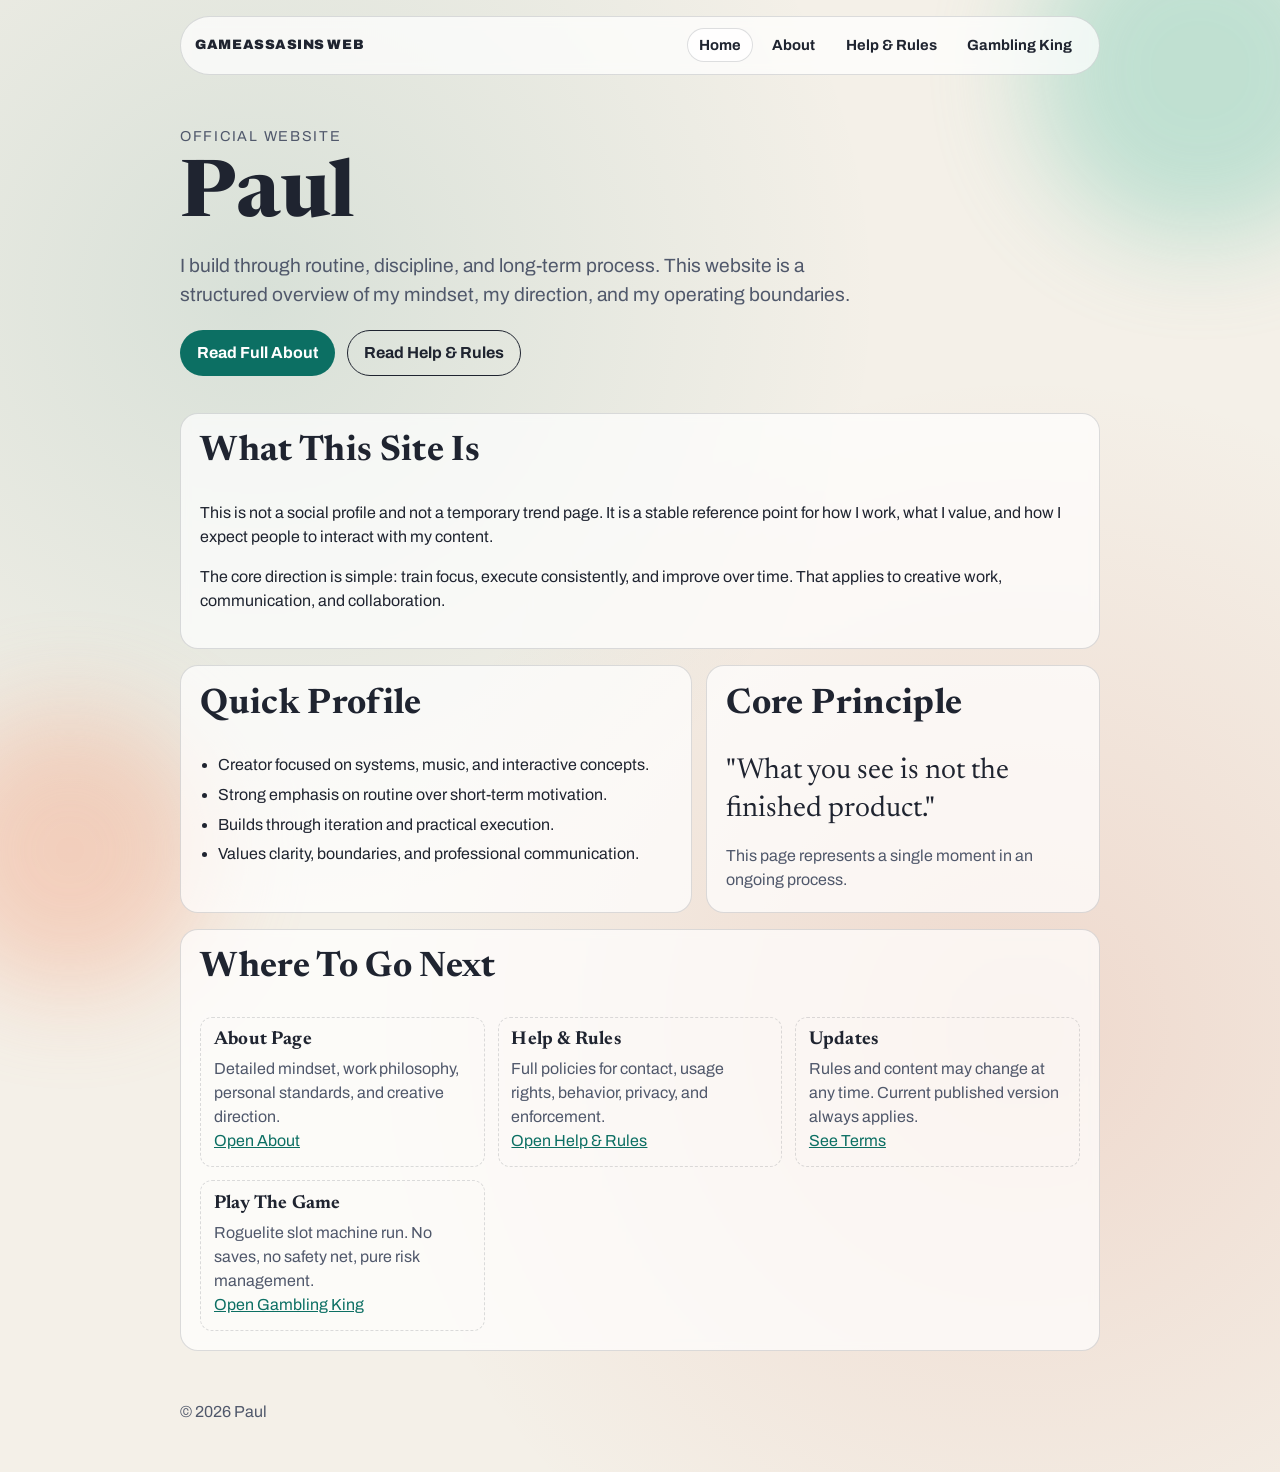
==== index.html @ 74e9097d "Add files via upload" ====
<!doctype html>
<html lang="en">
<head>
  <meta charset="UTF-8">
  <meta name="viewport" content="width=device-width, initial-scale=1.0">
  <title>GameAssasins Web | Home</title>
  <meta name="description" content="Official home page of Paul (GameAssasins Web).">
  <link rel="preconnect" href="https://fonts.googleapis.com">
  <link rel="preconnect" href="https://fonts.gstatic.com" crossorigin>
  <link href="https://fonts.googleapis.com/css2?family=Archivo:wght@500;700;900&family=Newsreader:opsz,wght@6..72,500;6..72,700&display=swap" rel="stylesheet">
  <link rel="stylesheet" href="./styles.css">
</head>
<body>
  <div class="bg-shape bg-shape-a" aria-hidden="true"></div>
  <div class="bg-shape bg-shape-b" aria-hidden="true"></div>

  <nav class="site-nav reveal" aria-label="Main navigation">
    <a class="brand" href="./index.html">GameAssasins Web</a>
    <div class="nav-links">
      <a class="nav-link active" href="./index.html">Home</a>
      <a class="nav-link" href="./about.html">About</a>
      <a class="nav-link" href="./rules.html">Help & Rules</a>
      <a class="nav-link" href="./gambling-king.html">Gambling King</a>
    </div>
  </nav>

  <header class="hero section reveal">
    <p class="eyebrow">Official Website</p>
    <h1>Paul</h1>
    <p class="lead">
      I build through routine, discipline, and long-term process. This website is a structured overview of my mindset, my direction, and my operating boundaries.
    </p>
    <div class="hero-cta">
      <a class="btn btn-primary" href="./about.html">Read Full About</a>
      <a class="btn btn-outline" href="./rules.html">Read Help & Rules</a>
    </div>
  </header>

  <main>
    <section class="section card reveal">
      <h2>What This Site Is</h2>
      <p>
        This is not a social profile and not a temporary trend page. It is a stable reference point for how I work, what I value, and how I expect people to interact with my content.
      </p>
      <p>
        The core direction is simple: train focus, execute consistently, and improve over time. That applies to creative work, communication, and collaboration.
      </p>
    </section>

    <section class="section split reveal">
      <article class="card">
        <h2>Quick Profile</h2>
        <ul class="simple-list">
          <li>Creator focused on systems, music, and interactive concepts.</li>
          <li>Strong emphasis on routine over short-term motivation.</li>
          <li>Builds through iteration and practical execution.</li>
          <li>Values clarity, boundaries, and professional communication.</li>
        </ul>
      </article>
      <article class="card">
        <h2>Core Principle</h2>
        <p class="quote">"What you see is not the finished product."</p>
        <p class="note">This page represents a single moment in an ongoing process.</p>
      </article>
    </section>

    <section class="section card reveal">
      <h2>Where To Go Next</h2>
      <div class="policy-grid">
        <article class="project">
          <h3>About Page</h3>
          <p>Detailed mindset, work philosophy, personal standards, and creative direction.</p>
          <p><a href="./about.html">Open About</a></p>
        </article>
        <article class="project">
          <h3>Help & Rules</h3>
          <p>Full policies for contact, usage rights, behavior, privacy, and enforcement.</p>
          <p><a href="./rules.html">Open Help & Rules</a></p>
        </article>
        <article class="project">
          <h3>Updates</h3>
          <p>Rules and content may change at any time. Current published version always applies.</p>
          <p><a href="./rules.html#changes">See Terms</a></p>
        </article>
        <article class="project">
          <h3>Play The Game</h3>
          <p>Roguelite slot machine run. No saves, no safety net, pure risk management.</p>
          <p><a href="./gambling-king.html">Open Gambling King</a></p>
        </article>
      </div>
    </section>
  </main>

  <footer class="section reveal">
    <p>&copy; <span id="year"></span> Paul</p>
  </footer>

  <script src="./script.js"></script>
</body>
</html>
---- styles.css ----
:root {
  --bg: #f4f0e8;
  --ink: #1f2430;
  --muted: #50586b;
  --primary: #0c6f63;
  --accent: #d35f3f;
  --card: rgba(255, 255, 255, 0.7);
  --border: rgba(31, 36, 48, 0.15);
}

* {
  box-sizing: border-box;
}

html, body {
  margin: 0;
  padding: 0;
}

body {
  position: relative;
  min-height: 100vh;
  overflow-x: hidden;
  background:
    radial-gradient(circle at 20% 20%, rgba(12, 111, 99, 0.12), transparent 40%),
    radial-gradient(circle at 80% 70%, rgba(211, 95, 63, 0.16), transparent 45%),
    var(--bg);
  color: var(--ink);
  font-family: "Archivo", "Segoe UI", sans-serif;
  line-height: 1.5;
}

.casino-page {
  --bg: #13070c;
  --ink: #f9e5a7;
  --muted: #d7b777;
  --primary: #cb1f3f;
  --accent: #f4bd29;
  --card: rgba(50, 12, 20, 0.78);
  --border: rgba(244, 189, 41, 0.35);
  background:
    radial-gradient(circle at 20% 20%, rgba(203, 31, 63, 0.3), transparent 45%),
    radial-gradient(circle at 80% 70%, rgba(244, 189, 41, 0.22), transparent 50%),
    repeating-linear-gradient(135deg, rgba(255, 255, 255, 0.02) 0, rgba(255, 255, 255, 0.02) 8px, transparent 8px, transparent 18px),
    var(--bg);
}

.casino-page .site-nav {
  background: rgba(31, 5, 12, 0.82);
  box-shadow: 0 0 0 1px rgba(244, 189, 41, 0.35), 0 10px 28px rgba(0, 0, 0, 0.4);
}

.casino-page .nav-link.active,
.casino-page .nav-link:hover {
  background: rgba(244, 189, 41, 0.15);
}

.casino-page .card {
  box-shadow: 0 12px 28px rgba(0, 0, 0, 0.34);
}

.casino-hero h1 {
  color: #ffe9ab;
  text-shadow: 0 0 10px rgba(244, 189, 41, 0.45), 0 0 20px rgba(203, 31, 63, 0.22);
}

.bg-shape {
  position: fixed;
  z-index: -1;
  border-radius: 50%;
  filter: blur(50px);
  opacity: 0.45;
}

.bg-shape-a {
  width: 340px;
  height: 340px;
  background: #80cdb7;
  top: -100px;
  right: -90px;
}

.bg-shape-b {
  width: 280px;
  height: 280px;
  background: #f2a889;
  bottom: -90px;
  left: -70px;
}

.section {
  width: min(920px, 90vw);
  margin: 0 auto;
}

.site-nav {
  width: min(920px, 90vw);
  margin: 1rem auto 0;
  padding: 0.7rem 0.9rem;
  border: 1px solid var(--border);
  border-radius: 999px;
  background: rgba(255, 255, 255, 0.72);
  backdrop-filter: blur(6px);
  display: flex;
  justify-content: space-between;
  align-items: center;
  gap: 0.9rem;
}

.brand {
  text-decoration: none;
  color: var(--ink);
  font-weight: 900;
  letter-spacing: 0.04em;
  text-transform: uppercase;
  font-size: 0.85rem;
}

.nav-links {
  display: flex;
  gap: 0.4rem;
  flex-wrap: wrap;
}

.nav-link {
  text-decoration: none;
  color: var(--ink);
  padding: 0.32rem 0.7rem;
  border-radius: 999px;
  border: 1px solid transparent;
  font-size: 0.92rem;
  font-weight: 700;
}

.nav-link:hover,
.nav-link.active {
  border-color: var(--border);
  background: rgba(255, 255, 255, 0.8);
}

.hero {
  padding-top: 3.2rem;
  padding-bottom: 2.3rem;
}

.eyebrow {
  margin: 0;
  color: var(--muted);
  font-size: 0.9rem;
  letter-spacing: 0.12em;
  text-transform: uppercase;
}

h1, h2, h3 {
  font-family: "Newsreader", Georgia, serif;
  letter-spacing: 0.01em;
  line-height: 1.1;
}

h1 {
  margin: 0.45rem 0 0.7rem;
  font-size: clamp(2.4rem, 8vw, 4.9rem);
}

h2 {
  margin-top: 0;
  font-size: clamp(1.6rem, 4vw, 2.2rem);
}

.lead {
  margin: 0;
  max-width: 63ch;
  color: var(--muted);
  font-size: clamp(1rem, 2vw, 1.2rem);
}

.hero-cta {
  margin-top: 1.3rem;
  display: flex;
  gap: 0.75rem;
  flex-wrap: wrap;
}

.btn {
  display: inline-block;
  padding: 0.62rem 1rem;
  border-radius: 999px;
  border: 1px solid transparent;
  text-decoration: none;
  font-weight: 700;
}

.btn-primary {
  background: var(--primary);
  color: #fff;
}

.btn-outline {
  border-color: var(--ink);
  color: var(--ink);
}

.card {
  background: var(--card);
  backdrop-filter: blur(5px);
  border: 1px solid var(--border);
  border-radius: 18px;
  padding: 1.2rem;
  margin-bottom: 1rem;
}

.split {
  display: grid;
  grid-template-columns: 1.3fr 1fr;
  gap: 0.9rem;
}

.grid,
.policy-grid {
  display: grid;
  grid-template-columns: repeat(3, minmax(0, 1fr));
  gap: 0.8rem;
}

.project {
  border: 1px dashed var(--border);
  border-radius: 12px;
  padding: 0.8rem;
}

.project h3 {
  margin-top: 0;
  margin-bottom: 0.4rem;
}

.project p {
  margin: 0;
  color: var(--muted);
}

.chips {
  list-style: none;
  margin: 0;
  padding: 0;
  display: flex;
  flex-wrap: wrap;
  gap: 0.6rem;
}

.chips li {
  border: 1px solid var(--border);
  border-radius: 999px;
  padding: 0.35rem 0.7rem;
  background: rgba(255, 255, 255, 0.85);
  font-size: 0.92rem;
}

.simple-list {
  margin: 0.6rem 0 0;
  padding-left: 1.1rem;
}

.simple-list li {
  margin: 0.35rem 0;
}

.note {
  margin-bottom: 0;
  color: var(--muted);
}

.pillars {
  margin: 0.5rem 0 0;
  display: grid;
  grid-template-columns: repeat(2, minmax(0, 1fr));
  gap: 0.6rem;
}

.pillar {
  border: 1px solid var(--border);
  border-radius: 12px;
  background: rgba(255, 255, 255, 0.84);
  padding: 0.7rem;
}

.pillar h3 {
  margin: 0;
  font-size: 1.1rem;
}

.pillar p {
  margin: 0.45rem 0 0;
  color: var(--muted);
}

.quote {
  font-family: "Newsreader", Georgia, serif;
  font-size: clamp(1.25rem, 3vw, 1.8rem);
  line-height: 1.3;
  margin: 0;
}

.slot-machine {
  border: 1px solid var(--border);
  border-radius: 14px;
  background: linear-gradient(180deg, rgba(43, 8, 17, 0.92), rgba(23, 4, 9, 0.94));
  padding: 1rem;
  box-shadow: inset 0 0 0 1px rgba(255, 214, 122, 0.2), 0 14px 24px rgba(0, 0, 0, 0.35);
}

.marquee-lights {
  display: grid;
  grid-template-columns: repeat(16, minmax(0, 1fr));
  gap: 0.3rem;
  margin-bottom: 0.7rem;
}

.marquee-lights span {
  width: 100%;
  aspect-ratio: 1 / 1;
  border-radius: 50%;
  background: #ffd777;
  box-shadow: 0 0 8px #ffd777;
  animation: blink 1.2s infinite alternate;
}

.marquee-lights span:nth-child(odd) {
  animation-delay: 0.35s;
  background: #ff8b69;
  box-shadow: 0 0 8px #ff8b69;
}

.stats-grid {
  display: grid;
  grid-template-columns: repeat(5, minmax(0, 1fr));
  gap: 0.65rem;
}

.stat-box {
  border: 1px solid var(--border);
  border-radius: 10px;
  padding: 0.55rem;
  background: rgba(255, 238, 198, 0.1);
}

.stat-label {
  font-size: 0.78rem;
  color: var(--muted);
  text-transform: uppercase;
  letter-spacing: 0.06em;
}

.stat-value {
  font-size: 1.15rem;
  font-weight: 900;
}

.bet-panel {
  margin-top: 0.8rem;
  border: 1px solid var(--border);
  border-radius: 10px;
  background: rgba(255, 238, 198, 0.07);
  padding: 0.6rem;
}

.bet-row {
  display: grid;
  grid-template-columns: 1fr 130px;
  gap: 0.55rem;
  margin-top: 0.45rem;
}

.bet-row input[type="number"] {
  width: 100%;
  border-radius: 8px;
  border: 1px solid var(--border);
  background: rgba(20, 4, 9, 0.9);
  color: var(--ink);
  padding: 0.5rem 0.55rem;
  font-weight: 700;
}

.bet-row input[type="range"] {
  width: 100%;
  accent-color: #f4bd29;
}

.reels {
  margin-top: 0.9rem;
  display: grid;
  grid-template-columns: repeat(3, minmax(0, 1fr));
  gap: 0.65rem;
}

.reel {
  min-height: 86px;
  display: grid;
  place-items: center;
  font-size: 2.45rem;
  font-weight: 900;
  border: 1px solid rgba(244, 189, 41, 0.5);
  border-radius: 12px;
  background: linear-gradient(180deg, #fff2cf, #ffd77f);
  color: #2a1a00;
  text-shadow: 0 1px 0 rgba(255, 255, 255, 0.9);
}

.controls {
  display: flex;
  flex-wrap: wrap;
  gap: 0.55rem;
  margin-top: 0.9rem;
}

.game-btn {
  cursor: pointer;
}

.game-btn:disabled {
  opacity: 0.55;
  cursor: not-allowed;
}

.event-log {
  margin: 0.85rem 0 0;
  border: 1px solid var(--border);
  border-radius: 10px;
  background: rgba(255, 238, 198, 0.08);
  padding: 0.65rem;
  color: #f2d58d;
}

.upgrade-grid {
  display: grid;
  grid-template-columns: repeat(4, minmax(0, 1fr));
  gap: 0.7rem;
}

.upgrade-card {
  border: 1px solid var(--border);
  border-radius: 12px;
  background: rgba(255, 238, 198, 0.08);
  padding: 0.8rem;
}

.upgrade-card h3 {
  margin: 0;
}

.upgrade-meta {
  color: var(--muted);
  font-size: 0.9rem;
}

.danger-upgrade {
  border-color: rgba(203, 31, 63, 0.7);
  box-shadow: inset 0 0 0 1px rgba(203, 31, 63, 0.45);
}

.casino-page .btn-primary {
  background: linear-gradient(135deg, #d62547, #8e102b);
  box-shadow: 0 0 0 1px rgba(244, 189, 41, 0.3), 0 8px 18px rgba(0, 0, 0, 0.3);
}

.casino-page .btn-outline {
  border-color: rgba(244, 189, 41, 0.65);
  color: #ffe7a1;
}

a {
  color: var(--primary);
}

footer {
  padding: 1.1rem 0 2rem;
  color: var(--muted);
}

.reveal {
  opacity: 0;
  transform: translateY(12px);
  animation: rise 0.6s ease forwards;
}

.reveal:nth-child(2) {
  animation-delay: 0.12s;
}

.reveal:nth-child(3) {
  animation-delay: 0.22s;
}

.reveal:nth-child(4) {
  animation-delay: 0.3s;
}

.reveal:nth-child(5) {
  animation-delay: 0.38s;
}

@keyframes rise {
  to {
    opacity: 1;
    transform: translateY(0);
  }
}

@keyframes blink {
  from {
    opacity: 0.55;
  }
  to {
    opacity: 1;
  }
}

@media (max-width: 800px) {
  .site-nav {
    border-radius: 16px;
    align-items: flex-start;
    flex-direction: column;
  }

  .hero {
    padding-top: 4.8rem;
  }

  .split,
  .grid,
  .policy-grid,
  .pillars {
    grid-template-columns: 1fr;
  }

  .stats-grid,
  .upgrade-grid {
    grid-template-columns: 1fr 1fr;
  }

  .bet-row {
    grid-template-columns: 1fr;
  }
}

@media (max-width: 560px) {
  .stats-grid,
  .upgrade-grid {
    grid-template-columns: 1fr;
  }
}
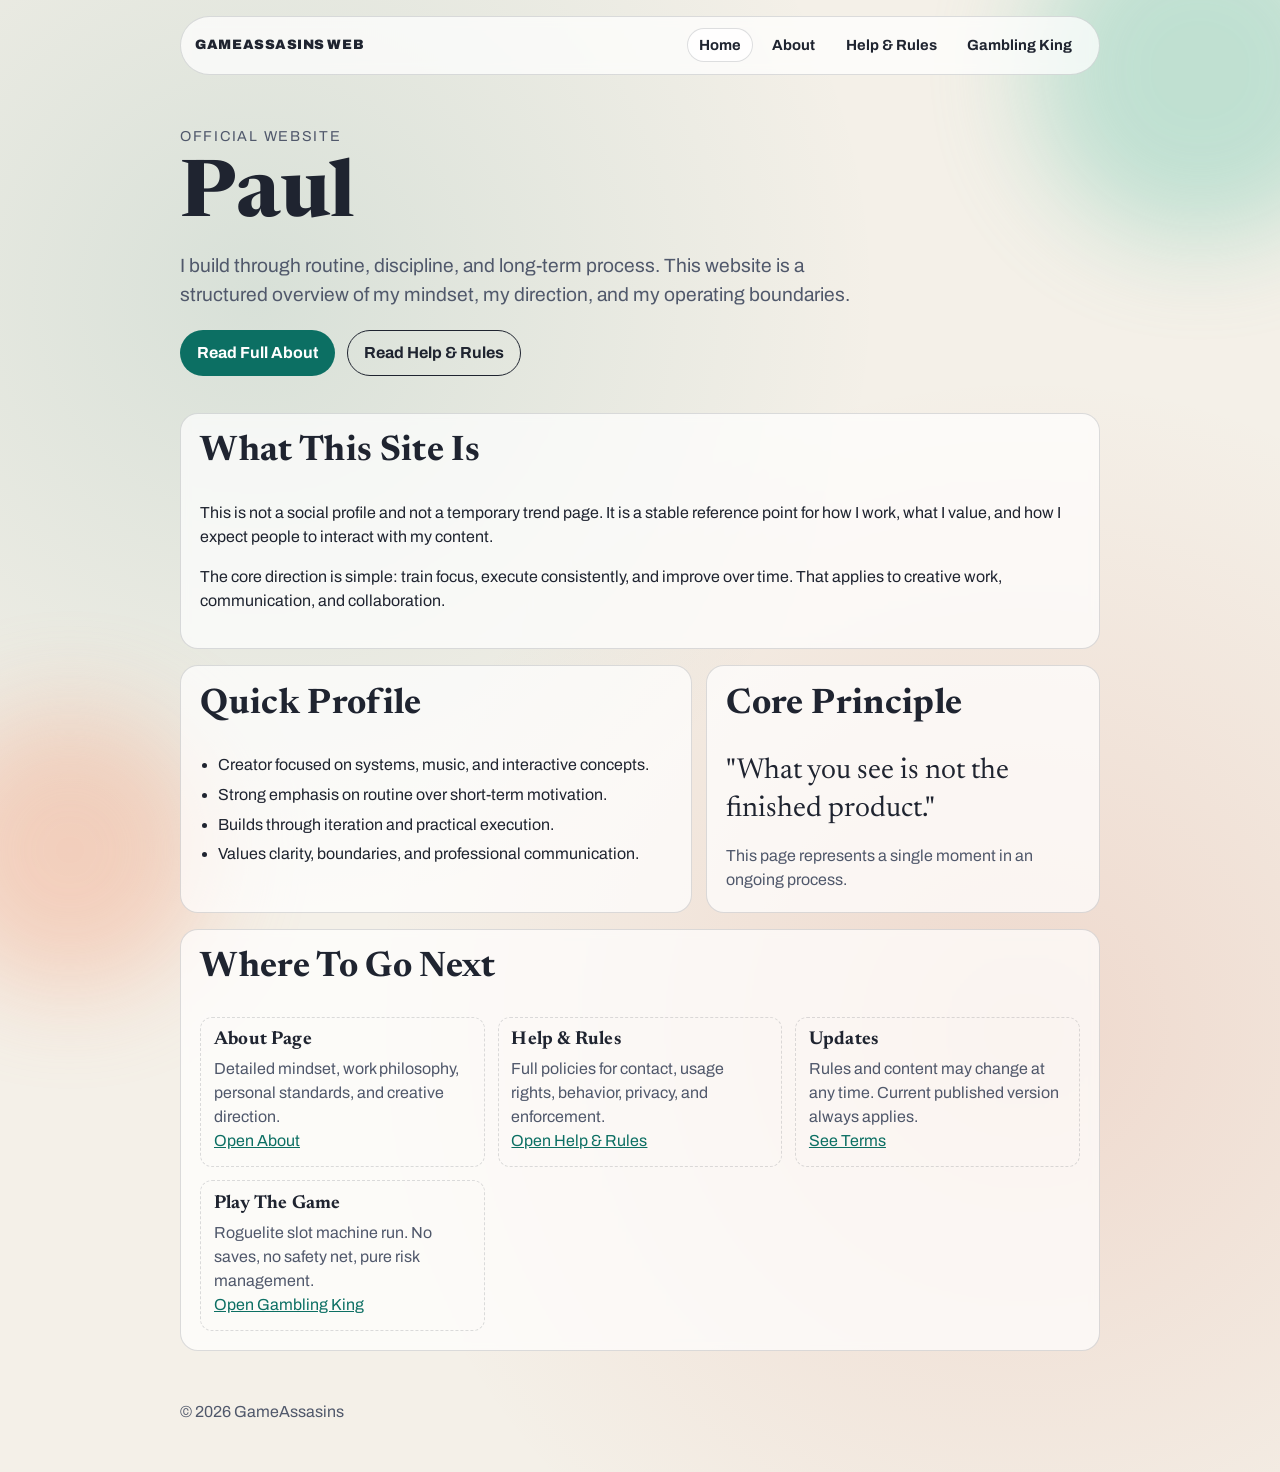
==== commit f7450b22: "Slots" ====
--- a/index.html
+++ b/index.html
@@ -92,9 +92,10 @@
   </main>
 
   <footer class="section reveal">
-    <p>&copy; <span id="year"></span> Paul</p>
+    <p>&copy; <span id="year"></span> GameAssasins</p>
   </footer>
 
   <script src="./script.js"></script>
 </body>
 </html>
+
--- a/styles.css
+++ b/styles.css
@@ -167,6 +167,10 @@
   font-size: clamp(1.6rem, 4vw, 2.2rem);
 }
 
+.centered-title {
+  text-align: center;
+}
+
 .lead {
   margin: 0;
   max-width: 63ch;
@@ -188,6 +192,7 @@
   border: 1px solid transparent;
   text-decoration: none;
   font-weight: 700;
+  background: transparent;
 }
 
 .btn-primary {
@@ -306,6 +311,12 @@
   background: linear-gradient(180deg, rgba(43, 8, 17, 0.92), rgba(23, 4, 9, 0.94));
   padding: 1rem;
   box-shadow: inset 0 0 0 1px rgba(255, 214, 122, 0.2), 0 14px 24px rgba(0, 0, 0, 0.35);
+}
+
+.machine-layout {
+  display: grid;
+  grid-template-columns: 1.5fr 1fr;
+  gap: 0.8rem;
 }
 
 .marquee-lights {
@@ -332,7 +343,7 @@
 
 .stats-grid {
   display: grid;
-  grid-template-columns: repeat(5, minmax(0, 1fr));
+  grid-template-columns: repeat(auto-fit, minmax(130px, 1fr));
   gap: 0.65rem;
 }
 
@@ -385,11 +396,56 @@
   accent-color: #f4bd29;
 }
 
+.bet-row select {
+  width: 100%;
+  border-radius: 8px;
+  border: 1px solid var(--border);
+  background: rgba(20, 4, 9, 0.9);
+  color: var(--ink);
+  padding: 0.5rem 0.55rem;
+  font-weight: 700;
+}
+
+.difficulty-pill {
+  border: 1px solid var(--border);
+  border-radius: 8px;
+  padding: 0.45rem 0.55rem;
+  color: #ffe7a1;
+  font-size: 0.9rem;
+  font-weight: 800;
+  background: rgba(255, 238, 198, 0.1);
+}
+
+.difficulty-note {
+  border: 1px solid var(--border);
+  border-radius: 8px;
+  padding: 0.45rem 0.55rem;
+  color: #ffd18a;
+  font-size: 0.85rem;
+  background: rgba(255, 238, 198, 0.08);
+}
+
 .reels {
   margin-top: 0.9rem;
   display: grid;
   grid-template-columns: repeat(3, minmax(0, 1fr));
   gap: 0.65rem;
+}
+
+.reel-slot {
+  border: 1px solid rgba(244, 189, 41, 0.35);
+  border-radius: 12px;
+  background: rgba(255, 238, 198, 0.06);
+  padding: 0.45rem;
+}
+
+.reel-label {
+  font-size: 0.72rem;
+  letter-spacing: 0.08em;
+  text-transform: uppercase;
+  color: #ffd89a;
+  margin-bottom: 0.28rem;
+  text-align: center;
 }
 
 .reel {
@@ -412,6 +468,19 @@
   margin-top: 0.9rem;
 }
 
+.skip-toggle {
+  margin-top: 0.65rem;
+  display: inline-flex;
+  gap: 0.5rem;
+  align-items: center;
+  color: #ffe7a1;
+  font-size: 0.92rem;
+}
+
+.skip-toggle input {
+  accent-color: #f4bd29;
+}
+
 .game-btn {
   cursor: pointer;
 }
@@ -432,7 +501,7 @@
 
 .upgrade-grid {
   display: grid;
-  grid-template-columns: repeat(4, minmax(0, 1fr));
+  grid-template-columns: repeat(3, minmax(0, 1fr));
   gap: 0.7rem;
 }
 
@@ -452,6 +521,42 @@
   font-size: 0.9rem;
 }
 
+.payout-card {
+  border: 1px solid var(--border);
+  border-radius: 14px;
+  background: linear-gradient(180deg, rgba(43, 8, 17, 0.9), rgba(22, 5, 11, 0.94));
+  padding: 0.85rem;
+}
+
+.payout-card h3 {
+  margin: 0;
+}
+
+.payout-scroll {
+  margin-top: 0.65rem;
+  border: 1px solid rgba(244, 189, 41, 0.35);
+  border-radius: 10px;
+}
+
+.payout-table {
+  width: 100%;
+  border-collapse: collapse;
+  font-size: 0.9rem;
+}
+
+.payout-table th,
+.payout-table td {
+  padding: 0.45rem 0.5rem;
+  border-bottom: 1px solid rgba(244, 189, 41, 0.2);
+  text-align: left;
+}
+
+.payout-table thead th {
+  position: sticky;
+  top: 0;
+  background: rgba(24, 5, 9, 0.95);
+}
+
 .danger-upgrade {
   border-color: rgba(203, 31, 63, 0.7);
   box-shadow: inset 0 0 0 1px rgba(203, 31, 63, 0.45);
@@ -465,6 +570,117 @@
 .casino-page .btn-outline {
   border-color: rgba(244, 189, 41, 0.65);
   color: #ffe7a1;
+  background: rgba(46, 8, 16, 0.92);
+}
+
+.casino-page .btn-outline:hover {
+  background: rgba(78, 14, 27, 0.96);
+}
+
+.controls select {
+  border-radius: 8px;
+  border: 1px solid var(--border);
+  background: rgba(46, 8, 16, 0.95);
+  color: #ffe7a1;
+  padding: 0.48rem 0.55rem;
+  font-weight: 700;
+  min-height: 38px;
+}
+
+.keybind-chip {
+  display: none;
+  margin-left: 0.45rem;
+  padding: 0.08rem 0.35rem;
+  border: 1px solid rgba(244, 189, 41, 0.5);
+  border-radius: 999px;
+  font-size: 0.72rem;
+  font-weight: 800;
+  color: #ffe7a1;
+  background: rgba(24, 5, 9, 0.7);
+}
+
+.show-keybinds .keybind-chip {
+  display: inline-block;
+}
+
+.locked-upgrade {
+  opacity: 0.92;
+}
+
+.locked-upgrade.locked {
+  opacity: 0.62;
+}
+
+.lock-note {
+  margin: 0.25rem 0 0.5rem;
+  color: #ffd18a;
+  font-size: 0.86rem;
+}
+
+.locked-upgrade.locked .lock-note {
+  color: #ff9d8a;
+}
+
+.devil-event {
+  position: fixed;
+  inset: 0;
+  background: rgba(5, 1, 2, 0.68);
+  backdrop-filter: blur(2px);
+  display: grid;
+  place-items: center;
+  z-index: 20;
+}
+
+.devil-event.hidden {
+  display: none;
+}
+
+.devil-card {
+  width: min(540px, 92vw);
+  border: 1px solid rgba(203, 31, 63, 0.9);
+  border-radius: 14px;
+  background: linear-gradient(180deg, rgba(49, 5, 13, 0.96), rgba(22, 4, 8, 0.98));
+  box-shadow: 0 18px 40px rgba(0, 0, 0, 0.45);
+  padding: 1rem;
+}
+
+.inventory-card {
+  width: min(1050px, 95vw);
+  max-height: 88vh;
+  overflow: auto;
+}
+
+.lose-card {
+  border-color: rgba(225, 52, 72, 0.95);
+  animation: losePulse 1s ease-in-out infinite alternate;
+}
+
+.win-card {
+  border-color: rgba(244, 189, 41, 0.9);
+  box-shadow: 0 0 20px rgba(244, 189, 41, 0.25), 0 18px 40px rgba(0, 0, 0, 0.45);
+}
+
+.devil-head {
+  font-size: 1.25rem;
+  font-weight: 900;
+  color: #ffcf71;
+}
+
+.coin {
+  margin: 0.7rem auto;
+  width: 84px;
+  height: 84px;
+  border-radius: 50%;
+  display: grid;
+  place-items: center;
+  font-size: 2rem;
+  border: 1px solid rgba(244, 189, 41, 0.5);
+  background: radial-gradient(circle at 30% 30%, #fff1c7, #e8af29);
+  color: #312100;
+}
+
+.coin.flipping {
+  animation: coinFlip 0.8s linear infinite;
 }
 
 a {
@@ -537,6 +753,10 @@
     grid-template-columns: 1fr 1fr;
   }
 
+  .machine-layout {
+    grid-template-columns: 1fr;
+  }
+
   .bet-row {
     grid-template-columns: 1fr;
   }
@@ -548,3 +768,23 @@
     grid-template-columns: 1fr;
   }
 }
+
+@keyframes coinFlip {
+  from {
+    transform: rotateY(0deg);
+  }
+  to {
+    transform: rotateY(720deg);
+  }
+}
+
+@keyframes losePulse {
+  from {
+    transform: scale(1);
+    box-shadow: 0 0 0 rgba(225, 52, 72, 0.2), 0 18px 40px rgba(0, 0, 0, 0.45);
+  }
+  to {
+    transform: scale(1.01);
+    box-shadow: 0 0 16px rgba(225, 52, 72, 0.45), 0 18px 40px rgba(0, 0, 0, 0.45);
+  }
+}
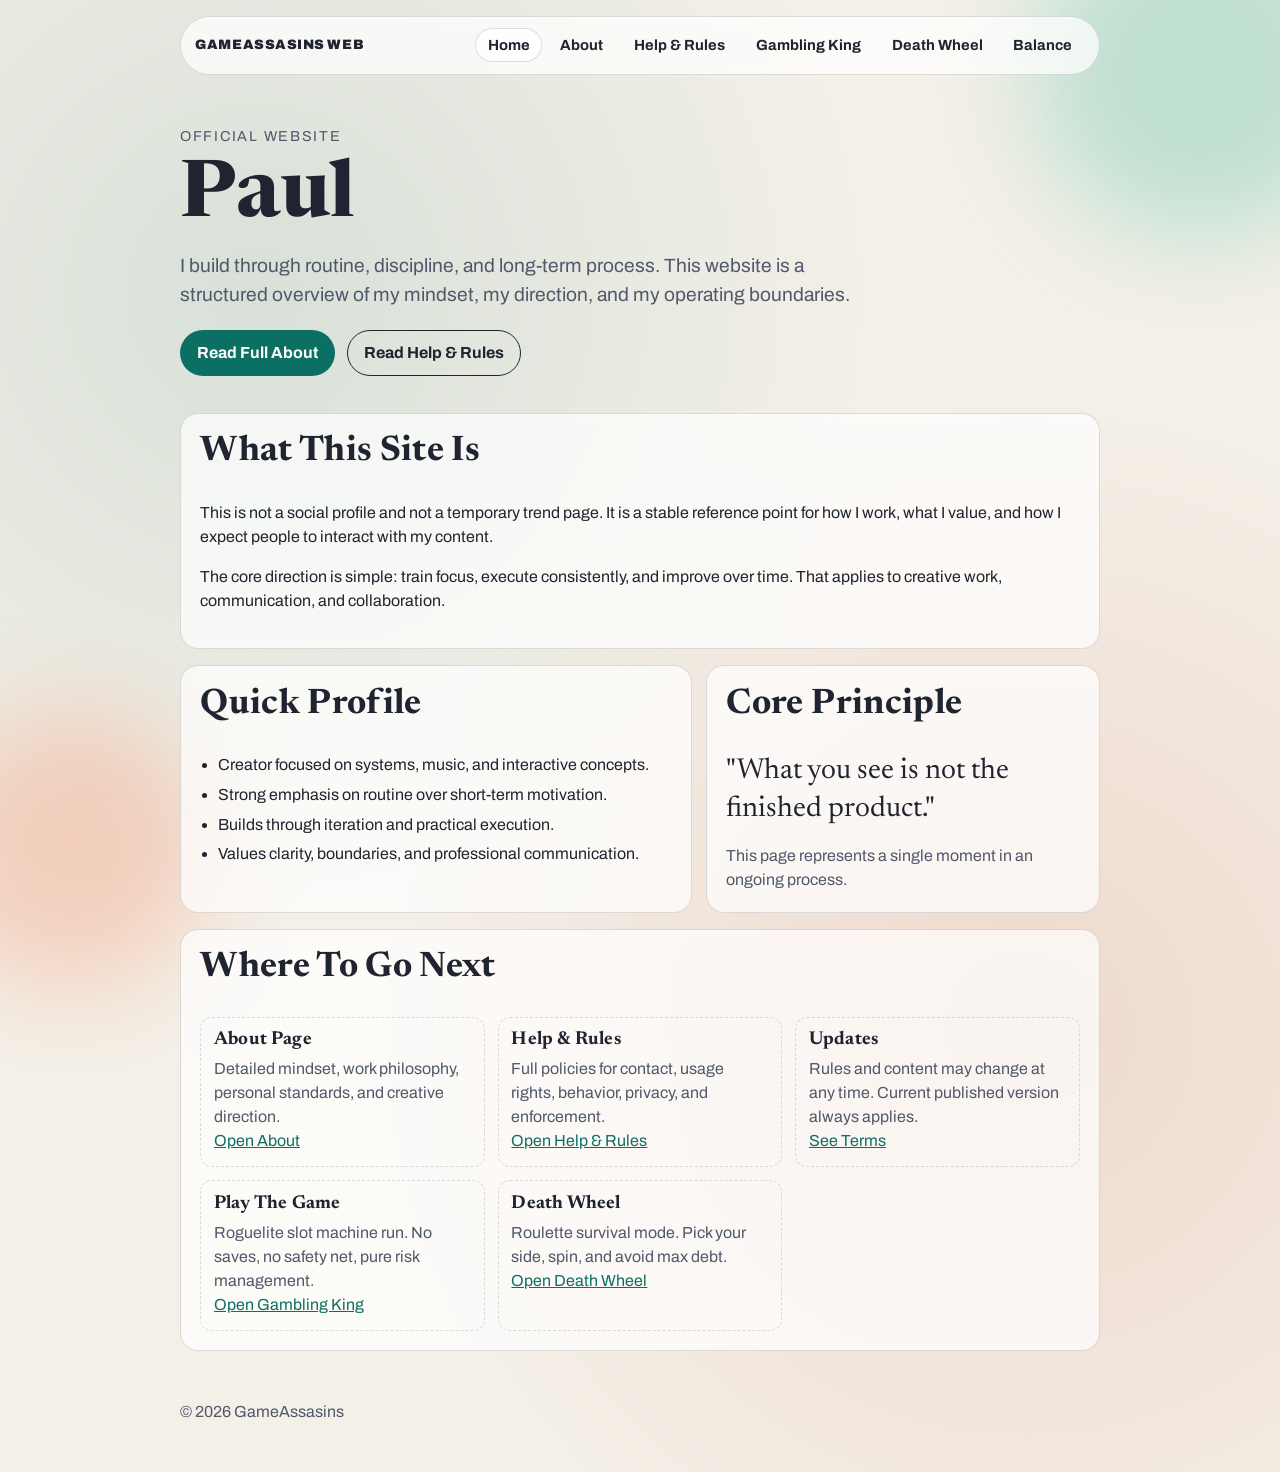
==== commit b00bcafd: "Update v0.1 Balance Changes for Gambling King" ====
--- a/index.html
+++ b/index.html
@@ -21,6 +21,8 @@
       <a class="nav-link" href="./about.html">About</a>
       <a class="nav-link" href="./rules.html">Help & Rules</a>
       <a class="nav-link" href="./gambling-king.html">Gambling King</a>
+      <a class="nav-link" href="./death-wheel.html">Death Wheel</a>
+      <a class="nav-link" href="./balance-changes.html">Balance</a>
     </div>
   </nav>
 
@@ -87,6 +89,11 @@
           <p>Roguelite slot machine run. No saves, no safety net, pure risk management.</p>
           <p><a href="./gambling-king.html">Open Gambling King</a></p>
         </article>
+        <article class="project">
+          <h3>Death Wheel</h3>
+          <p>Roulette survival mode. Pick your side, spin, and avoid max debt.</p>
+          <p><a href="./death-wheel.html">Open Death Wheel</a></p>
+        </article>
       </div>
     </section>
   </main>
--- a/styles.css
+++ b/styles.css
@@ -428,7 +428,7 @@
 .reels {
   margin-top: 0.9rem;
   display: grid;
-  grid-template-columns: repeat(3, minmax(0, 1fr));
+  grid-template-columns: repeat(auto-fit, minmax(120px, 1fr));
   gap: 0.65rem;
 }
 
@@ -555,6 +555,30 @@
   position: sticky;
   top: 0;
   background: rgba(24, 5, 9, 0.95);
+}
+
+.balance-table-wrap {
+  margin-top: 0.65rem;
+  border: 1px solid var(--border);
+  border-radius: 10px;
+  overflow-x: auto;
+  background: rgba(255, 255, 255, 0.88);
+}
+
+.balance-table {
+  min-width: 860px;
+  font-size: 0.92rem;
+}
+
+.balance-table th,
+.balance-table td {
+  color: #1b160f;
+  white-space: nowrap;
+}
+
+.balance-table thead th {
+  background: #2f1d08;
+  color: #ffebba;
 }
 
 .danger-upgrade {
@@ -683,6 +707,198 @@
   animation: coinFlip 0.8s linear infinite;
 }
 
+.death-layout {
+  display: grid;
+  grid-template-columns: 1.45fr 1fr;
+  gap: 0.8rem;
+}
+
+.death-panel .btn.active {
+  border-color: rgba(244, 189, 41, 0.9);
+  background: rgba(138, 20, 43, 0.95);
+  box-shadow: inset 0 0 0 1px rgba(244, 189, 41, 0.35);
+}
+
+.death-bet-grid {
+  margin-top: 0.75rem;
+  display: grid;
+  grid-template-columns: repeat(3, minmax(0, 1fr));
+  gap: 0.5rem;
+}
+
+.death-wheel-card {
+  display: grid;
+  gap: 0.7rem;
+  align-content: start;
+}
+
+.bet-option {
+  border: 1px solid var(--border);
+  border-radius: 10px;
+  background: rgba(255, 238, 198, 0.08);
+  padding: 0.55rem;
+}
+
+.bet-option-title {
+  font-weight: 800;
+  font-size: 0.88rem;
+  margin-bottom: 0.45rem;
+}
+
+.bet-option-controls {
+  display: grid;
+  grid-template-columns: 42px 1fr 42px;
+  align-items: center;
+  gap: 0.45rem;
+}
+
+.chip-count {
+  text-align: center;
+  font-weight: 900;
+  border: 1px solid rgba(244, 189, 41, 0.35);
+  border-radius: 999px;
+  background: rgba(24, 5, 9, 0.64);
+  padding: 0.26rem 0.4rem;
+}
+
+.bet-option-controls .btn {
+  padding: 0.42rem 0.2rem;
+  min-width: 0;
+}
+
+.wheel-wrap {
+  width: min(330px, 80vw);
+  margin: 0 auto;
+  position: relative;
+}
+
+.wheel-pointer {
+  position: absolute;
+  left: 50%;
+  top: -10px;
+  transform: translateX(-50%);
+  width: 0;
+  height: 0;
+  border-left: 12px solid transparent;
+  border-right: 12px solid transparent;
+  border-top: 20px solid #ffe9ab;
+  z-index: 2;
+  filter: drop-shadow(0 0 5px rgba(244, 189, 41, 0.7));
+}
+
+.roulette-wheel {
+  width: 100%;
+  aspect-ratio: 1 / 1;
+  border-radius: 50%;
+  border: 5px solid rgba(244, 189, 41, 0.65);
+  position: relative;
+  overflow: hidden;
+  box-shadow: inset 0 0 0 4px rgba(38, 5, 11, 0.6), 0 15px 22px rgba(0, 0, 0, 0.4);
+  transition: transform 1.7s cubic-bezier(.08, .7, .15, 1);
+}
+
+.wheel-numbers {
+  position: absolute;
+  inset: 0;
+}
+
+.wheel-number {
+  position: absolute;
+  min-width: 22px;
+  height: 22px;
+  padding: 0 0.2rem;
+  border-radius: 999px;
+  display: inline-flex;
+  align-items: center;
+  justify-content: center;
+  border: 1px solid rgba(255, 240, 190, 0.34);
+  color: #fff4cc;
+  font-size: 0.72rem;
+  font-weight: 900;
+  line-height: 1;
+  text-shadow: 0 1px 2px rgba(0, 0, 0, 0.7);
+  transform-origin: center center;
+}
+
+.wheel-number.red {
+  background: rgba(179, 19, 47, 0.92);
+}
+
+.wheel-number.black {
+  background: rgba(20, 20, 20, 0.95);
+}
+
+.wheel-number.green {
+  background: rgba(17, 118, 58, 0.95);
+}
+
+.wheel-number.hit {
+  box-shadow: 0 0 0 2px rgba(255, 232, 160, 0.8), 0 0 10px rgba(255, 232, 160, 0.55);
+}
+
+.wheel-number.double-zero {
+  min-width: 26px;
+  font-size: 0.66rem;
+}
+
+.wheel-center {
+  position: absolute;
+  inset: 50%;
+  transform: translate(-50%, -50%);
+  width: 92px;
+  height: 92px;
+  border-radius: 50%;
+  border: 2px solid rgba(244, 189, 41, 0.6);
+  background: radial-gradient(circle at 30% 30%, #4d1020, #20050d);
+  display: grid;
+  place-items: center;
+  font-size: 1.8rem;
+  font-weight: 900;
+  color: #ffe8a0;
+}
+
+.wheel-center.red,
+.stat-value.red {
+  color: #ff8d9f;
+}
+
+.wheel-center.black,
+.stat-value.black {
+  color: #f3f3f3;
+}
+
+.wheel-center.green,
+.stat-value.green {
+  color: #7af0a5;
+}
+
+.death-payout-table td:last-child {
+  text-align: right;
+  font-weight: 900;
+}
+
+.setup-row {
+  display: grid;
+  grid-template-columns: 1fr 1fr;
+  gap: 0.6rem;
+}
+
+.setup-row > div {
+  display: grid;
+  gap: 0.35rem;
+}
+
+.setup-row select {
+  width: 100%;
+  border-radius: 8px;
+  border: 1px solid var(--border);
+  background: rgba(46, 8, 16, 0.95);
+  color: #ffe7a1;
+  padding: 0.48rem 0.55rem;
+  font-weight: 700;
+  min-height: 38px;
+}
+
 a {
   color: var(--primary);
 }
@@ -757,6 +973,10 @@
     grid-template-columns: 1fr;
   }
 
+  .death-layout {
+    grid-template-columns: 1fr;
+  }
+
   .bet-row {
     grid-template-columns: 1fr;
   }
@@ -767,6 +987,14 @@
   .upgrade-grid {
     grid-template-columns: 1fr;
   }
+
+  .death-bet-grid {
+    grid-template-columns: 1fr;
+  }
+
+  .setup-row {
+    grid-template-columns: 1fr;
+  }
 }
 
 @keyframes coinFlip {
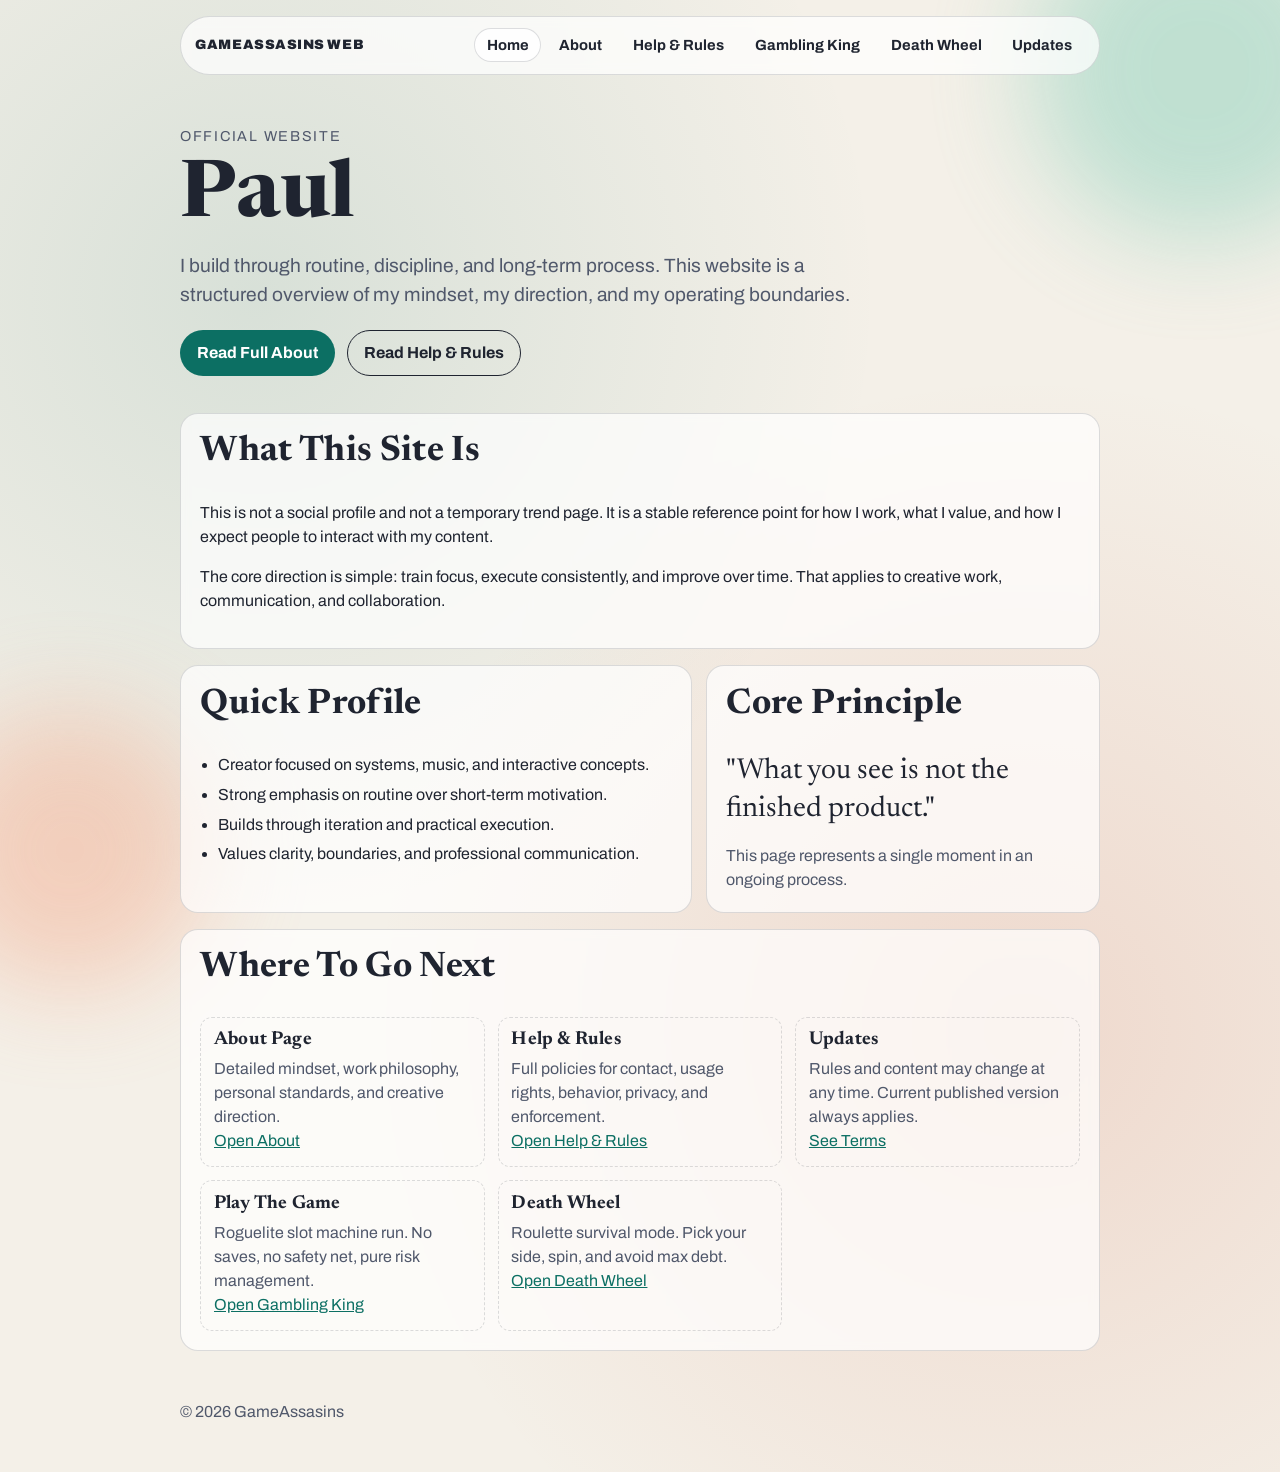
==== commit 9950188a: "v0.2 **Death Wheel v0.2 – Chaos & Control Update**  Death Wheel is a fast-paced roguelike roulette g" ====
--- a/index.html
+++ b/index.html
@@ -22,7 +22,7 @@
       <a class="nav-link" href="./rules.html">Help & Rules</a>
       <a class="nav-link" href="./gambling-king.html">Gambling King</a>
       <a class="nav-link" href="./death-wheel.html">Death Wheel</a>
-      <a class="nav-link" href="./balance-changes.html">Balance</a>
+      <a class="nav-link" href="./balance-changes.html">Updates</a>
     </div>
   </nav>
 
@@ -106,3 +106,4 @@
 </body>
 </html>
 
+
--- a/styles.css
+++ b/styles.css
@@ -319,6 +319,10 @@
   gap: 0.8rem;
 }
 
+.casino-page:not(.death-wheel-page) .machine-layout {
+  grid-template-columns: 1fr;
+}
+
 .marquee-lights {
   display: grid;
   grid-template-columns: repeat(16, minmax(0, 1fr));
@@ -366,6 +370,38 @@
   font-weight: 900;
 }
 
+.casino-page:not(.death-wheel-page) .stats-grid {
+  display: flex;
+  flex-wrap: nowrap;
+  gap: 0.35rem;
+  overflow-x: auto;
+  overflow-y: hidden;
+  align-items: stretch;
+  padding-bottom: 0.1rem;
+}
+
+.casino-page:not(.death-wheel-page) .stats-grid .stat-box {
+  display: inline-flex;
+  align-items: center;
+  gap: 0.25rem;
+  padding: 0.28rem 0.4rem;
+  border-radius: 8px;
+  min-height: 0;
+  white-space: nowrap;
+  flex: 0 0 auto;
+}
+
+.casino-page:not(.death-wheel-page) .stats-grid .stat-label {
+  font-size: 0.62rem;
+  line-height: 1;
+  margin: 0;
+}
+
+.casino-page:not(.death-wheel-page) .stats-grid .stat-value {
+  font-size: 0.76rem;
+  line-height: 1;
+}
+
 .bet-panel {
   margin-top: 0.8rem;
   border: 1px solid var(--border);
@@ -379,6 +415,10 @@
   grid-template-columns: 1fr 130px;
   gap: 0.55rem;
   margin-top: 0.45rem;
+}
+
+.difficulty-row {
+  grid-template-columns: 1fr;
 }
 
 .bet-row input[type="number"] {
@@ -481,6 +521,33 @@
   accent-color: #f4bd29;
 }
 
+.quick-toggle-row {
+  margin-top: 0.65rem;
+  display: flex;
+  flex-wrap: wrap;
+  align-items: center;
+  gap: 0.55rem;
+}
+
+.quick-toggle-row .skip-toggle {
+  margin-top: 0;
+}
+
+body:not(.full-upgrade-info) .inventory-card .upgrade-meta {
+  display: none;
+}
+
+#dwShopModal .shop-meta,
+#dwShopModal .shop-extra-info {
+  margin: 0.22rem 0;
+  color: var(--muted);
+  font-size: 0.9rem;
+}
+
+body:not(.dw-show-shop-info) #dwShopModal .shop-extra-info {
+  display: none;
+}
+
 .game-btn {
   cursor: pointer;
 }
@@ -514,6 +581,10 @@
 
 .upgrade-card h3 {
   margin: 0;
+}
+
+#dwShopOffers {
+  grid-template-columns: repeat(2, minmax(0, 1fr));
 }
 
 .upgrade-meta {
@@ -672,6 +743,27 @@
   width: min(1050px, 95vw);
   max-height: 88vh;
   overflow: auto;
+  scrollbar-width: thin;
+  scrollbar-color: rgba(244, 189, 41, 0.65) rgba(22, 4, 8, 0.55);
+}
+
+.inventory-card::-webkit-scrollbar {
+  width: 10px;
+}
+
+.inventory-card::-webkit-scrollbar-track {
+  background: rgba(22, 4, 8, 0.55);
+  border-radius: 999px;
+}
+
+.inventory-card::-webkit-scrollbar-thumb {
+  background: linear-gradient(180deg, rgba(244, 189, 41, 0.9), rgba(214, 37, 71, 0.85));
+  border-radius: 999px;
+  border: 2px solid rgba(22, 4, 8, 0.55);
+}
+
+.inventory-card::-webkit-scrollbar-thumb:hover {
+  background: linear-gradient(180deg, rgba(255, 205, 92, 0.95), rgba(231, 60, 95, 0.9));
 }
 
 .lose-card {
@@ -712,6 +804,111 @@
   grid-template-columns: 1.45fr 1fr;
   gap: 0.8rem;
 }
+
+.death-wheel-page {
+  background: #0f0f14;
+}
+
+.dw-runbar {
+  display: grid;
+  grid-template-columns: repeat(4, minmax(0, 1fr));
+  gap: 0.55rem;
+  margin-bottom: 0.8rem;
+}
+
+.death-main {
+  background: #1a1a22;
+  border: 1px solid rgba(244, 189, 41, 0.25);
+  border-radius: 12px;
+  padding: 0.9rem;
+}
+
+.center-controls {
+  justify-content: center;
+}
+
+.dw-spin-btn {
+  min-width: 180px;
+  font-size: 1.05rem;
+  animation: spinPulse 1.8s ease-in-out infinite;
+}
+
+.dw-spin-btn.risk-low {
+  background: linear-gradient(135deg, #2768d6, #1a3f8a);
+}
+
+.dw-spin-btn.risk-medium {
+  background: linear-gradient(135deg, #d9891f, #9a5f12);
+}
+
+.dw-spin-btn.risk-high {
+  background: linear-gradient(135deg, #d62547, #7c0e26);
+}
+
+.risk-low {
+  color: #5aa8ff;
+}
+
+.risk-medium {
+  color: #ffb347;
+}
+
+.risk-high {
+  color: #ff6e6e;
+}
+
+.death-layout-bottom {
+  display: grid;
+  grid-template-columns: 1fr 1fr;
+  gap: 0.8rem;
+  margin-top: 0.8rem;
+}
+
+.dw-balance-grid {
+  margin-top: 0.75rem;
+  display: grid;
+  grid-template-columns: repeat(4, minmax(0, 1fr));
+  gap: 0.6rem;
+}
+
+.dw-balance-card {
+  border: 1px solid rgba(244, 189, 41, 0.3);
+  border-radius: 12px;
+  background: #1a1a22;
+  padding: 0.7rem;
+  display: grid;
+  gap: 0.35rem;
+}
+
+.dw-balance-card h4 {
+  margin: 0;
+  font-size: 0.95rem;
+}
+
+.dw-balance-card p {
+  margin: 0;
+  color: var(--muted);
+  font-size: 0.88rem;
+}
+
+.dw-slot-badge {
+  justify-self: start;
+  padding: 0.12rem 0.45rem;
+  border-radius: 999px;
+  border: 1px solid rgba(255, 240, 190, 0.35);
+  background: rgba(24, 5, 9, 0.5);
+  font-size: 0.76rem;
+  font-weight: 800;
+}
+
+.dw-balance-card.type-normal { border-color: rgba(120, 120, 130, 0.55); }
+.dw-balance-card.type-lucky { border-color: rgba(215, 167, 23, 0.65); }
+.dw-balance-card.type-death { border-color: rgba(126, 15, 32, 0.75); }
+.dw-balance-card.type-chaos { border-color: rgba(107, 63, 168, 0.75); }
+.dw-balance-card.type-multiplier { border-color: rgba(47, 111, 218, 0.75); }
+.dw-balance-card.type-shield { border-color: rgba(39, 168, 180, 0.75); }
+.dw-balance-card.type-curse { border-color: rgba(47, 139, 67, 0.75); }
+.dw-balance-card.type-shop { border-color: rgba(204, 123, 26, 0.75); }
 
 .death-panel .btn.active {
   border-color: rgba(244, 189, 41, 0.9);
@@ -767,7 +964,7 @@
 }
 
 .wheel-wrap {
-  width: min(330px, 80vw);
+  width: min(520px, 92vw);
   margin: 0 auto;
   position: relative;
 }
@@ -794,7 +991,7 @@
   position: relative;
   overflow: hidden;
   box-shadow: inset 0 0 0 4px rgba(38, 5, 11, 0.6), 0 15px 22px rgba(0, 0, 0, 0.4);
-  transition: transform 1.7s cubic-bezier(.08, .7, .15, 1);
+  transition: transform 2.9s cubic-bezier(.08, .7, .15, 1);
 }
 
 .wheel-numbers {
@@ -804,22 +1001,35 @@
 
 .wheel-number {
   position: absolute;
-  min-width: 22px;
-  height: 22px;
-  padding: 0 0.2rem;
+  min-width: 40px;
+  min-height: 28px;
+  padding: 0.08rem 0.2rem;
   border-radius: 999px;
   display: inline-flex;
+  flex-direction: column;
   align-items: center;
   justify-content: center;
   border: 1px solid rgba(255, 240, 190, 0.34);
   color: #fff4cc;
-  font-size: 0.72rem;
+  font-size: 0.66rem;
   font-weight: 900;
   line-height: 1;
   text-shadow: 0 1px 2px rgba(0, 0, 0, 0.7);
   transform-origin: center center;
 }
 
+.wheel-num-value {
+  font-size: 0.68rem;
+  font-weight: 900;
+}
+
+.wheel-num-type {
+  font-size: 0.48rem;
+  letter-spacing: 0.02em;
+  opacity: 0.95;
+  text-transform: uppercase;
+}
+
 .wheel-number.red {
   background: rgba(179, 19, 47, 0.92);
 }
@@ -845,8 +1055,8 @@
   position: absolute;
   inset: 50%;
   transform: translate(-50%, -50%);
-  width: 92px;
-  height: 92px;
+  width: 108px;
+  height: 108px;
   border-radius: 50%;
   border: 2px solid rgba(244, 189, 41, 0.6);
   background: radial-gradient(circle at 30% 30%, #4d1020, #20050d);
@@ -855,6 +1065,22 @@
   font-size: 1.8rem;
   font-weight: 900;
   color: #ffe8a0;
+}
+
+.death-wheel-page.shake {
+  animation: deathShake 0.35s ease-in-out;
+}
+
+@keyframes spinPulse {
+  0%, 100% { transform: scale(1); }
+  50% { transform: scale(1.035); }
+}
+
+@keyframes deathShake {
+  0%, 100% { transform: translateX(0); }
+  25% { transform: translateX(-5px); }
+  50% { transform: translateX(5px); }
+  75% { transform: translateX(-3px); }
 }
 
 .wheel-center.red,
@@ -973,12 +1199,20 @@
     grid-template-columns: 1fr;
   }
 
-  .death-layout {
-    grid-template-columns: 1fr;
-  }
-
   .bet-row {
     grid-template-columns: 1fr;
+  }
+
+  .dw-runbar {
+    grid-template-columns: 1fr 1fr;
+  }
+
+  .death-layout-bottom {
+    grid-template-columns: 1fr;
+  }
+
+  .dw-balance-grid {
+    grid-template-columns: 1fr 1fr;
   }
 }
 
@@ -988,11 +1222,11 @@
     grid-template-columns: 1fr;
   }
 
-  .death-bet-grid {
+  .setup-row {
     grid-template-columns: 1fr;
   }
 
-  .setup-row {
+  .dw-balance-grid {
     grid-template-columns: 1fr;
   }
 }
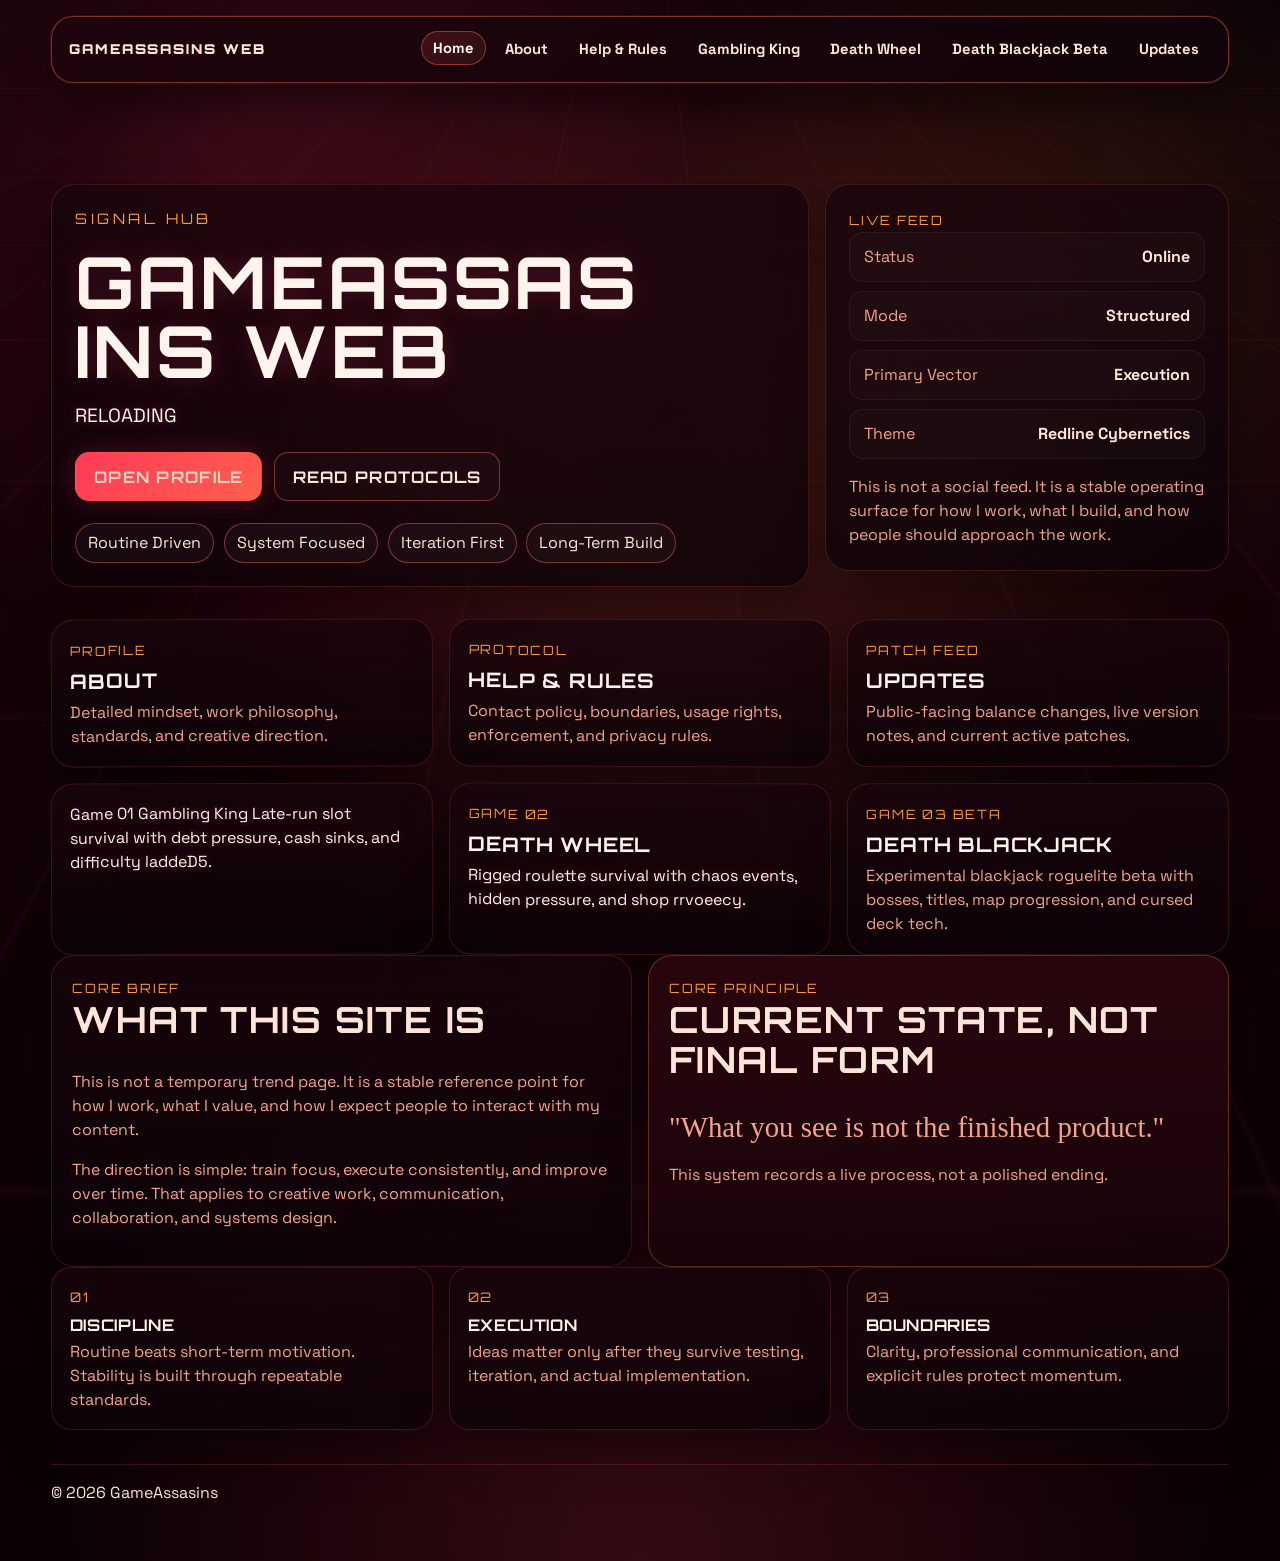
==== commit 6dbb82d7: "Update site content from MyFolder Sync published site files into repo root and remove leftover local" ====
--- a/index.html
+++ b/index.html
@@ -7,12 +7,15 @@
   <meta name="description" content="Official home page of Paul (GameAssasins Web).">
   <link rel="preconnect" href="https://fonts.googleapis.com">
   <link rel="preconnect" href="https://fonts.gstatic.com" crossorigin>
-  <link href="https://fonts.googleapis.com/css2?family=Archivo:wght@500;700;900&family=Newsreader:opsz,wght@6..72,500;6..72,700&display=swap" rel="stylesheet">
+  <link href="https://fonts.googleapis.com/css2?family=Archivo:wght@500;700;900&family=Orbitron:wght@500;700;800&family=Space+Grotesk:wght@400;500;700&display=swap" rel="stylesheet">
   <link rel="stylesheet" href="./styles.css">
+  <link rel="icon" href="./favicon.svg" type="image/svg+xml">
 </head>
-<body>
-  <div class="bg-shape bg-shape-a" aria-hidden="true"></div>
-  <div class="bg-shape bg-shape-b" aria-hidden="true"></div>
+<body class="site-page home-page">
+  <div class="page-grid" aria-hidden="true"></div>
+  <div class="page-noise" aria-hidden="true"></div>
+  <div class="page-glow page-glow-a" aria-hidden="true"></div>
+  <div class="page-glow page-glow-b" aria-hidden="true"></div>
 
   <nav class="site-nav reveal" aria-label="Main navigation">
     <a class="brand" href="./index.html">GameAssasins Web</a>
@@ -20,79 +23,118 @@
       <a class="nav-link active" href="./index.html">Home</a>
       <a class="nav-link" href="./about.html">About</a>
       <a class="nav-link" href="./rules.html">Help & Rules</a>
-      <a class="nav-link" href="./gambling-king.html">Gambling King</a>
-      <a class="nav-link" href="./death-wheel.html">Death Wheel</a>
+      <a class="nav-link" href="./games/gambling-king/index.html">Gambling King</a>
+      <a class="nav-link" href="./games/death-wheel/index.html">Death Wheel</a>
+      <a class="nav-link" href="./games/death-blackjack/index.html">Death Blackjack Beta</a>
       <a class="nav-link" href="./balance-changes.html">Updates</a>
     </div>
   </nav>
 
-  <header class="hero section reveal">
-    <p class="eyebrow">Official Website</p>
-    <h1>Paul</h1>
-    <p class="lead">
-      I build through routine, discipline, and long-term process. This website is a structured overview of my mindset, my direction, and my operating boundaries.
-    </p>
-    <div class="hero-cta">
-      <a class="btn btn-primary" href="./about.html">Read Full About</a>
-      <a class="btn btn-outline" href="./rules.html">Read Help & Rules</a>
+  <header class="hero section reveal cyber-hero home-hero">
+    <div class="hero-split">
+      <div class="hero-copy">
+        <p class="eyebrow">Signal Hub</p>
+        <h1 class="glitch-title" data-glitch="GameAssasins Web">GameAssasins Web</h1>
+        <p class="lead">
+          I build through routine, discipline, and long-term process. This site is a redline control hub for mindset, standards, current work, and the games running inside the system.
+        </p>
+        <div class="hero-cta">
+          <a class="btn btn-primary" href="./about.html">Open Profile</a>
+          <a class="btn btn-outline" href="./rules.html">Read Protocols</a>
+        </div>
+        <div class="signal-ribbon" aria-label="Core traits">
+          <span>Routine Driven</span>
+          <span>System Focused</span>
+          <span>Iteration First</span>
+          <span>Long-Term Build</span>
+        </div>
+      </div>
+      <aside class="hero-panel">
+        <span class="panel-kicker">Live Feed</span>
+        <div class="status-stack">
+          <div><span>Status</span><strong>Online</strong></div>
+          <div><span>Mode</span><strong>Structured</strong></div>
+          <div><span>Primary Vector</span><strong>Execution</strong></div>
+          <div><span>Theme</span><strong>Redline Cybernetics</strong></div>
+        </div>
+        <p class="note">
+          This is not a social feed. It is a stable operating surface for how I work, what I build, and how people should approach the work.
+        </p>
+      </aside>
     </div>
   </header>
 
   <main>
-    <section class="section card reveal">
-      <h2>What This Site Is</h2>
-      <p>
-        This is not a social profile and not a temporary trend page. It is a stable reference point for how I work, what I value, and how I expect people to interact with my content.
-      </p>
-      <p>
-        The core direction is simple: train focus, execute consistently, and improve over time. That applies to creative work, communication, and collaboration.
-      </p>
+    <section class="section reveal">
+      <div class="launch-grid">
+        <a class="launch-card" href="./about.html">
+          <span class="launch-label">Profile</span>
+          <h2>About</h2>
+          <p>Detailed mindset, work philosophy, standards, and creative direction.</p>
+        </a>
+        <a class="launch-card" href="./rules.html">
+          <span class="launch-label">Protocol</span>
+          <h2>Help & Rules</h2>
+          <p>Contact policy, boundaries, usage rights, enforcement, and privacy rules.</p>
+        </a>
+        <a class="launch-card" href="./balance-changes.html">
+          <span class="launch-label">Patch Feed</span>
+          <h2>Updates</h2>
+          <p>Public-facing balance changes, live version notes, and current active patches.</p>
+        </a>
+        <a class="launch-card" href="./games/gambling-king/index.html">
+          <span class="launch-label">Game 01</span>
+          <h2>Gambling King</h2>
+          <p>Late-run slot survival with debt pressure, cash sinks, and difficulty ladders.</p>
+        </a>
+        <a class="launch-card" href="./games/death-wheel/index.html">
+          <span class="launch-label">Game 02</span>
+          <h2>Death Wheel</h2>
+          <p>Rigged roulette survival with chaos events, hidden pressure, and shop recovery.</p>
+        </a>
+        <a class="launch-card" href="./games/death-blackjack/index.html">
+          <span class="launch-label">Game 03 Beta</span>
+          <h2>Death Blackjack</h2>
+          <p>Experimental blackjack roguelite beta with bosses, titles, map progression, and cursed deck tech.</p>
+        </a>
+      </div>
     </section>
 
-    <section class="section split reveal">
-      <article class="card">
-        <h2>Quick Profile</h2>
-        <ul class="simple-list">
-          <li>Creator focused on systems, music, and interactive concepts.</li>
-          <li>Strong emphasis on routine over short-term motivation.</li>
-          <li>Builds through iteration and practical execution.</li>
-          <li>Values clarity, boundaries, and professional communication.</li>
-        </ul>
+    <section class="section reveal dual-grid">
+      <article class="neon-card">
+        <span class="card-kicker">Core Brief</span>
+        <h2>What This Site Is</h2>
+        <p>
+          This is not a temporary trend page. It is a stable reference point for how I work, what I value, and how I expect people to interact with my content.
+        </p>
+        <p>
+          The direction is simple: train focus, execute consistently, and improve over time. That applies to creative work, communication, collaboration, and systems design.
+        </p>
       </article>
-      <article class="card">
-        <h2>Core Principle</h2>
+      <article class="neon-card accent-card">
+        <span class="card-kicker">Core Principle</span>
+        <h2>Current State, Not Final Form</h2>
         <p class="quote">"What you see is not the finished product."</p>
-        <p class="note">This page represents a single moment in an ongoing process.</p>
+        <p class="note">This system records a live process, not a polished ending.</p>
       </article>
     </section>
 
-    <section class="section card reveal">
-      <h2>Where To Go Next</h2>
-      <div class="policy-grid">
-        <article class="project">
-          <h3>About Page</h3>
-          <p>Detailed mindset, work philosophy, personal standards, and creative direction.</p>
-          <p><a href="./about.html">Open About</a></p>
+    <section class="section reveal">
+      <div class="vector-grid">
+        <article class="vector-card">
+          <span class="vector-index">01</span>
+          <h3>Discipline</h3>
+          <p>Routine beats short-term motivation. Stability is built through repeatable standards.</p>
         </article>
-        <article class="project">
-          <h3>Help & Rules</h3>
-          <p>Full policies for contact, usage rights, behavior, privacy, and enforcement.</p>
-          <p><a href="./rules.html">Open Help & Rules</a></p>
+        <article class="vector-card">
+          <span class="vector-index">02</span>
+          <h3>Execution</h3>
+          <p>Ideas matter only after they survive testing, iteration, and actual implementation.</p>
         </article>
-        <article class="project">
-          <h3>Updates</h3>
-          <p>Rules and content may change at any time. Current published version always applies.</p>
-          <p><a href="./rules.html#changes">See Terms</a></p>
-        </article>
-        <article class="project">
-          <h3>Play The Game</h3>
-          <p>Roguelite slot machine run. No saves, no safety net, pure risk management.</p>
-          <p><a href="./gambling-king.html">Open Gambling King</a></p>
-        </article>
-        <article class="project">
-          <h3>Death Wheel</h3>
-          <p>Roulette survival mode. Pick your side, spin, and avoid max debt.</p>
-          <p><a href="./death-wheel.html">Open Death Wheel</a></p>
+        <article class="vector-card">
+          <span class="vector-index">03</span>
+          <h3>Boundaries</h3>
+          <p>Clarity, professional communication, and explicit rules protect momentum.</p>
         </article>
       </div>
     </section>
--- a/styles.css
+++ b/styles.css
@@ -15,6 +15,14 @@
 html, body {
   margin: 0;
   padding: 0;
+}
+
+html {
+  scroll-padding-top: 7.5rem;
+}
+
+.hidden {
+  display: none !important;
 }
 
 body {
@@ -28,6 +36,1225 @@
   color: var(--ink);
   font-family: "Archivo", "Segoe UI", sans-serif;
   line-height: 1.5;
+}
+
+.site-page {
+  --site-bg: #090104;
+  --site-surface: rgba(24, 5, 12, 0.78);
+  --site-surface-strong: rgba(36, 6, 14, 0.9);
+  --site-line: rgba(255, 96, 96, 0.18);
+  --site-line-strong: rgba(255, 110, 110, 0.42);
+  --site-ink: #ffe4da;
+  --site-muted: #f3a390;
+  --site-primary: #ff3b57;
+  --site-accent: #ff9a3d;
+  --site-accent-soft: rgba(255, 154, 61, 0.16);
+  --site-shadow: 0 20px 50px rgba(0, 0, 0, 0.42);
+  color: var(--site-ink);
+  font-family: "Space Grotesk", "Archivo", sans-serif;
+  background:
+    radial-gradient(circle at 18% 12%, rgba(255, 45, 93, 0.16), transparent 28%),
+    radial-gradient(circle at 82% 18%, rgba(255, 140, 60, 0.14), transparent 24%),
+    radial-gradient(circle at 50% 100%, rgba(255, 52, 84, 0.18), transparent 36%),
+    linear-gradient(180deg, #0a0105 0%, #140108 42%, #090104 100%);
+}
+
+.site-page::before {
+  content: "";
+  position: fixed;
+  inset: 0;
+  pointer-events: none;
+  background: repeating-linear-gradient(
+    180deg,
+    rgba(255, 255, 255, 0.018) 0,
+    rgba(255, 255, 255, 0.018) 1px,
+    transparent 1px,
+    transparent 4px
+  );
+  opacity: 0.26;
+  mix-blend-mode: screen;
+}
+
+.site-page::after {
+  content: "";
+  position: fixed;
+  inset: 0;
+  pointer-events: none;
+  z-index: 1;
+  opacity: 0;
+  background:
+    linear-gradient(180deg, transparent 0%, rgba(255, 84, 84, 0.1) 46%, rgba(255, 192, 120, 0.08) 50%, transparent 56%),
+    repeating-linear-gradient(
+      180deg,
+      transparent 0,
+      transparent 112px,
+      rgba(255, 102, 102, 0.08) 112px,
+      rgba(255, 102, 102, 0.08) 118px,
+      transparent 118px,
+      transparent 220px
+    );
+  mix-blend-mode: screen;
+  animation: pageGlitchFlash 11s steps(2) infinite;
+}
+
+.site-page.page-glitch-burst::after {
+  opacity: 0.22;
+  transform: translate3d(-4px, 0, 0);
+}
+
+.site-page.page-horror-burst::after {
+  opacity: 0.34;
+  transform: translate3d(-10px, 0, 0) skewX(-8deg);
+  filter: saturate(140%);
+}
+
+.site-page .section,
+.site-page .site-nav {
+  width: min(1180px, 92vw);
+}
+
+.site-page .site-nav {
+  position: sticky;
+  top: 0.85rem;
+  z-index: 20;
+  margin-top: 1rem;
+  margin-bottom: 1.35rem;
+  padding: 0.95rem 1.05rem;
+  border: 1px solid var(--site-line-strong);
+  border-radius: 22px;
+  background: linear-gradient(135deg, rgba(31, 5, 13, 0.98), rgba(17, 4, 10, 0.965));
+  backdrop-filter: blur(18px) saturate(1.12);
+  -webkit-backdrop-filter: blur(18px) saturate(1.12);
+  isolation: isolate;
+  overflow: clip;
+  box-shadow:
+    0 0 0 1px rgba(255, 70, 70, 0.12),
+    0 18px 42px rgba(0, 0, 0, 0.46);
+}
+
+.site-page .brand,
+.site-page .nav-link,
+.site-page footer p {
+  color: var(--site-ink);
+}
+
+.site-page .brand {
+  font-family: "Orbitron", "Archivo", sans-serif;
+  letter-spacing: 0.14em;
+}
+
+.site-page .nav-link {
+  border-color: transparent;
+  transition: transform 180ms ease, border-color 180ms ease, background 180ms ease, color 180ms ease;
+}
+
+.site-page .nav-link:hover,
+.site-page .nav-link.active {
+  border-color: var(--site-line-strong);
+  background: linear-gradient(135deg, rgba(255, 56, 88, 0.18), rgba(255, 154, 61, 0.08));
+  color: #fff4ee;
+  transform: translateY(-1px);
+}
+
+.site-page h1,
+.site-page h2,
+.site-page h3,
+.site-page h4 {
+  font-family: "Orbitron", "Archivo", sans-serif;
+  letter-spacing: 0.04em;
+  text-transform: uppercase;
+}
+
+.site-page h1 {
+  margin: 0.5rem 0 1rem;
+  font-size: clamp(2.9rem, 7vw, 6rem);
+  color: #fff3ee;
+  text-shadow: 0 0 24px rgba(255, 72, 99, 0.2);
+}
+
+.glitch-title {
+  position: relative;
+  display: inline-block;
+  animation: glitchTitleJitter 8.5s infinite;
+}
+
+.glitch-title::before,
+.glitch-title::after {
+  content: attr(data-glitch);
+  position: absolute;
+  top: 0;
+  left: 0;
+  opacity: 0;
+  pointer-events: none;
+}
+
+.glitch-title::before {
+  color: rgba(255, 87, 120, 0.62);
+  text-shadow: -2px 0 rgba(255, 87, 120, 0.38);
+  animation: glitchTitleSliceA 8.5s infinite;
+}
+
+.glitch-title::after {
+  color: rgba(255, 178, 114, 0.66);
+  text-shadow: 2px 0 rgba(255, 178, 114, 0.34);
+  animation: glitchTitleSliceB 8.5s infinite;
+}
+
+.word-glitch-active {
+  color: #fff3ee !important;
+  text-shadow: 0 0 10px rgba(255, 82, 112, 0.34);
+  animation: wordGlitchShake 0.16s steps(2) 6;
+}
+
+.word-glitch-horror {
+  position: relative;
+  display: inline-block;
+  color: #fff1f1 !important;
+  letter-spacing: 0.08em;
+  text-transform: uppercase;
+  text-shadow:
+    0 0 10px rgba(255, 77, 108, 0.48),
+    0 0 26px rgba(255, 77, 108, 0.28),
+    0 0 44px rgba(255, 159, 92, 0.16);
+  animation: horrorTextWarp 1.05s steps(2) infinite;
+}
+
+.word-glitch-horror::after {
+  content: attr(data-horror-echo);
+  position: absolute;
+  left: 0;
+  top: 100%;
+  width: 100%;
+  opacity: 0.14;
+  color: rgba(255, 92, 132, 0.82);
+  transform: translateY(0.06em) scaleX(-1);
+  transform-origin: center top;
+  filter: blur(0.6px);
+  pointer-events: none;
+}
+
+.site-page h2 {
+  font-size: clamp(1.45rem, 3vw, 2.25rem);
+}
+
+.site-page h3 {
+  font-size: 1rem;
+}
+
+.site-page .hero {
+  padding-top: 5rem;
+  padding-bottom: 2rem;
+}
+
+.home-page .hero-copy {
+  min-width: 0;
+}
+
+.home-page .hero-copy .eyebrow {
+  margin-bottom: 0.65rem;
+}
+
+.home-page .hero-copy h1 {
+  max-width: 9.5ch;
+  font-size: clamp(2.35rem, 5.6vw, 4.9rem);
+  line-height: 0.96;
+  text-wrap: balance;
+  overflow-wrap: anywhere;
+}
+
+.site-page .eyebrow {
+  font-family: "Orbitron", "Archivo", sans-serif;
+  color: var(--site-accent);
+  letter-spacing: 0.24em;
+}
+
+.site-page .lead,
+.site-page p,
+.site-page li,
+.site-page .note {
+  color: var(--site-muted);
+}
+
+.site-page a {
+  color: #ffd2c2;
+}
+
+.site-page a:hover {
+  color: #fff4ee;
+}
+
+.site-page .btn {
+  border-radius: 14px;
+  padding: 0.74rem 1.1rem;
+  font-family: "Orbitron", "Archivo", sans-serif;
+  letter-spacing: 0.08em;
+  text-transform: uppercase;
+  transition: transform 180ms ease, box-shadow 180ms ease, border-color 180ms ease;
+}
+
+.site-page .btn:hover {
+  transform: translateY(-2px);
+}
+
+.site-page .btn-primary {
+  background: linear-gradient(135deg, var(--site-primary), #ff5f4d);
+  box-shadow: 0 0 24px rgba(255, 60, 87, 0.22);
+}
+
+.site-page .btn-outline {
+  border-color: var(--site-line-strong);
+  color: var(--site-ink);
+  background: rgba(255, 255, 255, 0.02);
+}
+
+.page-grid,
+.page-noise,
+.page-glow {
+  position: fixed;
+  inset: 0;
+  pointer-events: none;
+}
+
+.page-grid {
+  z-index: -3;
+  opacity: 0.4;
+  background-image:
+    linear-gradient(rgba(255, 88, 88, 0.08) 1px, transparent 1px),
+    linear-gradient(90deg, rgba(255, 88, 88, 0.08) 1px, transparent 1px);
+  background-size: 74px 74px;
+  transform: perspective(900px) rotateX(76deg) translateY(-12%);
+  transform-origin: top center;
+}
+
+.page-noise {
+  z-index: -2;
+  opacity: 0.16;
+  background-image:
+    radial-gradient(circle at 20% 30%, rgba(255, 150, 120, 0.36) 0 1px, transparent 1px),
+    radial-gradient(circle at 60% 70%, rgba(255, 70, 100, 0.25) 0 1px, transparent 1px),
+    radial-gradient(circle at 80% 20%, rgba(255, 110, 70, 0.2) 0 1px, transparent 1px);
+  background-size: 220px 220px, 280px 280px, 320px 320px;
+  animation: pageNoiseShift 8s linear infinite;
+}
+
+.page-glow {
+  z-index: -1;
+  filter: blur(50px);
+  opacity: 0.6;
+}
+
+.page-glow-a {
+  background: radial-gradient(circle, rgba(255, 58, 86, 0.24), transparent 62%);
+  top: -20%;
+  left: -10%;
+}
+
+.page-glow-b {
+  background: radial-gradient(circle, rgba(255, 146, 61, 0.18), transparent 58%);
+  bottom: -25%;
+  right: -12%;
+}
+
+.cyber-hero {
+  position: relative;
+}
+
+.hero-split {
+  display: grid;
+  grid-template-columns: minmax(0, 1.5fr) minmax(280px, 0.8fr);
+  gap: 1rem;
+  align-items: start;
+}
+
+.hero-copy,
+.hero-panel,
+.neon-card,
+.launch-card,
+.protocol-card,
+.patch-block,
+.patch-panel,
+.patch-metric,
+.vector-card,
+.warning-banner {
+  position: relative;
+  overflow: hidden;
+  border: 1px solid var(--site-line);
+  background: linear-gradient(180deg, var(--site-surface), rgba(12, 3, 8, 0.78));
+  box-shadow: var(--site-shadow);
+}
+
+.hero-copy,
+.hero-panel,
+.neon-card,
+.patch-block,
+.warning-banner {
+  border-radius: 24px;
+}
+
+.hero-copy::before,
+.hero-panel::before,
+.neon-card::before,
+.launch-card::before,
+.protocol-card::before,
+.patch-block::before,
+.patch-panel::before,
+.patch-metric::before,
+.vector-card::before,
+.warning-banner::before {
+  content: "";
+  position: absolute;
+  inset: 0;
+  background: linear-gradient(120deg, transparent 0%, rgba(255, 255, 255, 0.06) 48%, transparent 60%);
+  transform: translateX(-120%);
+  animation: cardSweep 8s ease-in-out infinite;
+  pointer-events: none;
+}
+
+.hero-copy,
+.hero-panel {
+  padding: 1.45rem;
+}
+
+.panel-kicker,
+.card-kicker,
+.launch-label,
+.table-summary-label,
+.patch-chip,
+.protocol-code,
+.vector-index {
+  font-family: "Orbitron", "Archivo", sans-serif;
+  letter-spacing: 0.14em;
+  text-transform: uppercase;
+}
+
+.panel-kicker,
+.card-kicker,
+.launch-label {
+  color: var(--site-accent);
+  font-size: 0.8rem;
+}
+
+.status-stack,
+.metric-stack,
+.standards-ladder {
+  display: grid;
+  gap: 0.55rem;
+}
+
+.status-stack div,
+.metric-stack div,
+.standards-ladder div {
+  display: flex;
+  justify-content: space-between;
+  gap: 0.8rem;
+  border: 1px solid rgba(255, 255, 255, 0.05);
+  border-radius: 14px;
+  background: rgba(255, 255, 255, 0.02);
+  padding: 0.75rem 0.85rem;
+}
+
+.status-stack span,
+.metric-stack span {
+  color: var(--site-muted);
+}
+
+.status-stack strong,
+.metric-stack strong,
+.standards-ladder span {
+  color: var(--site-ink);
+}
+
+.signal-ribbon {
+  margin-top: 1.35rem;
+  display: flex;
+  flex-wrap: wrap;
+  gap: 0.6rem;
+}
+
+.signal-ribbon span,
+.protocol-index a,
+.patch-chip {
+  display: inline-flex;
+  align-items: center;
+  justify-content: center;
+  min-height: 38px;
+  padding: 0.45rem 0.75rem;
+  border: 1px solid var(--site-line-strong);
+  border-radius: 999px;
+  background: rgba(255, 255, 255, 0.03);
+  color: var(--site-ink);
+  text-decoration: none;
+}
+
+.launch-grid,
+.vector-grid,
+.patch-dashboard,
+.patch-columns,
+.protocol-grid,
+.dossier-grid,
+.dual-grid,
+.dossier-pillars {
+  display: grid;
+  gap: 1rem;
+}
+
+.launch-grid {
+  grid-template-columns: repeat(3, minmax(0, 1fr));
+}
+
+.launch-card {
+  border-radius: 22px;
+  padding: 1.15rem;
+  text-decoration: none;
+  transition: transform 180ms ease, border-color 180ms ease, box-shadow 180ms ease;
+}
+
+.launch-card h2,
+.launch-card p {
+  margin: 0;
+}
+
+.launch-card h2 {
+  margin: 0.45rem 0 0.5rem;
+  color: #fff3ee;
+  font-size: 1.25rem;
+}
+
+.launch-card:hover {
+  transform: translateY(-4px);
+  border-color: var(--site-line-strong);
+  box-shadow: 0 18px 36px rgba(0, 0, 0, 0.42), 0 0 26px rgba(255, 69, 92, 0.12);
+}
+
+.dual-grid {
+  grid-template-columns: repeat(2, minmax(0, 1fr));
+}
+
+.neon-card {
+  padding: 1.25rem;
+}
+
+.accent-card {
+  background: linear-gradient(180deg, rgba(44, 6, 15, 0.92), rgba(24, 5, 10, 0.86));
+  border-color: rgba(255, 157, 76, 0.28);
+}
+
+.vector-grid {
+  grid-template-columns: repeat(3, minmax(0, 1fr));
+}
+
+.vector-card {
+  border-radius: 20px;
+  padding: 1.1rem;
+}
+
+.vector-card h3,
+.vector-card p {
+  margin: 0;
+}
+
+.vector-card h3 {
+  margin: 0.45rem 0 0.35rem;
+  color: #fff1ea;
+}
+
+.vector-index,
+.protocol-code {
+  color: var(--site-accent);
+  font-size: 0.82rem;
+}
+
+.dossier-grid {
+  grid-template-columns: minmax(0, 1.45fr) minmax(280px, 0.75fr);
+}
+
+.dossier-pillars {
+  grid-template-columns: repeat(2, minmax(0, 1fr));
+  margin-top: 1rem;
+}
+
+.cyber-chips {
+  gap: 0.7rem;
+}
+
+.site-page .cyber-chips li {
+  background: rgba(255, 255, 255, 0.03);
+  border-color: var(--site-line-strong);
+  color: var(--site-ink);
+}
+
+.standards-ladder {
+  margin-top: 1rem;
+}
+
+.standards-ladder div {
+  align-items: center;
+}
+
+.standards-ladder p {
+  margin: 0;
+}
+
+.protocol-index {
+  margin-top: 1.2rem;
+  display: flex;
+  flex-wrap: wrap;
+  gap: 0.6rem;
+}
+
+.warning-banner {
+  display: flex;
+  gap: 0.8rem;
+  align-items: center;
+  padding: 1rem 1.15rem;
+  border-radius: 18px;
+}
+
+.protocol-grid {
+  grid-template-columns: repeat(2, minmax(0, 1fr));
+}
+
+.protocol-card {
+  border-radius: 20px;
+  padding: 1.25rem;
+}
+
+.protocol-card h2 {
+  margin: 0.4rem 0 0.7rem;
+}
+
+.protocol-card h3 {
+  margin-top: 1rem;
+  margin-bottom: 0.2rem;
+}
+
+.patch-dashboard {
+  grid-template-columns: repeat(3, minmax(0, 1fr));
+}
+
+.patch-metric {
+  border-radius: 18px;
+  padding: 1rem 1.1rem;
+}
+
+.patch-metric span {
+  display: block;
+  color: var(--site-muted);
+  text-transform: uppercase;
+  letter-spacing: 0.14em;
+  font-size: 0.76rem;
+}
+
+.patch-metric strong {
+  display: block;
+  margin-top: 0.3rem;
+  color: #fff3ec;
+  font-family: "Orbitron", "Archivo", sans-serif;
+  font-size: 1.4rem;
+}
+
+.patch-block {
+  padding: 1.35rem;
+}
+
+.patch-head {
+  display: flex;
+  align-items: center;
+  justify-content: space-between;
+  gap: 0.8rem;
+  margin-bottom: 1rem;
+}
+
+.patch-head h2 {
+  margin: 0;
+}
+
+.patch-columns {
+  grid-template-columns: repeat(2, minmax(0, 1fr));
+  margin-top: 1rem;
+}
+
+.patch-panel {
+  border-radius: 18px;
+  padding: 1rem;
+}
+
+.patch-panel + .patch-panel {
+  margin-top: 0;
+}
+
+.patch-panel h3 {
+  margin-top: 0;
+  color: #fff2ec;
+}
+
+.site-page footer {
+  padding-bottom: 2.5rem;
+}
+
+.site-page footer p {
+  border-top: 1px solid var(--site-line);
+  padding-top: 1rem;
+}
+
+.home-page .page-glow-a {
+  background: radial-gradient(circle, rgba(255, 60, 88, 0.3), transparent 62%);
+}
+
+.home-page .page-grid {
+  animation: homeGridDrift 18s ease-in-out infinite;
+}
+
+.home-page .page-grid::before {
+  content: "";
+  position: absolute;
+  inset: -20%;
+  background: linear-gradient(90deg, transparent 0%, rgba(255, 116, 116, 0.18) 48%, transparent 52%);
+  transform: skewX(-18deg) translateX(-120%);
+  animation: homeBeamSweep 8.4s linear infinite;
+}
+
+.home-page .page-noise {
+  animation: homeNoisePulse 10s ease-in-out infinite;
+}
+
+.home-page::after {
+  animation-duration: 12s;
+}
+
+.home-page .page-glow-a,
+.home-page .page-glow-b {
+  animation: homeGlowFloat 12s ease-in-out infinite;
+}
+
+.home-page .launch-card:nth-child(3n + 1) {
+  transform: rotate(-0.2deg);
+}
+
+.home-page .launch-card:nth-child(3n + 2) {
+  transform: rotate(0.2deg);
+}
+
+.home-page .launch-card:nth-child(3n + 3) {
+  transform: rotate(-0.1deg);
+}
+
+.about-page {
+  background:
+    linear-gradient(90deg, rgba(255, 80, 80, 0.06) 0, rgba(255, 80, 80, 0.06) 1px, transparent 1px, transparent 100px),
+    linear-gradient(180deg, #090104 0%, #130108 44%, #080104 100%);
+}
+
+.about-page .page-grid {
+  animation: aboutGridBreath 16s ease-in-out infinite;
+}
+
+.about-page .page-noise::before {
+  content: "";
+  position: absolute;
+  inset: 0;
+  background:
+    repeating-linear-gradient(
+      90deg,
+      rgba(255, 110, 110, 0.1) 0,
+      rgba(255, 110, 110, 0.1) 2px,
+      transparent 2px,
+      transparent 120px
+    );
+  opacity: 0.26;
+  animation: aboutColumnScroll 20s linear infinite;
+}
+
+.about-page .page-glow-a,
+.about-page .page-glow-b {
+  animation: aboutGlowShift 14s ease-in-out infinite;
+}
+
+.about-page::after {
+  background:
+    linear-gradient(90deg, transparent 0%, rgba(255, 110, 110, 0.08) 48%, transparent 54%),
+    repeating-linear-gradient(
+      90deg,
+      transparent 0,
+      transparent 140px,
+      rgba(255, 148, 110, 0.08) 140px,
+      rgba(255, 148, 110, 0.08) 146px,
+      transparent 146px,
+      transparent 260px
+    );
+  animation-duration: 14s;
+}
+
+.about-page .hero-panel,
+.about-page .accent-card {
+  border-color: rgba(255, 174, 96, 0.28);
+}
+
+.rules-page {
+  background:
+    radial-gradient(circle at 50% -10%, rgba(255, 86, 86, 0.18), transparent 40%),
+    linear-gradient(180deg, #060103 0%, #130105 48%, #060103 100%);
+}
+
+.rules-page .page-grid {
+  animation: rulesGridFlicker 9s steps(2) infinite;
+}
+
+.rules-page .page-noise::before {
+  content: "";
+  position: absolute;
+  inset: -10% 0;
+  background: linear-gradient(180deg, transparent 0%, rgba(255, 78, 78, 0.16) 46%, rgba(255, 154, 84, 0.12) 52%, transparent 58%);
+  transform: translateY(-120%);
+  animation: rulesScanDrop 7.2s linear infinite;
+}
+
+.rules-page .page-glow-a,
+.rules-page .page-glow-b {
+  animation: rulesGlowAlarm 9.5s ease-in-out infinite;
+}
+
+.rules-page::after {
+  background:
+    linear-gradient(180deg, transparent 0%, rgba(255, 70, 70, 0.14) 48%, rgba(255, 184, 96, 0.08) 50%, transparent 54%),
+    repeating-linear-gradient(
+      180deg,
+      transparent 0,
+      transparent 84px,
+      rgba(255, 78, 78, 0.1) 84px,
+      rgba(255, 78, 78, 0.1) 90px,
+      transparent 90px,
+      transparent 180px
+    );
+  animation-duration: 8.5s;
+}
+
+.rules-page .protocol-card,
+.rules-page .warning-banner {
+  border-color: rgba(255, 90, 90, 0.24);
+  background: linear-gradient(180deg, rgba(26, 4, 9, 0.88), rgba(12, 2, 6, 0.9));
+}
+
+.updates-page {
+  background:
+    radial-gradient(circle at 18% 12%, rgba(255, 76, 111, 0.2), transparent 28%),
+    repeating-linear-gradient(0deg, rgba(255, 72, 72, 0.03) 0, rgba(255, 72, 72, 0.03) 2px, transparent 2px, transparent 14px),
+    linear-gradient(180deg, #090104 0%, #140208 46%, #090104 100%);
+}
+
+.updates-page .page-grid {
+  animation: updatesGridSlide 18s linear infinite;
+}
+
+.updates-page .page-grid::before {
+  content: "";
+  position: absolute;
+  inset: 0;
+  background:
+    repeating-linear-gradient(
+      90deg,
+      transparent 0,
+      transparent 18%,
+      rgba(255, 124, 92, 0.12) 18%,
+      rgba(255, 124, 92, 0.12) 20%,
+      transparent 20%,
+      transparent 42%,
+      rgba(255, 82, 104, 0.12) 42%,
+      rgba(255, 82, 104, 0.12) 44%,
+      transparent 44%,
+      transparent 100%
+    );
+  opacity: 0.4;
+  animation: updatesPatchBars 10s linear infinite;
+}
+
+.updates-page .page-noise::before {
+  content: "";
+  position: absolute;
+  inset: -15%;
+  background: linear-gradient(110deg, transparent 0%, rgba(255, 120, 84, 0.14) 48%, transparent 54%);
+  transform: translateX(-120%);
+  animation: updatesFeedSweep 9s ease-in-out infinite;
+}
+
+.updates-page .page-glow-a,
+.updates-page .page-glow-b {
+  animation: updatesGlowPulse 11s ease-in-out infinite;
+}
+
+.updates-page::after {
+  background:
+    linear-gradient(110deg, transparent 0%, rgba(255, 126, 84, 0.12) 48%, transparent 52%),
+    repeating-linear-gradient(
+      90deg,
+      transparent 0,
+      transparent 180px,
+      rgba(255, 85, 110, 0.08) 180px,
+      rgba(255, 85, 110, 0.08) 188px,
+      transparent 188px,
+      transparent 320px
+    );
+  animation-duration: 10s;
+}
+
+.updates-page .patch-metric:nth-child(2),
+.updates-page .patch-chip {
+  border-color: rgba(255, 150, 74, 0.38);
+}
+
+@keyframes cardSweep {
+  0%, 84%, 100% {
+    transform: translateX(-120%);
+  }
+  92% {
+    transform: translateX(140%);
+  }
+}
+
+@keyframes pageNoiseShift {
+  0% {
+    transform: translate(0, 0);
+  }
+  50% {
+    transform: translate(12px, -10px);
+  }
+  100% {
+    transform: translate(0, 0);
+  }
+}
+
+@keyframes pageGlitchFlash {
+  0%, 87%, 100% {
+    opacity: 0;
+    transform: translate3d(0, 0, 0);
+  }
+  88% {
+    opacity: 0.22;
+    transform: translate3d(-6px, 0, 0);
+  }
+  89% {
+    opacity: 0.08;
+    transform: translate3d(4px, 0, 0);
+  }
+  90% {
+    opacity: 0.18;
+    transform: translate3d(-2px, 0, 0);
+  }
+  91% {
+    opacity: 0;
+    transform: translate3d(0, 0, 0);
+  }
+}
+
+@keyframes wordGlitchShake {
+  0%, 100% {
+    transform: translate(0, 0);
+  }
+  25% {
+    transform: translate(-1px, 0);
+  }
+  50% {
+    transform: translate(1px, -1px);
+  }
+  75% {
+    transform: translate(0, 1px);
+  }
+}
+
+@keyframes horrorTextWarp {
+  0%, 100% {
+    transform: translate(0, 0) skewX(0deg);
+  }
+  18% {
+    transform: translate(-1px, 0) skewX(-10deg);
+  }
+  36% {
+    transform: translate(1px, -1px) skewX(8deg);
+  }
+  54% {
+    transform: translate(-1px, 1px) skewX(-6deg);
+  }
+  72% {
+    transform: translate(1px, 0) skewX(6deg);
+  }
+}
+
+@keyframes glitchTitleJitter {
+  0%, 90%, 100% {
+    transform: translate(0, 0);
+  }
+  91% {
+    transform: translate(-1px, 0);
+  }
+  92% {
+    transform: translate(1px, -1px);
+  }
+  93% {
+    transform: translate(0, 1px);
+  }
+  94% {
+    transform: translate(0, 0);
+  }
+}
+
+@keyframes glitchTitleSliceA {
+  0%, 89%, 100% {
+    opacity: 0;
+    transform: translate(0, 0);
+  }
+  90% {
+    opacity: 0.55;
+    transform: translate(-3px, 0);
+    clip-path: inset(0 0 58% 0);
+  }
+  91% {
+    opacity: 0.2;
+    transform: translate(-1px, -1px);
+    clip-path: inset(36% 0 28% 0);
+  }
+  92% {
+    opacity: 0;
+    transform: translate(0, 0);
+  }
+}
+
+@keyframes glitchTitleSliceB {
+  0%, 88%, 100% {
+    opacity: 0;
+    transform: translate(0, 0);
+  }
+  89% {
+    opacity: 0.45;
+    transform: translate(3px, 0);
+    clip-path: inset(62% 0 0 0);
+  }
+  90% {
+    opacity: 0.18;
+    transform: translate(1px, 1px);
+    clip-path: inset(18% 0 46% 0);
+  }
+  91% {
+    opacity: 0;
+    transform: translate(0, 0);
+  }
+}
+
+@keyframes homeGridDrift {
+  0%, 100% {
+    transform: perspective(900px) rotateX(76deg) translateY(-12%) translateX(0);
+  }
+  50% {
+    transform: perspective(900px) rotateX(76deg) translateY(-10%) translateX(1.4%);
+  }
+}
+
+@keyframes homeBeamSweep {
+  0% {
+    transform: skewX(-18deg) translateX(-130%);
+    opacity: 0;
+  }
+  12% {
+    opacity: 1;
+  }
+  52% {
+    opacity: 0.9;
+  }
+  100% {
+    transform: skewX(-18deg) translateX(130%);
+    opacity: 0;
+  }
+}
+
+@keyframes homeNoisePulse {
+  0%, 100% {
+    opacity: 0.16;
+  }
+  50% {
+    opacity: 0.24;
+  }
+}
+
+@keyframes homeGlowFloat {
+  0%, 100% {
+    transform: translate3d(0, 0, 0) scale(1);
+  }
+  50% {
+    transform: translate3d(2%, -3%, 0) scale(1.08);
+  }
+}
+
+@keyframes aboutGridBreath {
+  0%, 100% {
+    transform: perspective(900px) rotateX(76deg) translateY(-12%) scale(1);
+    opacity: 0.4;
+  }
+  50% {
+    transform: perspective(900px) rotateX(76deg) translateY(-11%) scale(1.02);
+    opacity: 0.52;
+  }
+}
+
+@keyframes aboutColumnScroll {
+  0% {
+    transform: translateX(0);
+    opacity: 0.18;
+  }
+  50% {
+    opacity: 0.28;
+  }
+  100% {
+    transform: translateX(-80px);
+    opacity: 0.18;
+  }
+}
+
+@keyframes aboutGlowShift {
+  0%, 100% {
+    transform: translate3d(0, 0, 0) scale(1);
+  }
+  50% {
+    transform: translate3d(-2%, 2%, 0) scale(1.06);
+  }
+}
+
+@keyframes rulesGridFlicker {
+  0%, 100% {
+    opacity: 0.38;
+  }
+  10% {
+    opacity: 0.46;
+  }
+  11% {
+    opacity: 0.28;
+  }
+  12% {
+    opacity: 0.5;
+  }
+  46% {
+    opacity: 0.4;
+  }
+  47% {
+    opacity: 0.26;
+  }
+  48% {
+    opacity: 0.48;
+  }
+}
+
+@keyframes rulesScanDrop {
+  0% {
+    transform: translateY(-120%);
+    opacity: 0;
+  }
+  12% {
+    opacity: 1;
+  }
+  56% {
+    opacity: 0.8;
+  }
+  100% {
+    transform: translateY(120%);
+    opacity: 0;
+  }
+}
+
+@keyframes rulesGlowAlarm {
+  0%, 100% {
+    transform: translate3d(0, 0, 0) scale(1);
+    opacity: 0.6;
+  }
+  50% {
+    transform: translate3d(0, -2%, 0) scale(1.05);
+    opacity: 0.8;
+  }
+}
+
+@keyframes updatesGridSlide {
+  0% {
+    transform: perspective(900px) rotateX(76deg) translateY(-12%) translateX(0);
+  }
+  100% {
+    transform: perspective(900px) rotateX(76deg) translateY(-12%) translateX(-4%);
+  }
+}
+
+@keyframes updatesPatchBars {
+  0% {
+    transform: translateX(0);
+  }
+  100% {
+    transform: translateX(-18%);
+  }
+}
+
+@keyframes updatesFeedSweep {
+  0% {
+    transform: translateX(-130%);
+    opacity: 0;
+  }
+  20% {
+    opacity: 0.85;
+  }
+  60% {
+    opacity: 0.55;
+  }
+  100% {
+    transform: translateX(130%);
+    opacity: 0;
+  }
+}
+
+@keyframes updatesGlowPulse {
+  0%, 100% {
+    transform: translate3d(0, 0, 0) scale(1);
+  }
+  50% {
+    transform: translate3d(3%, -1%, 0) scale(1.09);
+  }
+}
+
+@media (max-width: 980px) {
+  .hero-split,
+  .dossier-grid,
+  .dual-grid,
+  .patch-columns {
+    grid-template-columns: 1fr;
+  }
+
+  .launch-grid,
+  .vector-grid,
+  .patch-dashboard,
+  .protocol-grid,
+  .dossier-pillars {
+    grid-template-columns: 1fr 1fr;
+  }
+}
+
+@media (max-width: 760px) {
+  .site-page .site-nav {
+    border-radius: 18px;
+  }
+
+  .launch-grid,
+  .vector-grid,
+  .patch-dashboard,
+  .protocol-grid,
+  .dossier-pillars {
+    grid-template-columns: 1fr;
+  }
+
+  .protocol-index,
+  .signal-ribbon {
+    gap: 0.45rem;
+  }
+
+  .status-stack div,
+  .metric-stack div,
+  .standards-ladder div,
+  .warning-banner {
+    flex-direction: column;
+    align-items: flex-start;
+  }
 }
 
 .casino-page {
@@ -46,8 +1273,12 @@
 }
 
 .casino-page .site-nav {
-  background: rgba(31, 5, 12, 0.82);
-  box-shadow: 0 0 0 1px rgba(244, 189, 41, 0.35), 0 10px 28px rgba(0, 0, 0, 0.4);
+  background: linear-gradient(135deg, rgba(31, 5, 12, 0.96), rgba(13, 4, 8, 0.94));
+  backdrop-filter: blur(14px) saturate(0.96);
+  -webkit-backdrop-filter: blur(14px) saturate(0.96);
+  box-shadow:
+    0 0 0 1px rgba(244, 189, 41, 0.35),
+    0 14px 30px rgba(0, 0, 0, 0.44);
 }
 
 .casino-page .nav-link.active,
@@ -120,6 +1351,8 @@
   display: flex;
   gap: 0.4rem;
   flex-wrap: wrap;
+  row-gap: 0.45rem;
+  justify-content: flex-end;
 }
 
 .nav-link {
@@ -418,7 +1651,8 @@
 }
 
 .difficulty-row {
-  grid-template-columns: 1fr;
+  grid-template-columns: 110px 1fr;
+  align-items: stretch;
 }
 
 .bet-row input[type="number"] {
@@ -533,15 +1767,16 @@
   margin-top: 0;
 }
 
-body:not(.full-upgrade-info) .inventory-card .upgrade-meta {
-  display: none;
-}
-
 #dwShopModal .shop-meta,
+#dwShopModal .shop-desc,
 #dwShopModal .shop-extra-info {
   margin: 0.22rem 0;
   color: var(--muted);
   font-size: 0.9rem;
+}
+
+#dwShopModal .shop-desc {
+  color: #fff0c8;
 }
 
 body:not(.dw-show-shop-info) #dwShopModal .shop-extra-info {
@@ -650,6 +1885,3534 @@
 .balance-table thead th {
   background: #2f1d08;
   color: #ffebba;
+}
+
+.concept-table-wrap {
+  margin-top: 0.65rem;
+  border: 1px solid var(--border);
+  border-radius: 10px;
+  overflow-x: auto;
+  background: rgba(255, 238, 198, 0.06);
+}
+
+.concept-table {
+  width: 100%;
+  border-collapse: collapse;
+  min-width: 520px;
+}
+
+.concept-table th,
+.concept-table td {
+  padding: 0.55rem 0.6rem;
+  border-bottom: 1px solid rgba(244, 189, 41, 0.22);
+  text-align: left;
+}
+
+.concept-table thead th {
+  background: rgba(24, 5, 9, 0.95);
+  color: #ffe8b0;
+}
+
+.blackjack-screen {
+  margin-top: 0.7rem;
+  border: 1px solid rgba(244, 189, 41, 0.4);
+  border-radius: 16px;
+  background: linear-gradient(180deg, #163b29, #0f2f21);
+  box-shadow: inset 0 0 0 2px rgba(255, 236, 185, 0.12), 0 14px 24px rgba(0, 0, 0, 0.35);
+  overflow: hidden;
+}
+
+.death-blackjack-page {
+  background:
+    radial-gradient(circle at 50% -6%, rgba(255, 220, 153, 0.18), transparent 18%),
+    radial-gradient(circle at 18% 14%, rgba(255, 95, 43, 0.22), transparent 24%),
+    radial-gradient(circle at 82% 18%, rgba(255, 120, 50, 0.16), transparent 20%),
+    radial-gradient(circle at 50% 104%, rgba(112, 5, 20, 0.62), transparent 38%),
+    linear-gradient(180deg, rgba(0, 0, 0, 0.18), transparent 28%),
+    repeating-linear-gradient(150deg, rgba(255, 255, 255, 0.018) 0 7px, transparent 7px 18px),
+    linear-gradient(180deg, #260308 0%, #120205 42%, #090103 72%, #170306 100%);
+}
+
+.death-blackjack-page::before {
+  content: "";
+  position: fixed;
+  inset: 0;
+  pointer-events: none;
+  z-index: -2;
+  background:
+    radial-gradient(circle at 50% 0%, rgba(255, 193, 94, 0.08), transparent 22%),
+    linear-gradient(90deg, transparent 0 10%, rgba(255, 160, 77, 0.03) 10% 11%, transparent 11% 89%, rgba(255, 160, 77, 0.03) 89% 90%, transparent 90% 100%);
+  opacity: 0.95;
+}
+
+.death-blackjack-page::after {
+  content: "";
+  position: fixed;
+  inset: 0;
+  pointer-events: none;
+  z-index: -1;
+  background:
+    radial-gradient(circle at 12% 100%, rgba(255, 85, 33, 0.12), transparent 22%),
+    radial-gradient(circle at 88% 100%, rgba(255, 85, 33, 0.12), transparent 22%),
+    linear-gradient(180deg, transparent 0 62%, rgba(255, 94, 46, 0.06) 76%, transparent 100%);
+  mix-blend-mode: screen;
+}
+
+.death-blackjack-page .bg-shape-a {
+  width: 420px;
+  height: 420px;
+  top: -60px;
+  left: -70px;
+  background: radial-gradient(circle, rgba(255, 108, 52, 0.5), rgba(117, 7, 23, 0.08) 62%, transparent 74%);
+  opacity: 0.42;
+  filter: blur(68px);
+}
+
+.death-blackjack-page .bg-shape-b {
+  width: 360px;
+  height: 360px;
+  right: -40px;
+  bottom: -20px;
+  background: radial-gradient(circle, rgba(255, 196, 91, 0.22), rgba(148, 14, 29, 0.18) 54%, transparent 72%);
+  opacity: 0.4;
+  filter: blur(72px);
+}
+
+.death-blackjack-page .card {
+  background:
+    radial-gradient(circle at top, rgba(255, 170, 91, 0.08), transparent 36%),
+    linear-gradient(180deg, rgba(45, 8, 15, 0.94), rgba(18, 4, 7, 0.96));
+  border-color: rgba(255, 185, 75, 0.38);
+}
+
+.death-blackjack-page .section {
+  width: min(1280px, 96vw);
+}
+
+.death-blackjack-page .boss-gallery-card {
+  display: grid;
+  gap: 0.95rem;
+  padding: 1rem;
+  background:
+    radial-gradient(circle at top, rgba(255, 164, 74, 0.1), transparent 30%),
+    linear-gradient(180deg, rgba(54, 8, 15, 0.95), rgba(16, 3, 7, 0.98));
+}
+
+.death-blackjack-page .boss-gallery-copy {
+  display: grid;
+  gap: 0.25rem;
+}
+
+.death-blackjack-page .boss-gallery-copy h2 {
+  margin: 0;
+  color: #ffe7b4;
+}
+
+.death-blackjack-page .boss-gallery-copy .note {
+  margin: 0;
+  color: #ffcf98;
+}
+
+.death-blackjack-page .boss-gallery-figure {
+  margin: 0;
+  border: 1px solid rgba(255, 181, 85, 0.42);
+  border-radius: 18px;
+  overflow: hidden;
+  background:
+    linear-gradient(180deg, rgba(33, 4, 10, 0.94), rgba(14, 2, 6, 0.98));
+  box-shadow:
+    inset 0 0 0 1px rgba(255, 221, 170, 0.05),
+    0 18px 34px rgba(0, 0, 0, 0.34);
+}
+
+.death-blackjack-page .boss-gallery-image {
+  display: block;
+  width: 100%;
+  height: auto;
+  image-rendering: pixelated;
+}
+
+.death-blackjack-page .blackjack-screen {
+  position: relative;
+  border-color: rgba(255, 168, 71, 0.55);
+  background:
+    radial-gradient(circle at 50% 18%, rgba(255, 105, 58, 0.16), transparent 22%),
+    radial-gradient(circle at 50% 78%, rgba(0, 0, 0, 0.28), transparent 42%),
+    linear-gradient(180deg, #4b0712 0%, #28050b 18%, #120408 100%);
+  box-shadow:
+    inset 0 0 0 2px rgba(255, 224, 170, 0.09),
+    inset 0 0 90px rgba(255, 84, 38, 0.08),
+    0 20px 42px rgba(0, 0, 0, 0.45);
+}
+
+.death-blackjack-page .inferno-veil {
+  position: absolute;
+  inset: 0;
+  pointer-events: none;
+  background:
+    radial-gradient(circle at 50% -8%, rgba(255, 211, 132, 0.18), transparent 24%),
+    radial-gradient(circle at 12% 100%, rgba(255, 72, 0, 0.12), transparent 26%),
+    radial-gradient(circle at 88% 100%, rgba(255, 72, 0, 0.12), transparent 26%),
+    repeating-linear-gradient(90deg, transparent 0 84px, rgba(255, 232, 181, 0.018) 84px 88px);
+  mix-blend-mode: screen;
+}
+
+.death-blackjack-page .inferno-marquee {
+  position: relative;
+  z-index: 1;
+  display: grid;
+  gap: 0.18rem;
+  justify-items: center;
+  padding: 0.9rem 1rem 0.35rem;
+  text-align: center;
+}
+
+.death-blackjack-page .inferno-marquee-main {
+  color: #ffe9b3;
+  font-family: "Newsreader", serif;
+  font-size: clamp(1.45rem, 3vw, 2.1rem);
+  font-weight: 700;
+  letter-spacing: 0.08em;
+  text-transform: uppercase;
+  text-shadow:
+    0 0 10px rgba(255, 177, 64, 0.45),
+    0 0 24px rgba(255, 67, 28, 0.28);
+}
+
+.death-blackjack-page .inferno-marquee-sub {
+  color: #ffca84;
+  font-size: 0.76rem;
+  font-weight: 800;
+  letter-spacing: 0.18em;
+  text-transform: uppercase;
+  opacity: 0.92;
+}
+
+.home-screen {
+  position: absolute;
+  inset: 0;
+  z-index: 20;
+  display: grid;
+  place-items: center;
+  padding: 1.2rem;
+}
+
+.home-screen.hidden {
+  display: none;
+}
+
+.home-screen-standalone {
+  position: relative;
+  inset: auto;
+  padding: 0;
+  place-items: stretch;
+}
+
+.home-screen-standalone .home-screen-backdrop {
+  display: none;
+}
+
+.home-screen-backdrop {
+  position: absolute;
+  inset: 0;
+  background:
+    radial-gradient(circle at 50% 20%, rgba(255, 122, 54, 0.16), transparent 30%),
+    linear-gradient(180deg, rgba(10, 0, 0, 0.68), rgba(4, 0, 0, 0.88));
+  backdrop-filter: blur(6px);
+}
+
+.home-screen-card {
+  position: relative;
+  z-index: 1;
+  width: min(1140px, 100%);
+  border: 1px solid rgba(255, 192, 111, 0.28);
+  border-radius: 18px;
+  background:
+    linear-gradient(180deg, rgba(40, 8, 7, 0.96), rgba(16, 2, 2, 0.98));
+  box-shadow: 0 22px 60px rgba(0, 0, 0, 0.45);
+  padding: 1rem;
+  display: grid;
+  gap: 0.9rem;
+}
+
+.death-blackjack-home-page .home-screen-card {
+  gap: 0.55rem;
+}
+
+.death-blackjack-home-page #bjHomeStatus {
+  display: none;
+}
+
+.home-screen-head {
+  display: flex;
+  align-items: flex-start;
+  justify-content: space-between;
+  gap: 1rem;
+}
+
+.home-kicker {
+  margin: 0 0 0.2rem;
+  color: #ffbf7a;
+  text-transform: uppercase;
+  letter-spacing: 0.16em;
+  font-size: 0.75rem;
+}
+
+.home-screen-head h3 {
+  margin: 0;
+  color: #fff0c9;
+  font-size: clamp(1.55rem, 2.4vw, 2.3rem);
+}
+
+.home-screen-actions {
+  display: flex;
+  flex-wrap: wrap;
+  gap: 0.6rem;
+}
+
+.home-screen-grid {
+  display: grid;
+  grid-template-columns: 0.88fr 0.96fr 1.08fr;
+  gap: 0.55rem;
+}
+
+.home-screen-grid-compact {
+  align-items: start;
+}
+
+.home-screen-grid-duo {
+  grid-template-columns: 0.92fr 1.08fr;
+}
+
+.home-top-route {
+  margin-top: 0;
+}
+
+.utility-action-grid {
+  display: grid;
+  grid-template-columns: repeat(2, minmax(0, 1fr));
+  gap: 0.55rem;
+}
+
+.home-card {
+  border: 1px solid rgba(255, 236, 185, 0.18);
+  border-radius: 12px;
+  background: rgba(24, 7, 7, 0.52);
+  padding: 0.55rem;
+  display: grid;
+  gap: 0.4rem;
+}
+
+.home-card-summary {
+  align-content: start;
+}
+
+.home-card-wide {
+  min-height: 100%;
+}
+
+.home-card-scroll {
+  max-height: 220px;
+  overflow: hidden;
+}
+
+.home-run-log-card {
+  min-height: auto;
+}
+
+.home-progress-grid {
+  display: grid;
+  grid-template-columns: repeat(3, minmax(0, 1fr));
+  gap: 0.35rem;
+}
+
+.home-progress-stat {
+  border: 1px solid rgba(255, 236, 185, 0.12);
+  border-radius: 10px;
+  padding: 0.38rem 0.45rem;
+  background: rgba(11, 4, 4, 0.38);
+}
+
+.home-progress-stat strong {
+  display: block;
+  color: #fff0c9;
+  font-size: 0.84rem;
+}
+
+.home-progress-stat span {
+  color: #d7b182;
+  font-size: 0.66rem;
+  line-height: 1.3;
+}
+
+.home-title-collection {
+  display: grid;
+  grid-template-columns: repeat(2, minmax(0, 1fr));
+  gap: 0.5rem;
+  align-content: start;
+  max-height: 180px;
+  overflow: auto;
+  padding-right: 0.2rem;
+}
+
+.home-run-log {
+  display: grid;
+  gap: 0.35rem;
+  max-height: 112px;
+  overflow: auto;
+  padding-right: 0.15rem;
+}
+
+.home-run-log-empty {
+  border: 1px dashed rgba(255, 236, 185, 0.18);
+  border-radius: 10px;
+  padding: 0.48rem 0.55rem;
+  color: #cfa36f;
+  font-size: 0.72rem;
+  line-height: 1.35;
+  background: rgba(13, 4, 4, 0.32);
+}
+
+.home-run-log-entry {
+  border: 1px solid rgba(255, 236, 185, 0.12);
+  border-radius: 10px;
+  padding: 0.42rem 0.5rem;
+  background: rgba(12, 4, 4, 0.4);
+  display: grid;
+  gap: 0.12rem;
+}
+
+.home-run-log-entry strong {
+  color: #fff0c9;
+  font-size: 0.74rem;
+}
+
+.home-run-log-entry span,
+.home-run-log-entry small {
+  color: #d7b182;
+  font-size: 0.66rem;
+  line-height: 1.28;
+}
+
+.home-title-chip {
+  border: 1px solid rgba(255, 236, 185, 0.15);
+  border-radius: 10px;
+  background: rgba(14, 4, 4, 0.42);
+  padding: 0.48rem 0.52rem;
+  display: grid;
+  gap: 0.14rem;
+}
+
+.home-title-chip strong {
+  color: #ffe2a1;
+  font-size: 0.84rem;
+}
+
+.home-title-chip small,
+.home-title-chip span {
+  color: #d7b182;
+  font-size: 0.72rem;
+  line-height: 1.35;
+}
+
+.home-title-chip.locked {
+  opacity: 0.66;
+  filter: saturate(0.72);
+}
+
+.achievement-progress {
+  display: grid;
+  gap: 0.18rem;
+  margin-top: 0.18rem;
+}
+
+.achievement-progress-bar {
+  position: relative;
+  overflow: hidden;
+  height: 7px;
+  border-radius: 999px;
+  background: rgba(255, 236, 185, 0.08);
+  box-shadow: inset 0 0 0 1px rgba(255, 236, 185, 0.08);
+}
+
+.achievement-progress-bar span {
+  display: block;
+  height: 100%;
+  border-radius: inherit;
+  background: linear-gradient(90deg, #ff7f4d 0%, #ffd06b 100%);
+  box-shadow: 0 0 10px rgba(255, 157, 79, 0.28);
+}
+
+.achievement-progress small {
+  color: #e0b788;
+  font-size: 0.64rem;
+  line-height: 1.25;
+}
+
+.home-title-chip.equipped {
+  box-shadow: 0 0 0 1px rgba(255, 171, 73, 0.24);
+}
+
+.home-level-card {
+  display: grid;
+  gap: 0.75rem;
+}
+
+.home-level-card-compact {
+  gap: 0.42rem;
+  padding: 0.52rem 0.6rem;
+}
+
+.home-level-track {
+  display: grid;
+  gap: 0.45rem;
+}
+
+.home-level-summary {
+  display: flex;
+  justify-content: space-between;
+  gap: 0.55rem;
+  align-items: end;
+  flex-wrap: wrap;
+}
+
+.home-level-summary strong {
+  display: block;
+  color: #fff0c9;
+  font-size: clamp(0.88rem, 1.35vw, 1.12rem);
+}
+
+.home-level-summary span,
+.home-level-kicker {
+  color: #d7b182;
+  font-size: 0.68rem;
+  letter-spacing: 0.08em;
+  text-transform: uppercase;
+}
+
+.home-level-kicker {
+  margin: 0 0 0.18rem;
+}
+
+.home-level-rank {
+  text-align: right;
+}
+
+.home-level-bar {
+  position: relative;
+  overflow: hidden;
+  height: 9px;
+  border-radius: 999px;
+  background: rgba(255, 236, 185, 0.08);
+  box-shadow: inset 0 0 0 1px rgba(255, 236, 185, 0.08);
+}
+
+.home-level-bar span {
+  display: block;
+  height: 100%;
+  border-radius: inherit;
+  background: linear-gradient(90deg, #ff7f4d 0%, #ffd06b 100%);
+  box-shadow: 0 0 16px rgba(255, 157, 79, 0.45);
+}
+
+.home-level-unlocks {
+  display: flex;
+  gap: 0.35rem;
+  overflow-x: auto;
+  overflow-y: hidden;
+  padding-bottom: 0.15rem;
+  scroll-snap-type: x proximity;
+}
+
+.home-unlock-chip {
+  border: 1px solid rgba(255, 236, 185, 0.12);
+  border-radius: 10px;
+  padding: 0.36rem 0.42rem;
+  background: rgba(12, 4, 4, 0.34);
+  display: grid;
+  gap: 0.16rem;
+  min-width: 190px;
+  flex: 0 0 190px;
+  scroll-snap-align: start;
+}
+
+.home-unlock-chip span {
+  color: #ffbf7a;
+  font-size: 0.63rem;
+  letter-spacing: 0.12em;
+  text-transform: uppercase;
+}
+
+.home-unlock-chip strong {
+  color: #fff0c9;
+  font-size: 0.78rem;
+}
+
+.home-unlock-chip small {
+  color: #d7b182;
+  font-size: 0.66rem;
+  line-height: 1.28;
+}
+
+.home-unlock-rewards {
+  display: flex;
+  flex-wrap: wrap;
+  gap: 0.22rem;
+  margin-top: 0.1rem;
+}
+
+.home-unlock-rewards em {
+  font-style: normal;
+  color: #fff0c9;
+  font-size: 0.58rem;
+  letter-spacing: 0.06em;
+  text-transform: uppercase;
+  border: 1px solid rgba(255, 208, 107, 0.18);
+  background: rgba(255, 208, 107, 0.08);
+  border-radius: 999px;
+  padding: 0.14rem 0.34rem;
+  white-space: nowrap;
+}
+
+.loss-overlay {
+  position: absolute;
+  inset: 0;
+  z-index: 8;
+  overflow: hidden;
+  background:
+    radial-gradient(circle at 50% 35%, rgba(140, 0, 0, 0.35), transparent 35%),
+    linear-gradient(180deg, #180000 0%, #090000 100%);
+  transition: filter 0.06s linear, transform 0.06s linear;
+}
+
+.loss-overlay-card {
+  position: absolute;
+  top: 8%;
+  left: 10%;
+  width: 80%;
+  max-width: 900px;
+  z-index: 3;
+  color: #ff5a5a;
+  text-shadow: 0 0 10px rgba(255, 70, 70, 0.28);
+  pointer-events: auto;
+}
+
+.loss-grid,
+.loss-noise,
+.loss-scanlines,
+.loss-bg-errors,
+.loss-flash,
+.loss-suits {
+  position: absolute;
+  inset: 0;
+  pointer-events: none;
+}
+
+.loss-grid {
+  opacity: 0.12;
+  background-image:
+    linear-gradient(rgba(255, 40, 40, 0.05) 1px, transparent 1px),
+    linear-gradient(90deg, rgba(255, 40, 40, 0.05) 1px, transparent 1px);
+  background-size: 48px 48px, 48px 48px;
+}
+
+.loss-scanlines::before {
+  content: "";
+  position: absolute;
+  inset: 0;
+  background: repeating-linear-gradient(
+    to bottom,
+    rgba(255, 70, 70, 0.035) 0px,
+    rgba(255, 70, 70, 0.035) 2px,
+    transparent 2px,
+    transparent 4px
+  );
+  animation: lossScan 7s linear infinite;
+}
+
+.loss-noise {
+  opacity: 0.08;
+  background-image:
+    radial-gradient(circle at 20% 20%, rgba(255, 60, 60, 0.25) 0 1px, transparent 1px),
+    radial-gradient(circle at 70% 40%, rgba(255, 60, 60, 0.18) 0 1px, transparent 1px),
+    radial-gradient(circle at 40% 80%, rgba(255, 60, 60, 0.15) 0 1px, transparent 1px);
+  background-size: 160px 160px, 220px 220px, 260px 260px;
+  animation: lossNoiseShift 0.35s steps(2) infinite;
+}
+
+.loss-bg-errors {
+  z-index: 1;
+  overflow: hidden;
+}
+
+.loss-bg-errors span {
+  position: absolute;
+  color: rgba(255, 70, 70, 0.15);
+  font-size: clamp(10px, 1vw, 15px);
+  letter-spacing: 0.1em;
+  white-space: nowrap;
+  user-select: none;
+  text-shadow: 0 0 8px rgba(255, 50, 50, 0.15);
+  animation: lossDrift 10s linear infinite;
+}
+
+.loss-suits {
+  z-index: 1;
+  opacity: 0.08;
+  font-size: 48px;
+  color: #ff4d4d;
+}
+
+.loss-suits span {
+  position: absolute;
+  user-select: none;
+}
+
+.loss-flash {
+  background: rgba(255, 50, 50, 0);
+  mix-blend-mode: screen;
+  transition: background 0.05s linear;
+}
+
+.loss-terminal {
+  position: relative;
+  z-index: 3;
+}
+
+.loss-line {
+  margin: 0 0 12px;
+  color: #ff7070;
+  font-size: clamp(22px, 2.2vw, 38px);
+  line-height: 1.35;
+  letter-spacing: 0.08em;
+}
+
+.loss-divider {
+  width: min(720px, 88%);
+  height: 2px;
+  margin: 20px 0 34px;
+  background: linear-gradient(90deg, rgba(255, 80, 80, 0.95), rgba(255, 80, 80, 0.12));
+  box-shadow: 0 0 8px rgba(255, 70, 70, 0.4);
+}
+
+.loss-gap-sm {
+  height: 20px;
+}
+
+.loss-gap-md {
+  height: 36px;
+}
+
+.glitch-line {
+  position: relative;
+  display: inline-block;
+  animation: lossTextJitter 3.5s infinite;
+}
+
+.glitch-line::before,
+.glitch-line::after {
+  content: attr(data-text);
+  position: absolute;
+  top: 0;
+  left: 0;
+  opacity: 0;
+  pointer-events: none;
+}
+
+.glitch-line::before {
+  color: rgba(255, 140, 140, 0.6);
+  transform: translate(-2px, 0);
+  animation: glitchSliceA 4s infinite;
+}
+
+.glitch-line::after {
+  color: rgba(255, 0, 0, 0.7);
+  transform: translate(2px, 0);
+  animation: glitchSliceB 4s infinite;
+}
+
+.loss-actions {
+  margin-top: 0.85rem;
+  display: grid;
+  gap: 0.45rem;
+  justify-items: start;
+}
+
+.loss-note {
+  color: #ff9c9c;
+  font-size: 0.82rem;
+}
+
+.table-rail {
+  height: 14px;
+  background: linear-gradient(90deg, #9a6727, #d2a14b, #9a6727);
+  border-bottom: 1px solid rgba(30, 12, 3, 0.55);
+}
+
+.table-inner {
+  padding: 1rem;
+  display: grid;
+  gap: 0.85rem;
+  position: relative;
+}
+
+.death-blackjack-page .table-rail {
+  height: 16px;
+  background:
+    linear-gradient(90deg, #4f090f, #f08a2c 18%, #ffd17c 48%, #f08a2c 82%, #4f090f),
+    linear-gradient(180deg, rgba(255, 241, 196, 0.18), transparent);
+  box-shadow:
+    inset 0 -1px 0 rgba(31, 3, 5, 0.8),
+    0 0 18px rgba(255, 103, 48, 0.2);
+}
+
+.death-blackjack-page .table-inner {
+  padding: 0.8rem 1rem 1.1rem;
+  gap: 0.75rem;
+}
+
+.table-summary-strip {
+  display: grid;
+  grid-template-columns: repeat(4, minmax(0, 1fr));
+  gap: 0.55rem;
+}
+
+.table-summary-card {
+  border: 1px solid rgba(255, 188, 108, 0.2);
+  border-radius: 14px;
+  background: linear-gradient(180deg, rgba(52, 9, 16, 0.84), rgba(16, 4, 8, 0.92));
+  padding: 0.55rem 0.75rem 0.6rem;
+  box-shadow: inset 0 1px 0 rgba(255, 228, 184, 0.05);
+}
+
+.table-summary-label {
+  display: block;
+  color: #ffcb7e;
+  font-size: 0.67rem;
+  font-weight: 800;
+  letter-spacing: 0.16em;
+  text-transform: uppercase;
+}
+
+.table-summary-value {
+  display: block;
+  margin-top: 0.2rem;
+  color: #fff0c8;
+  font-size: 0.92rem;
+  line-height: 1.3;
+}
+
+.command-deck {
+  display: grid;
+  grid-template-columns: minmax(0, 1.65fr) minmax(280px, 0.95fr);
+  gap: 0.75rem;
+  align-items: stretch;
+}
+
+.command-main {
+  border: 1px solid rgba(255, 188, 108, 0.24);
+  border-radius: 16px;
+  background: linear-gradient(180deg, rgba(46, 8, 14, 0.86), rgba(18, 5, 8, 0.94));
+  padding: 0.75rem;
+  display: grid;
+  gap: 0.65rem;
+}
+
+.table-intel-grid {
+  display: grid;
+  grid-template-columns: minmax(0, 1.2fr) minmax(300px, 0.9fr);
+  gap: 0.75rem;
+}
+
+.table-panel {
+  border: 1px solid rgba(255, 188, 108, 0.24);
+  border-radius: 16px;
+  background: linear-gradient(180deg, rgba(46, 8, 14, 0.82), rgba(18, 5, 8, 0.94));
+  padding: 0.75rem;
+  box-shadow: inset 0 1px 0 rgba(255, 228, 184, 0.04);
+}
+
+.table-panel-head {
+  display: flex;
+  justify-content: space-between;
+  align-items: baseline;
+  gap: 0.7rem;
+  margin-bottom: 0.55rem;
+}
+
+.table-panel-kicker {
+  color: #ffd978;
+  font-size: 0.76rem;
+  font-weight: 800;
+  letter-spacing: 0.16em;
+  text-transform: uppercase;
+}
+
+.table-panel-meta {
+  color: #cda16f;
+  font-size: 0.77rem;
+}
+
+.combat-log-list,
+.dealer-intel-list {
+  display: grid;
+  gap: 0.45rem;
+}
+
+.combat-log-entry,
+.dealer-intel-entry {
+  border: 1px solid rgba(255, 188, 108, 0.14);
+  border-radius: 12px;
+  background: rgba(22, 5, 9, 0.8);
+  padding: 0.5rem 0.6rem;
+}
+
+.combat-log-entry {
+  color: #ffe9bf;
+  font-size: 0.86rem;
+  line-height: 1.35;
+}
+
+.combat-log-entry.is-latest {
+  border-color: rgba(255, 201, 113, 0.34);
+  background: linear-gradient(180deg, rgba(79, 16, 19, 0.78), rgba(27, 6, 9, 0.88));
+}
+
+.dealer-intel-entry-title {
+  display: block;
+  color: #ffe2a3;
+  font-size: 0.84rem;
+  font-weight: 800;
+}
+
+.dealer-intel-entry-copy {
+  display: block;
+  margin-top: 0.12rem;
+  color: #e6c895;
+  font-size: 0.8rem;
+  line-height: 1.35;
+}
+
+.dealer-intel-entry-copy strong {
+  color: #fff1cd;
+}
+
+.table-panel-empty {
+  border: 1px dashed rgba(255, 188, 108, 0.18);
+  border-radius: 12px;
+  padding: 0.7rem;
+  color: #cfa776;
+  font-size: 0.84rem;
+  background: rgba(18, 5, 8, 0.55);
+}
+
+.table-advice {
+  justify-self: stretch;
+  max-width: none;
+  border: 1px solid rgba(255, 216, 126, 0.28);
+  border-radius: 12px;
+  background: linear-gradient(180deg, rgba(59, 19, 12, 0.78), rgba(18, 7, 6, 0.7));
+  box-shadow: 0 10px 22px rgba(0, 0, 0, 0.22);
+  padding: 0.7rem 0.85rem;
+  pointer-events: none;
+  opacity: 0.95;
+  min-height: 100%;
+  animation: none;
+}
+
+.table-advice-kicker {
+  display: block;
+  color: #ffd978;
+  font-size: 0.68rem;
+  font-weight: 800;
+  letter-spacing: 0.14em;
+  text-transform: uppercase;
+}
+
+.table-advice-text {
+  margin: 0.18rem 0 0;
+  color: #fff0c8;
+  font-size: 0.83rem;
+  line-height: 1.4;
+  opacity: 1;
+  transform: translateY(0) scale(1);
+  transition:
+    opacity 260ms ease,
+    transform 360ms cubic-bezier(0.22, 1, 0.36, 1),
+    filter 260ms ease;
+  will-change: opacity, transform, filter;
+}
+
+.table-advice-text.tip-switching {
+  opacity: 0.18;
+  transform: translateY(-6px) scale(0.985);
+  filter: blur(1.2px);
+}
+
+.table-advice-text.tip-entered {
+  animation: tipSettle 420ms cubic-bezier(0.16, 1, 0.3, 1);
+}
+
+.game-tip-panel {
+  margin-top: 0.45rem;
+}
+
+.slot-machine > .game-tip-panel {
+  justify-self: stretch;
+  max-width: none;
+}
+
+.game-tip-panel-center {
+  justify-self: center;
+  width: min(460px, 100%);
+}
+
+.hand-row {
+  border: 1px solid rgba(255, 236, 185, 0.2);
+  border-radius: 12px;
+  background: rgba(10, 25, 18, 0.42);
+  padding: 0.7rem;
+}
+
+.death-blackjack-page .hand-row,
+.death-blackjack-page .count-helper,
+.death-blackjack-page .run-info-panel,
+.death-blackjack-page .table-hand-tile {
+  border-color: rgba(255, 186, 92, 0.24);
+  background:
+    linear-gradient(180deg, rgba(54, 8, 15, 0.72), rgba(16, 4, 8, 0.86));
+  box-shadow: inset 0 1px 0 rgba(255, 214, 156, 0.04);
+}
+
+.death-blackjack-page .danger-badge {
+  border-color: rgba(255, 164, 77, 0.56);
+  background:
+    linear-gradient(90deg, rgba(79, 8, 18, 0.92), rgba(118, 17, 26, 0.94));
+  color: #ffe4a7;
+  box-shadow:
+    inset 0 0 0 1px rgba(255, 210, 145, 0.08),
+    0 0 24px rgba(180, 18, 30, 0.18);
+}
+
+.death-blackjack-page .dealer-face {
+  filter: drop-shadow(0 0 10px rgba(255, 118, 62, 0.22));
+}
+
+.death-blackjack-page .chip-zone {
+  border-color: rgba(255, 176, 84, 0.28);
+  background:
+    radial-gradient(circle at top, rgba(255, 122, 54, 0.12), transparent 46%),
+    rgba(34, 6, 11, 0.72);
+}
+
+.death-blackjack-page .btn-primary {
+  background:
+    linear-gradient(180deg, #ffb14c, #de531f);
+  color: #250204;
+  box-shadow:
+    0 8px 18px rgba(255, 102, 41, 0.22),
+    inset 0 1px 0 rgba(255, 238, 198, 0.35);
+}
+
+.death-blackjack-page .btn-outline {
+  border-color: rgba(255, 178, 83, 0.42);
+  background: rgba(42, 7, 12, 0.9);
+  color: #ffe5ab;
+}
+
+.death-blackjack-page .btn-outline:hover {
+  background: rgba(71, 10, 16, 0.96);
+}
+
+.dealer-row {
+  position: relative;
+  min-height: 230px;
+  padding: 0.9rem 8.8rem 0.9rem 0.9rem;
+  overflow: hidden;
+}
+
+.dealer-row .hand-meta {
+  position: absolute;
+  top: 0.8rem;
+  left: 0.9rem;
+  z-index: 2;
+  padding-right: 0;
+}
+
+.dealer-row .playing-cards {
+  position: absolute;
+  left: 0.9rem;
+  bottom: 0.9rem;
+  z-index: 2;
+}
+
+.dealer-row .deck-box {
+  position: absolute;
+  right: 0.9rem;
+  top: 50%;
+  transform: translateY(-50%);
+  z-index: 2;
+}
+
+.dealer-pool {
+  display: grid;
+  grid-template-columns: repeat(auto-fit, minmax(170px, 1fr));
+  gap: 0.5rem;
+}
+
+.dealer-pool:empty {
+  display: none;
+}
+
+.dealer-pool-hand {
+  border: 1px solid rgba(255, 192, 108, 0.2);
+  border-radius: 12px;
+  background: linear-gradient(180deg, rgba(46, 9, 14, 0.78), rgba(16, 4, 8, 0.86));
+  padding: 0.38rem 0.45rem 0.45rem;
+}
+
+.dealer-pool-head {
+  display: flex;
+  justify-content: space-between;
+  gap: 0.5rem;
+  margin-bottom: 0.35rem;
+  color: #ffdba0;
+  font-size: 0.72rem;
+  font-weight: 800;
+  text-transform: uppercase;
+  letter-spacing: 0.05em;
+}
+
+.dealer-pool-cards {
+  min-height: 56px;
+}
+
+.dealer-pool-cards .playing-card {
+  width: 38px;
+  padding: 0.22rem;
+}
+
+.dealer-pool-cards .playing-card .rank {
+  font-size: 0.8rem;
+}
+
+.dealer-pool-cards .playing-card .suit {
+  font-size: 0.82rem;
+}
+
+.dealer-impact {
+  position: absolute;
+  left: 50%;
+  top: 50%;
+  width: clamp(170px, 24vw, 290px);
+  max-width: none;
+  pointer-events: none;
+  z-index: 4;
+  image-rendering: pixelated;
+  opacity: 0.98;
+  filter: drop-shadow(0 18px 22px rgba(0, 0, 0, 0.44));
+  transform: translate(-50%, -50%);
+}
+
+.dealer-impact.hidden {
+  display: none !important;
+}
+
+.dealer-row.boss-impact-active .dealer-face[data-boss-face="lord-asmodeus"] {
+  opacity: 0;
+}
+
+.dealer-impact-break {
+  width: clamp(240px, 31vw, 380px);
+}
+
+.dealer-impact-final {
+  transform: translate(-50%, -50%) scale(1.08);
+}
+
+.dealer-face {
+  width: 44px;
+  height: 44px;
+  border-radius: 50%;
+  display: grid;
+  place-items: center;
+  margin-bottom: 0.5rem;
+  border: 1px solid rgba(255, 227, 158, 0.35);
+  background: rgba(16, 9, 4, 0.45);
+  box-shadow: 0 0 0 1px rgba(255, 220, 130, 0.1);
+  animation: dealerIdle 2.8s ease-in-out infinite;
+}
+
+.dealer-row .dealer-face {
+  position: absolute;
+  left: 50%;
+  top: 50%;
+  margin-bottom: 0;
+  translate: -50% -50%;
+  z-index: 1;
+}
+
+.dealer-face[data-boss-face] {
+  width: clamp(156px, 22vw, 260px);
+  height: clamp(156px, 22vw, 260px);
+  border-radius: 28px;
+  border-color: rgba(255, 183, 91, 0.52);
+  background-color: rgba(22, 4, 8, 0.92);
+  background-image: url("./games/death-blackjack/Demonic casino bosses in pixel art.png");
+  background-repeat: no-repeat;
+  background-size: 300% 200%;
+  box-shadow:
+    0 0 0 1px rgba(255, 222, 166, 0.14),
+    0 18px 30px rgba(0, 0, 0, 0.34);
+  animation:
+    bossDealerIdle 3.2s ease-in-out infinite,
+    bossDealerGlow 2.8s ease-in-out infinite;
+  transform-origin: center 85%;
+}
+
+.dealer-face[data-character-face="true"] {
+  width: clamp(132px, 18vw, 210px);
+  height: clamp(132px, 18vw, 210px);
+  border-radius: 24px;
+  border-color: rgba(255, 183, 91, 0.5);
+  background-color: rgba(22, 4, 8, 0.9);
+  background-image: var(--dealer-face-image);
+  background-repeat: no-repeat;
+  background-size: var(--dealer-face-size, cover);
+  background-position: var(--dealer-face-position, center);
+  box-shadow:
+    0 0 0 1px rgba(255, 222, 166, 0.14),
+    0 16px 28px rgba(0, 0, 0, 0.34);
+  animation:
+    bossDealerIdle 3.2s ease-in-out infinite,
+    bossDealerGlow 2.8s ease-in-out infinite;
+}
+
+.dealer-face[data-boss-face="lord-asmodeus"] { background-position: 0% 0%; }
+.dealer-face[data-boss-face="jack-of-lies"] { background-position: 50% 0%; }
+.dealer-face[data-boss-face="mammon"] { background-position: 100% 0%; }
+.dealer-face[data-boss-face="mortis"] { background-position: 0% 100%; }
+.dealer-face[data-boss-face="lilith"] { background-position: 50% 100%; }
+.dealer-face[data-boss-face="belial"] { background-position: 100% 100%; }
+
+.dealer-row.dealer-acting .dealer-face {
+  animation: dealerAct 0.65s ease-in-out 2;
+}
+
+.dealer-row.dealer-acting .dealer-face[data-boss-face] {
+  animation:
+    dealerAct 0.65s ease-in-out 2,
+    bossDealerGlow 1.1s ease-in-out infinite;
+}
+
+.dealer-row.dealer-acting .dealer-face[data-character-face="true"] {
+  animation:
+    dealerAct 0.65s ease-in-out 2,
+    bossDealerGlow 1.1s ease-in-out infinite;
+}
+
+@keyframes bossDealerIdle {
+  0%, 100% {
+    transform: translateY(0) scale(1);
+  }
+  30% {
+    transform: translateY(-2px) scale(1.015);
+  }
+  55% {
+    transform: translateY(1px) scale(0.995);
+  }
+  75% {
+    transform: translateY(-1px) scale(1.01);
+  }
+}
+
+@keyframes bossDealerGlow {
+  0%, 100% {
+    box-shadow:
+      0 0 0 1px rgba(255, 222, 166, 0.14),
+      0 18px 30px rgba(0, 0, 0, 0.34),
+      0 0 14px rgba(255, 114, 52, 0.12);
+    filter: saturate(1) brightness(1);
+  }
+  50% {
+    box-shadow:
+      0 0 0 1px rgba(255, 222, 166, 0.18),
+      0 20px 34px rgba(0, 0, 0, 0.38),
+      0 0 22px rgba(255, 114, 52, 0.22);
+    filter: saturate(1.08) brightness(1.04);
+  }
+}
+
+@media (max-width: 720px) {
+  .dealer-row {
+    min-height: 180px;
+    padding-right: 6.3rem;
+  }
+
+  .dealer-row .hand-meta {
+    left: 0.7rem;
+  }
+
+  .dealer-row .playing-cards {
+    left: 0.7rem;
+    bottom: 0.7rem;
+  }
+
+  .dealer-row .deck-box {
+    right: 0.7rem;
+  }
+
+  .dealer-impact {
+    left: 50%;
+    top: 50%;
+    width: min(42vw, 220px);
+  }
+
+  .dealer-impact-break {
+    width: min(54vw, 280px);
+  }
+
+  .dealer-face[data-boss-face] {
+    width: 120px;
+    height: 120px;
+    border-radius: 22px;
+  }
+
+  .dealer-face[data-character-face="true"] {
+    width: 104px;
+    height: 104px;
+    border-radius: 20px;
+  }
+}
+
+@media (max-width: 980px) {
+  .table-summary-strip {
+    grid-template-columns: 1fr 1fr;
+  }
+
+  .command-deck {
+    grid-template-columns: 1fr;
+  }
+
+  .table-intel-grid {
+    grid-template-columns: 1fr;
+  }
+}
+
+.hand-meta {
+  display: flex;
+  justify-content: space-between;
+  gap: 0.6rem;
+  margin-bottom: 0.55rem;
+}
+
+.hand-title {
+  color: #ffe2a1;
+  font-weight: 900;
+  letter-spacing: 0.03em;
+  text-transform: uppercase;
+  font-size: 0.82rem;
+}
+
+.hand-total {
+  color: #e7c985;
+  font-weight: 700;
+  font-size: 0.85rem;
+}
+
+.playing-cards {
+  position: relative;
+  display: flex;
+  gap: 0.55rem;
+  flex-wrap: wrap;
+}
+
+.deck-box {
+  position: absolute;
+  top: 0.7rem;
+  right: 0.7rem;
+  width: 62px;
+  height: 84px;
+  border-radius: 10px;
+  border: 1px solid rgba(244, 189, 41, 0.55);
+  background:
+    repeating-linear-gradient(45deg, rgba(255, 227, 156, 0.13) 0, rgba(255, 227, 156, 0.13) 7px, transparent 7px, transparent 14px),
+    linear-gradient(180deg, #521123, #270711);
+  color: #ffdca0;
+  font-size: 0.72rem;
+  font-weight: 800;
+  display: grid;
+  place-items: center;
+  margin-bottom: 0;
+  z-index: 2;
+}
+
+.deal-fly-card {
+  position: fixed;
+  width: 48px;
+  height: 68px;
+  border-radius: 8px;
+  border: 1px solid rgba(38, 22, 7, 0.3);
+  background: linear-gradient(180deg, #fff7e2, #e8d6a8);
+  box-shadow: 0 7px 16px rgba(0, 0, 0, 0.35);
+  z-index: 80;
+  pointer-events: none;
+  transform-origin: center center;
+}
+
+.playing-card {
+  width: 76px;
+  aspect-ratio: 5 / 7;
+  border-radius: 10px;
+  background: linear-gradient(180deg, #fff8e7, #f2e3bf);
+  border: 1px solid rgba(34, 20, 6, 0.25);
+  color: #1e1406;
+  display: grid;
+  align-content: space-between;
+  padding: 0.4rem;
+  box-shadow: 0 7px 14px rgba(0, 0, 0, 0.3);
+}
+
+.playing-card.slam-in {
+  animation: cardSlam 0.28s cubic-bezier(.15,.9,.2,1), cardDropTilt 0.28s ease-out;
+}
+
+.playing-card .rank {
+  font-size: 1.1rem;
+  font-weight: 900;
+  line-height: 1;
+}
+
+.playing-card .suit {
+  justify-self: end;
+  font-size: 1.2rem;
+  line-height: 1;
+}
+
+.playing-card .suit.red-suit {
+  color: #9e1229;
+}
+
+.playing-card.special-card {
+  border-width: 2px;
+  box-shadow: 0 0 0 1px rgba(255, 238, 187, 0.2), 0 10px 18px rgba(0, 0, 0, 0.35);
+}
+
+.playing-card.shop-card {
+  border-color: rgba(244, 189, 41, 0.72);
+  background:
+    radial-gradient(circle at 18% 18%, rgba(255, 224, 145, 0.18), transparent 46%),
+    linear-gradient(180deg, #fff3df, #efd7b2);
+}
+
+.playing-card.special-card .rank,
+.playing-card.special-card .suit {
+  text-shadow: 0 0 6px rgba(255, 232, 150, 0.2);
+}
+
+.playing-card.golden-ace {
+  border-color: #c29123;
+  background: linear-gradient(180deg, #fff6dd, #ebd18b);
+}
+
+.playing-card.chaos-joker {
+  border-color: #aa2c48;
+  background:
+    radial-gradient(circle at 20% 15%, rgba(255, 214, 122, 0.25), transparent 46%),
+    linear-gradient(180deg, #ffe8d8, #f2bad0);
+}
+
+.playing-card.wild-card {
+  border-color: #2d69c4;
+  background:
+    linear-gradient(135deg, rgba(50, 89, 171, 0.15), rgba(173, 57, 110, 0.15)),
+    linear-gradient(180deg, #f1f5ff, #d5e3ff);
+}
+
+.playing-card.curse-card {
+  border-style: dashed;
+}
+
+.playing-card.burn-card {
+  border-color: #b33a25;
+  background:
+    radial-gradient(circle at 50% 20%, rgba(255, 142, 92, 0.25), transparent 45%),
+    linear-gradient(180deg, #ffe9df, #ffc9ae);
+}
+
+.playing-card.greed-card {
+  border-color: #a67a1c;
+  background:
+    radial-gradient(circle at 78% 22%, rgba(255, 215, 122, 0.35), transparent 42%),
+    linear-gradient(180deg, #fff5d8, #f0dd98);
+}
+
+.playing-card.mirror-card {
+  border-color: #60728e;
+  background:
+    linear-gradient(135deg, rgba(96, 114, 142, 0.2), rgba(211, 221, 234, 0.15)),
+    linear-gradient(180deg, #edf2fb, #cfd8ea);
+}
+
+.playing-card.frozen {
+  border-color: #55b0d8;
+  box-shadow: 0 0 0 1px rgba(85, 176, 216, 0.35), 0 8px 16px rgba(0, 0, 0, 0.35);
+}
+
+.special-badge {
+  justify-self: start;
+  font-size: 0.48rem;
+  letter-spacing: 0.04em;
+  text-transform: uppercase;
+  font-weight: 900;
+  border-radius: 999px;
+  border: 1px solid rgba(25, 16, 5, 0.35);
+  background: rgba(255, 255, 255, 0.7);
+  padding: 0.08rem 0.3rem;
+}
+
+.playing-card.facedown {
+  background:
+    repeating-linear-gradient(45deg, rgba(255, 227, 156, 0.16) 0, rgba(255, 227, 156, 0.16) 8px, transparent 8px, transparent 16px),
+    linear-gradient(180deg, #601026, #2f0715);
+  border-color: rgba(244, 189, 41, 0.45);
+  color: #ffd989;
+  place-items: center;
+  align-content: center;
+}
+
+.playing-card.reveal-flip {
+  animation: dealerRevealFlip 0.42s ease-out;
+  transform-origin: center;
+}
+
+.card-back-mark {
+  font-size: 1.4rem;
+  font-weight: 900;
+}
+
+.danger-badge {
+  border: 1px solid rgba(229, 81, 92, 0.7);
+  border-radius: 999px;
+  background: rgba(116, 16, 30, 0.45);
+  color: #ffb5bd;
+  padding: 0.35rem 0.7rem;
+  font-size: 0.84rem;
+  font-weight: 800;
+  justify-self: center;
+}
+
+.chip-zone {
+  border: 1px solid rgba(255, 236, 185, 0.25);
+  border-radius: 10px;
+  padding: 0.45rem 0.55rem;
+  background: rgba(10, 25, 18, 0.36);
+}
+
+.chip-zone-label {
+  display: block;
+  font-size: 0.75rem;
+  color: #f0d395;
+  margin-bottom: 0.35rem;
+  letter-spacing: 0.05em;
+  text-transform: uppercase;
+}
+
+.chip-stack {
+  min-height: 34px;
+  display: flex;
+  align-items: flex-end;
+  gap: 0.2rem;
+}
+
+.chip {
+  width: 12px;
+  border-radius: 5px;
+  border: 1px solid rgba(20, 7, 2, 0.45);
+  background: linear-gradient(180deg, #ffd88d, #cf8b2f);
+  box-shadow: 0 4px 7px rgba(0, 0, 0, 0.3);
+  transform-origin: bottom center;
+}
+
+.chip.grow {
+  animation: chipGrow 0.24s ease-out;
+}
+
+.table-controls {
+  display: flex;
+  flex-wrap: wrap;
+  gap: 0.55rem;
+}
+
+.ability-controls {
+  display: flex;
+  flex-wrap: wrap;
+  gap: 0.55rem;
+}
+
+.utility-controls {
+  display: flex;
+  flex-wrap: wrap;
+  gap: 0.55rem;
+}
+
+.table-controls .btn,
+.utility-controls .btn {
+  min-width: 128px;
+}
+
+.command-main {
+  display: grid;
+  gap: 0.75rem;
+}
+
+.command-subtools {
+  display: flex;
+  flex-wrap: wrap;
+  align-items: center;
+  justify-content: flex-start;
+  gap: 0.75rem;
+}
+
+.count-helper {
+  border: 1px solid rgba(255, 236, 185, 0.28);
+  border-radius: 10px;
+  background: rgba(10, 25, 18, 0.36);
+  padding: 0.45rem 0.55rem;
+}
+
+.command-subtools .count-helper {
+  min-width: min(100%, 320px);
+}
+
+.casino-page {
+  --game-gold: rgba(244, 189, 41, 0.34);
+  --game-gold-strong: rgba(255, 220, 128, 0.7);
+  --game-crimson: rgba(203, 31, 63, 0.52);
+  --game-panel-bg: linear-gradient(180deg, rgba(46, 8, 14, 0.88), rgba(16, 4, 8, 0.96));
+  --game-panel-soft: rgba(255, 238, 198, 0.06);
+}
+
+.casino-page .section,
+.casino-page .site-nav {
+  width: min(1180px, 94vw);
+}
+
+.game-hero {
+  padding-top: 3.35rem;
+  padding-bottom: 2rem;
+}
+
+.game-hero-shell {
+  display: grid;
+  grid-template-columns: minmax(0, 1.45fr) minmax(300px, 0.82fr);
+  gap: 1rem;
+  align-items: start;
+}
+
+.game-hero-copy,
+.game-hero-panel,
+.game-stage-card,
+.game-brief-card {
+  position: relative;
+  overflow: hidden;
+}
+
+.game-hero-copy,
+.game-hero-panel {
+  border: 1px solid var(--game-gold);
+  border-radius: 24px;
+  background: var(--game-panel-bg);
+  box-shadow:
+    0 24px 48px rgba(0, 0, 0, 0.34),
+    inset 0 0 0 1px rgba(255, 242, 202, 0.05);
+  padding: 1.35rem 1.4rem;
+}
+
+.game-hero-copy::before,
+.game-hero-panel::before,
+.game-stage-card::before,
+.game-brief-card::before {
+  content: "";
+  position: absolute;
+  inset: 0;
+  background: linear-gradient(115deg, transparent 0%, rgba(255, 255, 255, 0.08) 48%, transparent 58%);
+  transform: translateX(-120%);
+  animation: gameCardSweep 9s ease-in-out infinite;
+  pointer-events: none;
+}
+
+.game-panel-kicker {
+  display: inline-block;
+  color: #ffd68b;
+  font-size: 0.78rem;
+  font-weight: 800;
+  letter-spacing: 0.18em;
+  text-transform: uppercase;
+}
+
+.game-panel-grid {
+  display: grid;
+  gap: 0.55rem;
+  margin-top: 0.7rem;
+}
+
+.game-panel-grid div {
+  display: flex;
+  justify-content: space-between;
+  gap: 0.7rem;
+  border: 1px solid rgba(255, 235, 184, 0.08);
+  border-radius: 14px;
+  padding: 0.75rem 0.85rem;
+  background: rgba(255, 255, 255, 0.03);
+}
+
+.game-panel-grid span {
+  color: #d8af75;
+  font-size: 0.84rem;
+  letter-spacing: 0.04em;
+}
+
+.game-panel-grid strong {
+  color: #fff0c9;
+  text-align: right;
+  font-size: 0.92rem;
+}
+
+.game-signal-bar {
+  margin-top: 1rem;
+  display: flex;
+  flex-wrap: wrap;
+  gap: 0.6rem;
+}
+
+.game-signal-bar span {
+  display: inline-flex;
+  align-items: center;
+  justify-content: center;
+  min-height: 36px;
+  padding: 0.45rem 0.8rem;
+  border-radius: 999px;
+  border: 1px solid rgba(255, 222, 166, 0.18);
+  background: rgba(255, 255, 255, 0.04);
+  color: #fff0c9;
+  font-size: 0.8rem;
+  font-weight: 700;
+  letter-spacing: 0.05em;
+}
+
+.game-brief-card,
+.game-stage-card {
+  border-color: rgba(255, 213, 141, 0.24);
+  background:
+    radial-gradient(circle at top, rgba(255, 210, 125, 0.06), transparent 32%),
+    linear-gradient(180deg, rgba(45, 8, 15, 0.92), rgba(16, 4, 8, 0.96));
+}
+
+.game-stage-card {
+  padding: 1.35rem;
+  border-radius: 24px;
+}
+
+.game-stage-card h2,
+.game-brief-card h2 {
+  position: relative;
+  z-index: 1;
+}
+
+.gambling-king-page {
+  background:
+    radial-gradient(circle at 18% 14%, rgba(255, 168, 70, 0.18), transparent 24%),
+    radial-gradient(circle at 82% 10%, rgba(203, 31, 63, 0.24), transparent 26%),
+    linear-gradient(180deg, rgba(0, 0, 0, 0.1), transparent 20%),
+    repeating-linear-gradient(90deg, rgba(255, 225, 160, 0.02) 0 1px, transparent 1px 90px),
+    linear-gradient(180deg, #19050c 0%, #0f0409 45%, #15070d 100%);
+}
+
+.gambling-king-page::before,
+.gambling-king-page::after,
+.death-wheel-page::before,
+.death-wheel-page::after {
+  content: "";
+  position: fixed;
+  inset: 0;
+  pointer-events: none;
+}
+
+.gambling-king-page::before {
+  z-index: -1;
+  background:
+    radial-gradient(circle at 50% -10%, rgba(255, 223, 146, 0.14), transparent 22%),
+    repeating-linear-gradient(90deg, transparent 0 116px, rgba(255, 214, 145, 0.025) 116px 120px);
+  opacity: 0.9;
+}
+
+.gambling-king-page::after {
+  z-index: -1;
+  inset: auto -8% 18% -8%;
+  height: 180px;
+  background: linear-gradient(90deg, transparent 0%, rgba(255, 198, 93, 0.2) 48%, transparent 52%);
+  filter: blur(28px);
+  animation: kingSweep 12s linear infinite;
+}
+
+.gambling-king-page .game-hero-copy,
+.gambling-king-page .game-hero-panel {
+  background:
+    radial-gradient(circle at top, rgba(255, 208, 119, 0.12), transparent 28%),
+    linear-gradient(180deg, rgba(71, 12, 22, 0.92), rgba(21, 5, 10, 0.96));
+  border-color: rgba(255, 204, 112, 0.28);
+}
+
+.gambling-king-page .game-signal-bar span {
+  background: linear-gradient(180deg, rgba(102, 22, 36, 0.9), rgba(46, 8, 14, 0.92));
+}
+
+.casino-page.gambling-king-page .machine-layout {
+  grid-template-columns: minmax(0, 1.42fr) minmax(300px, 0.88fr);
+  align-items: start;
+  gap: 1rem;
+}
+
+.gambling-king-page .slot-machine--king {
+  position: relative;
+  border-radius: 20px;
+  padding: 1.1rem;
+  background:
+    radial-gradient(circle at 50% 0%, rgba(255, 220, 137, 0.14), transparent 24%),
+    linear-gradient(180deg, rgba(78, 14, 26, 0.96), rgba(24, 5, 10, 0.98));
+  border: 1px solid rgba(255, 212, 123, 0.3);
+  box-shadow:
+    inset 0 0 0 1px rgba(255, 238, 198, 0.07),
+    0 24px 44px rgba(0, 0, 0, 0.42);
+}
+
+.gambling-king-page .slot-machine--king::after {
+  content: "";
+  position: absolute;
+  inset: 0;
+  border-radius: inherit;
+  border: 1px solid rgba(255, 198, 109, 0.16);
+  box-shadow: inset 0 0 42px rgba(255, 185, 60, 0.07);
+  pointer-events: none;
+}
+
+.casino-page.gambling-king-page .stats-grid {
+  display: grid;
+  grid-template-columns: repeat(4, minmax(0, 1fr));
+  gap: 0.6rem;
+  overflow: visible;
+  padding-bottom: 0;
+}
+
+.casino-page.gambling-king-page .stats-grid .stat-box {
+  min-height: 76px;
+  padding: 0.6rem;
+  white-space: normal;
+  display: block;
+}
+
+.casino-page.gambling-king-page .stats-grid .stat-label {
+  font-size: 0.7rem;
+  line-height: 1.25;
+}
+
+.casino-page.gambling-king-page .stats-grid .stat-value {
+  margin-top: 0.2rem;
+  font-size: 1rem;
+  line-height: 1.15;
+}
+
+.gambling-king-page .reels {
+  grid-template-columns: repeat(3, minmax(0, 1fr));
+  gap: 0.8rem;
+}
+
+.gambling-king-page .reel-slot {
+  background: linear-gradient(180deg, rgba(255, 241, 204, 0.08), rgba(84, 16, 27, 0.5));
+}
+
+.gambling-king-page .reel {
+  min-height: 110px;
+  font-size: clamp(2.55rem, 4vw, 3.2rem);
+  box-shadow:
+    inset 0 0 0 1px rgba(255, 255, 255, 0.2),
+    0 16px 22px rgba(0, 0, 0, 0.24);
+}
+
+.gambling-king-page .payout-card--king {
+  position: sticky;
+  top: 6.2rem;
+  border-radius: 18px;
+  background:
+    radial-gradient(circle at top, rgba(255, 213, 122, 0.1), transparent 28%),
+    linear-gradient(180deg, rgba(66, 12, 22, 0.94), rgba(20, 5, 10, 0.98));
+}
+
+.gambling-king-page .controls .btn {
+  flex: 1 1 160px;
+  justify-content: center;
+}
+
+.death-wheel-page {
+  background:
+    radial-gradient(circle at 50% -4%, rgba(255, 226, 132, 0.08), transparent 20%),
+    radial-gradient(circle at 16% 16%, rgba(255, 70, 98, 0.22), transparent 22%),
+    radial-gradient(circle at 82% 14%, rgba(255, 123, 64, 0.16), transparent 18%),
+    repeating-linear-gradient(90deg, rgba(255, 255, 255, 0.015) 0 1px, transparent 1px 82px),
+    linear-gradient(180deg, #150309 0%, #0e0207 44%, #16040a 100%);
+}
+
+.death-wheel-page::before {
+  z-index: -1;
+  background:
+    radial-gradient(circle at 50% 32%, rgba(255, 71, 102, 0.1), transparent 34%),
+    repeating-radial-gradient(circle at 50% 40%, rgba(255, 179, 103, 0.028) 0 10px, transparent 10px 28px);
+  opacity: 0.86;
+}
+
+.death-wheel-page::after {
+  z-index: -1;
+  background: linear-gradient(120deg, transparent 0%, rgba(255, 88, 116, 0.08) 46%, transparent 58%);
+  transform: translateX(-120%);
+  animation: wheelSignalSweep 11s linear infinite;
+}
+
+.death-wheel-page .game-hero-copy,
+.death-wheel-page .game-hero-panel {
+  background:
+    radial-gradient(circle at top, rgba(255, 135, 86, 0.12), transparent 30%),
+    linear-gradient(180deg, rgba(57, 9, 18, 0.92), rgba(16, 4, 8, 0.96));
+  border-color: rgba(255, 153, 106, 0.28);
+}
+
+.death-wheel-page .game-signal-bar span {
+  background: linear-gradient(180deg, rgba(86, 14, 28, 0.9), rgba(35, 7, 13, 0.92));
+}
+
+.death-wheel-page .death-wheel-stage {
+  background:
+    radial-gradient(circle at top, rgba(255, 170, 96, 0.08), transparent 24%),
+    linear-gradient(180deg, rgba(46, 7, 16, 0.94), rgba(18, 3, 8, 0.98));
+}
+
+.death-wheel-page .dw-runbar {
+  display: grid;
+  grid-template-columns: repeat(4, minmax(0, 1fr));
+  gap: 0.7rem;
+  margin-bottom: 0.9rem;
+}
+
+.death-wheel-page .death-main {
+  position: relative;
+  overflow: hidden;
+  border: 1px solid rgba(255, 173, 111, 0.24);
+  border-radius: 24px;
+  background:
+    radial-gradient(circle at top, rgba(255, 106, 106, 0.12), transparent 30%),
+    linear-gradient(180deg, rgba(53, 8, 16, 0.94), rgba(18, 4, 8, 0.98));
+  padding: 1rem 1rem 0.95rem;
+  box-shadow:
+    inset 0 0 0 1px rgba(255, 225, 173, 0.05),
+    0 22px 42px rgba(0, 0, 0, 0.42);
+}
+
+.death-wheel-page .death-main::before {
+  content: "";
+  position: absolute;
+  inset: 0;
+  background:
+    radial-gradient(circle at 50% 36%, rgba(255, 184, 92, 0.08), transparent 20%),
+    repeating-linear-gradient(90deg, transparent 0 96px, rgba(255, 208, 145, 0.018) 96px 100px);
+  pointer-events: none;
+}
+
+.death-wheel-page .wheel-wrap {
+  position: relative;
+  margin: 0 auto;
+}
+
+.death-wheel-page .wheel-wrap::before {
+  content: "";
+  position: absolute;
+  inset: -18px;
+  border-radius: 50%;
+  border: 1px solid rgba(255, 183, 102, 0.16);
+  box-shadow:
+    0 0 24px rgba(255, 89, 110, 0.12),
+    inset 0 0 18px rgba(255, 204, 128, 0.08);
+  animation: wheelHaloPulse 3.6s ease-in-out infinite;
+}
+
+.death-wheel-page .roulette-wheel {
+  box-shadow:
+    0 24px 40px rgba(0, 0, 0, 0.38),
+    inset 0 0 0 3px rgba(255, 214, 145, 0.1);
+}
+
+.dw-toggle-bank {
+  margin-top: 0.7rem;
+  display: flex;
+  flex-wrap: wrap;
+  justify-content: center;
+  gap: 0.6rem 0.9rem;
+}
+
+.dw-toggle-bank .skip-toggle {
+  margin-top: 0;
+}
+
+.death-wheel-page .death-layout-bottom {
+  display: grid;
+  grid-template-columns: repeat(2, minmax(0, 1fr));
+  gap: 0.8rem;
+}
+
+.death-wheel-page .death-wheel-card {
+  min-height: 100%;
+  border-radius: 16px;
+  background:
+    linear-gradient(180deg, rgba(61, 10, 21, 0.9), rgba(18, 4, 8, 0.96));
+}
+
+.death-blackjack-page .game-hero-copy,
+.death-blackjack-page .game-hero-panel {
+  background:
+    radial-gradient(circle at top, rgba(255, 191, 111, 0.14), transparent 28%),
+    linear-gradient(180deg, rgba(65, 10, 17, 0.94), rgba(18, 4, 8, 0.98));
+  border-color: rgba(255, 179, 88, 0.3);
+  box-shadow:
+    0 26px 54px rgba(0, 0, 0, 0.4),
+    inset 0 0 0 1px rgba(255, 232, 181, 0.07);
+}
+
+.death-blackjack-page .game-signal-bar span {
+  background: linear-gradient(180deg, rgba(83, 12, 18, 0.9), rgba(38, 7, 11, 0.94));
+}
+
+.death-blackjack-page .blackjack-stage-card {
+  border-color: rgba(255, 170, 83, 0.3);
+  background:
+    radial-gradient(circle at top, rgba(255, 180, 97, 0.08), transparent 24%),
+    linear-gradient(180deg, rgba(50, 7, 14, 0.95), rgba(16, 3, 7, 0.98));
+}
+
+.death-blackjack-page .blackjack-screen::after {
+  content: "";
+  position: absolute;
+  inset: 0;
+  pointer-events: none;
+  background:
+    radial-gradient(circle at 50% 26%, rgba(255, 199, 110, 0.08), transparent 16%),
+    linear-gradient(180deg, transparent 0%, rgba(255, 97, 38, 0.05) 74%, transparent 100%);
+  mix-blend-mode: screen;
+}
+
+.death-blackjack-home-page .home-screen-card {
+  background:
+    radial-gradient(circle at top, rgba(255, 177, 92, 0.09), transparent 26%),
+    linear-gradient(180deg, rgba(44, 8, 7, 0.96), rgba(16, 2, 2, 0.98));
+  border-color: rgba(255, 191, 111, 0.3);
+}
+
+.death-blackjack-page .command-main,
+.death-blackjack-page .table-panel,
+.death-blackjack-page .table-summary-card {
+  box-shadow: 0 14px 28px rgba(0, 0, 0, 0.2);
+}
+
+@keyframes gameCardSweep {
+  0%, 86%, 100% {
+    transform: translateX(-120%);
+  }
+  93% {
+    transform: translateX(135%);
+  }
+}
+
+@keyframes kingSweep {
+  0% {
+    transform: translateX(-110%);
+    opacity: 0;
+  }
+  18% {
+    opacity: 0.85;
+  }
+  58% {
+    opacity: 0.42;
+  }
+  100% {
+    transform: translateX(110%);
+    opacity: 0;
+  }
+}
+
+@keyframes wheelSignalSweep {
+  0% {
+    transform: translateX(-120%);
+    opacity: 0;
+  }
+  20% {
+    opacity: 0.8;
+  }
+  64% {
+    opacity: 0.35;
+  }
+  100% {
+    transform: translateX(120%);
+    opacity: 0;
+  }
+}
+
+@keyframes wheelHaloPulse {
+  0%, 100% {
+    transform: scale(1);
+    opacity: 0.7;
+  }
+  50% {
+    transform: scale(1.018);
+    opacity: 1;
+  }
+}
+
+@media (max-width: 1100px) {
+  .game-hero-shell,
+  .casino-page.gambling-king-page .machine-layout,
+  .death-wheel-page .death-layout-bottom {
+    grid-template-columns: 1fr;
+  }
+
+  .gambling-king-page .payout-card--king {
+    position: static;
+  }
+}
+
+@media (max-width: 820px) {
+  .death-wheel-page .dw-runbar,
+  .casino-page.gambling-king-page .stats-grid {
+    grid-template-columns: repeat(2, minmax(0, 1fr));
+  }
+}
+
+@media (max-width: 720px) {
+  .casino-page .section,
+  .casino-page .site-nav {
+    width: min(96vw, 96vw);
+  }
+
+  .game-hero-copy,
+  .game-hero-panel,
+  .game-stage-card {
+    padding: 1rem;
+  }
+
+  .game-signal-bar {
+    gap: 0.45rem;
+  }
+
+  .game-signal-bar span {
+    min-height: 34px;
+    padding-inline: 0.7rem;
+    font-size: 0.76rem;
+  }
+
+  .game-panel-grid div {
+    flex-direction: column;
+    align-items: flex-start;
+  }
+}
+
+@media (max-width: 560px) {
+  .death-wheel-page .dw-runbar,
+  .casino-page.gambling-king-page .stats-grid,
+  .death-wheel-page .death-layout-bottom {
+    grid-template-columns: 1fr;
+  }
+}
+
+.table-hand-board {
+  display: grid;
+  grid-template-columns: repeat(5, minmax(0, 1fr));
+  gap: 0.6rem;
+}
+
+.run-info-panel {
+  border: 1px solid rgba(255, 236, 185, 0.28);
+  border-radius: 12px;
+  background: rgba(10, 25, 18, 0.38);
+  padding: 0.8rem;
+  box-shadow: inset 0 1px 0 rgba(255, 214, 132, 0.04);
+}
+
+.table-intel-grid {
+  display: grid;
+  grid-template-columns: 1fr 1fr;
+  gap: 0.75rem;
+}
+
+.table-panel {
+  border: 1px solid rgba(255, 236, 185, 0.18);
+  border-radius: 12px;
+  background: rgba(10, 25, 18, 0.3);
+  padding: 0.7rem;
+}
+
+.table-panel-head {
+  display: flex;
+  align-items: baseline;
+  justify-content: space-between;
+  gap: 0.6rem;
+  margin-bottom: 0.45rem;
+}
+
+.table-panel-kicker {
+  color: #ffe2a1;
+  text-transform: uppercase;
+  letter-spacing: 0.06em;
+  font-size: 0.78rem;
+  font-weight: 800;
+}
+
+.table-panel-meta {
+  color: #d1af80;
+  font-size: 0.74rem;
+}
+
+#bjTableStatus {
+  margin-top: -0.1rem;
+  font-size: 0.86rem;
+  color: #ffcf8a;
+}
+
+.run-info-head {
+  display: flex;
+  align-items: center;
+  justify-content: space-between;
+  gap: 0.75rem;
+  margin-bottom: 0.6rem;
+}
+
+.run-info-actions {
+  display: flex;
+  flex-wrap: wrap;
+  justify-content: flex-end;
+  gap: 0.45rem;
+}
+
+.settings-grid {
+  display: grid;
+  grid-template-columns: 0.9fr 1.1fr 1fr;
+  gap: 0.75rem;
+}
+
+.home-settings-grid {
+  grid-template-columns: 1fr;
+  gap: 0.6rem;
+}
+
+.settings-card {
+  border: 1px solid rgba(255, 236, 185, 0.18);
+  border-radius: 10px;
+  background: rgba(26, 10, 7, 0.32);
+  padding: 0.65rem;
+  display: grid;
+  gap: 0.55rem;
+}
+
+.settings-fold {
+  gap: 0;
+  padding: 0;
+  overflow: hidden;
+}
+
+.settings-fold[open] {
+  padding: 0;
+}
+
+.settings-fold-head {
+  list-style: none;
+  cursor: pointer;
+  display: flex;
+  align-items: center;
+  justify-content: space-between;
+  gap: 0.9rem;
+  padding: 0.75rem 0.85rem;
+  background: linear-gradient(180deg, rgba(46, 13, 10, 0.55), rgba(22, 8, 8, 0.36));
+}
+
+.settings-fold-head::-webkit-details-marker {
+  display: none;
+}
+
+.settings-fold-head::after {
+  content: "+";
+  color: #ffcf8a;
+  font-size: 1rem;
+  font-weight: 900;
+  line-height: 1;
+}
+
+.settings-fold[open] .settings-fold-head {
+  border-bottom: 1px solid rgba(255, 236, 185, 0.1);
+}
+
+.settings-fold[open] .settings-fold-head::after {
+  content: "-";
+}
+
+.settings-fold-head span {
+  color: #ffe2a1;
+  font-size: 0.9rem;
+  letter-spacing: 0.04em;
+  text-transform: uppercase;
+  font-weight: 700;
+}
+
+.settings-fold-head small {
+  color: #d7b182;
+  font-size: 0.76rem;
+  line-height: 1.35;
+  text-align: right;
+}
+
+.settings-fold-body {
+  padding: 0.7rem 0.8rem 0.8rem;
+  display: grid;
+  gap: 0.55rem;
+}
+
+.settings-card-head {
+  display: flex;
+  align-items: flex-start;
+  justify-content: space-between;
+  gap: 0.75rem;
+}
+
+.settings-card h4 {
+  margin: 0;
+  color: #ffe2a1;
+  font-size: 0.9rem;
+  letter-spacing: 0.04em;
+  text-transform: uppercase;
+}
+
+.dev-tool-grid {
+  display: grid;
+  grid-template-columns: repeat(2, minmax(0, 1fr));
+  gap: 0.5rem;
+}
+
+.dev-tool-grid .game-btn {
+  width: 100%;
+  justify-content: center;
+}
+
+.title-settings-grid {
+  display: grid;
+  gap: 0.45rem;
+}
+
+.death-blackjack-home-page .title-settings-grid {
+  max-height: 300px;
+  overflow: auto;
+  padding-right: 0.2rem;
+}
+
+.home-card-summary .title-settings-grid {
+  max-height: none;
+  overflow: visible;
+  padding-right: 0;
+}
+
+.home-card-summary .title-option {
+  padding: 0.42rem 0.48rem;
+  gap: 0.14rem;
+}
+
+.home-card-summary .title-option strong {
+  font-size: 0.76rem;
+}
+
+.home-card-summary .title-option small,
+.home-card-summary .title-option .title-option-meta {
+  font-size: 0.66rem;
+  line-height: 1.28;
+}
+
+.title-option {
+  border: 1px solid rgba(255, 236, 185, 0.18);
+  border-radius: 10px;
+  background: rgba(19, 7, 8, 0.34);
+  padding: 0.55rem;
+  display: grid;
+  gap: 0.25rem;
+}
+
+.title-option.active {
+  border-color: rgba(255, 171, 73, 0.72);
+  box-shadow: 0 0 0 1px rgba(255, 171, 73, 0.2);
+}
+
+.title-option[data-rarity="1"] {
+  border-color: rgba(190, 182, 168, 0.22);
+}
+
+.title-option[data-rarity="2"] {
+  border-color: rgba(255, 145, 84, 0.32);
+}
+
+.title-option[data-rarity="3"] {
+  border-color: rgba(255, 101, 80, 0.42);
+}
+
+.title-option[data-rarity="4"] {
+  border-color: rgba(255, 87, 122, 0.48);
+  box-shadow: inset 0 0 18px rgba(255, 87, 122, 0.06);
+}
+
+.title-option[data-rarity="5"] {
+  border-color: rgba(255, 210, 120, 0.52);
+  box-shadow: inset 0 0 18px rgba(255, 210, 120, 0.08);
+}
+
+.title-option small {
+  color: #d7b182;
+}
+
+.title-option-meta {
+  color: #ffd8a5;
+  font-size: 0.75rem;
+}
+
+.keybind-settings-grid {
+  display: grid;
+  grid-template-columns: repeat(2, minmax(0, 1fr));
+  gap: 0.55rem;
+}
+
+.keybind-setting {
+  border: 1px solid rgba(255, 236, 185, 0.18);
+  border-radius: 10px;
+  background: rgba(26, 10, 7, 0.32);
+  padding: 0.55rem;
+  display: grid;
+  gap: 0.35rem;
+}
+
+.keybind-setting-head {
+  display: flex;
+  justify-content: space-between;
+  gap: 0.5rem;
+  align-items: center;
+}
+
+.keybind-setting strong {
+  color: #ffe2a1;
+}
+
+.keybind-setting small {
+  color: #ffd3a0;
+}
+
+.keybind-bind-btn.waiting {
+  border-color: rgba(255, 171, 73, 0.82);
+  box-shadow: 0 0 0 1px rgba(255, 171, 73, 0.25);
+}
+
+.save-code-panel {
+  border: 1px solid rgba(255, 236, 185, 0.18);
+  border-radius: 10px;
+  background: rgba(15, 4, 8, 0.42);
+  padding: 0.55rem;
+  display: grid;
+  gap: 0.45rem;
+}
+
+.save-code-panel.hidden {
+  display: none;
+}
+
+#bjSaveCodeInput {
+  width: 100%;
+  min-height: 92px;
+  border: 1px solid rgba(244, 189, 41, 0.35);
+  border-radius: 10px;
+  background: rgba(15, 3, 8, 0.82);
+  color: #ffe9b2;
+  padding: 0.55rem 0.65rem;
+  font: 0.8rem/1.35 "IBM Plex Mono", "SFMono-Regular", Consolas, monospace;
+  resize: vertical;
+}
+
+#bjSaveCodeInput:focus {
+  outline: 1px solid rgba(255, 171, 73, 0.68);
+  border-color: rgba(255, 171, 73, 0.68);
+}
+
+.save-code-actions {
+  display: flex;
+  flex-wrap: wrap;
+  gap: 0.45rem;
+}
+
+.danger-btn {
+  border-color: rgba(230, 90, 108, 0.54);
+  color: #ffb7c0;
+  background: rgba(70, 12, 23, 0.38);
+}
+
+.danger-btn:hover,
+.danger-btn:focus-visible {
+  border-color: rgba(255, 122, 142, 0.74);
+  background: rgba(92, 16, 31, 0.5);
+}
+
+.run-info-head h3,
+.run-info-column h4 {
+  margin: 0;
+}
+
+.run-info-grid {
+  display: grid;
+  grid-template-columns: 1fr 1fr;
+  gap: 0.7rem;
+}
+
+.status-rail {
+  display: grid;
+  grid-template-columns: max-content minmax(0, 1fr);
+  gap: 0.6rem;
+  align-items: center;
+}
+
+.status-pill {
+  margin: 0;
+  border: 1px solid rgba(255, 236, 185, 0.2);
+  border-radius: 999px;
+  background: rgba(18, 7, 8, 0.46);
+  padding: 0.42rem 0.72rem;
+}
+
+.status-pill-primary {
+  border-color: rgba(255, 171, 73, 0.38);
+  background: rgba(61, 12, 18, 0.42);
+}
+
+.run-info-column {
+  display: grid;
+  gap: 0.4rem;
+}
+
+.run-info-list {
+  display: grid;
+  gap: 0.35rem;
+}
+
+.run-info-item {
+  border: 1px solid rgba(255, 236, 185, 0.18);
+  border-radius: 10px;
+  background: rgba(26, 10, 7, 0.32);
+  padding: 0.45rem 0.55rem;
+}
+
+.run-info-item strong {
+  display: block;
+  color: #ffe2a1;
+}
+
+.run-info-short,
+.run-info-long,
+.run-info-empty {
+  margin: 0.16rem 0 0;
+  color: #f0d7a1;
+  font-size: 0.78rem;
+}
+
+.run-info-long {
+  display: none;
+  color: #ffefcc;
+}
+
+.run-info-panel.show-long .run-info-long {
+  display: block;
+}
+
+.table-hand-tile {
+  border: 1px solid rgba(255, 236, 185, 0.28);
+  border-radius: 10px;
+  background: rgba(10, 25, 18, 0.36);
+  padding: 0.5rem;
+}
+
+.table-hand-tile h3 {
+  margin: 0;
+  font-size: 0.82rem;
+}
+
+.table-hand-tile p {
+  margin: 0.25rem 0 0;
+  font-size: 0.78rem;
+  color: #f0d7a1;
+}
+
+.hand-mini-total {
+  margin-top: 0.2rem;
+  font-size: 0.72rem;
+  color: #ffdca4;
+  font-weight: 700;
+}
+
+.mini-cards {
+  margin-top: 0.35rem;
+  min-height: 70px;
+}
+
+.table-hand-tile .playing-card {
+  width: 48px;
+  padding: 0.26rem;
+}
+
+.table-hand-tile .playing-card .rank {
+  font-size: 0.88rem;
+}
+
+.table-hand-tile .playing-card .suit {
+  font-size: 0.92rem;
+}
+
+.hand-select-btn {
+  margin-top: 0.35rem;
+  padding: 0.32rem 0.55rem;
+  font-size: 0.72rem;
+  width: 100%;
+}
+
+.deck-upgrade {
+  position: fixed;
+  inset: 0;
+  background: rgba(7, 3, 2, 0.62);
+  z-index: 55;
+  display: grid;
+  place-items: center;
+  padding: 1rem;
+}
+
+.deck-upgrade.hidden {
+  display: none;
+}
+
+.deck-upgrade-card {
+  width: min(860px, 95vw);
+  border: 1px solid rgba(244, 189, 41, 0.62);
+  border-radius: 12px;
+  background: linear-gradient(180deg, rgba(44, 8, 15, 0.96), rgba(19, 4, 8, 0.98));
+  box-shadow: 0 16px 30px rgba(0, 0, 0, 0.45);
+  padding: 0.8rem;
+}
+
+.death-blackjack-page .deck-upgrade-card,
+.death-blackjack-page .battle-map-card {
+  border-color: rgba(255, 171, 73, 0.58);
+  background:
+    radial-gradient(circle at top, rgba(255, 154, 83, 0.12), transparent 34%),
+    linear-gradient(180deg, rgba(58, 10, 18, 0.97), rgba(19, 4, 8, 0.99));
+}
+
+.deck-upgrade-card > h3,
+.deck-upgrade-card > p {
+  margin: 0;
+}
+
+.deck-upgrade-card > h3 {
+  padding: 0.25rem 0.3rem 0.2rem;
+  color: #ffe2a1;
+}
+
+.deck-upgrade-card > p {
+  padding: 0 0.3rem 0.55rem;
+  color: #ffd7a6;
+}
+
+.card-market {
+  display: grid;
+  grid-template-columns: 220px minmax(0, 1fr);
+  gap: 0.75rem;
+  align-items: stretch;
+  margin-bottom: 0.65rem;
+}
+
+.free-draw-panel {
+  border: 1px solid rgba(244, 189, 41, 0.5);
+  border-radius: 10px;
+  background: rgba(15, 3, 8, 0.6);
+  padding: 0.65rem;
+  display: grid;
+  gap: 0.55rem;
+  align-content: start;
+}
+
+.free-draw-panel h4,
+.market-title {
+  margin: 0;
+  color: #ffe2a1;
+  font-size: 0.9rem;
+  letter-spacing: 0.04em;
+  text-transform: uppercase;
+}
+
+.forge-target-block {
+  display: grid;
+  gap: 0.35rem;
+}
+
+.forge-target-block h5 {
+  margin: 0;
+  color: #ffe2a1;
+  font-size: 0.76rem;
+  letter-spacing: 0.08em;
+  text-transform: uppercase;
+}
+
+.forge-mode-row {
+  display: grid;
+  grid-template-columns: repeat(2, minmax(0, 1fr));
+  gap: 0.45rem;
+}
+
+.forge-mode-row .btn[aria-pressed="true"] {
+  background: linear-gradient(180deg, rgba(179, 18, 53, 0.92), rgba(126, 6, 34, 0.96));
+  color: #fff4c9;
+  box-shadow: 0 0 0 1px rgba(255, 198, 120, 0.34), 0 0 16px rgba(255, 88, 88, 0.18);
+}
+
+.forge-target-grid {
+  display: grid;
+  grid-template-columns: repeat(auto-fit, minmax(170px, 1fr));
+  gap: 0.45rem;
+}
+
+.forge-target-btn {
+  width: 100%;
+  text-align: left;
+  border: 1px solid rgba(244, 189, 41, 0.28);
+  border-radius: 10px;
+  background: rgba(17, 4, 8, 0.72);
+  color: #ffe8ba;
+  padding: 0.55rem 0.6rem;
+  display: grid;
+  gap: 0.16rem;
+  cursor: pointer;
+  transition: border-color 120ms ease, transform 120ms ease, background 120ms ease;
+}
+
+.forge-target-btn:hover,
+.forge-target-btn:focus-visible {
+  border-color: rgba(255, 196, 102, 0.6);
+  transform: translateY(-1px);
+  outline: none;
+}
+
+.forge-target-btn.is-selected {
+  border-color: rgba(255, 196, 102, 0.78);
+  background: linear-gradient(180deg, rgba(92, 13, 23, 0.9), rgba(45, 6, 11, 0.98));
+  box-shadow: 0 0 0 1px rgba(255, 196, 102, 0.2), 0 0 14px rgba(255, 119, 62, 0.16);
+}
+
+.forge-target-btn.is-selected-secondary {
+  border-color: rgba(255, 128, 96, 0.62);
+  background: linear-gradient(180deg, rgba(76, 17, 33, 0.88), rgba(33, 7, 15, 0.96));
+  box-shadow: 0 0 0 1px rgba(255, 128, 96, 0.18), 0 0 12px rgba(255, 90, 70, 0.12);
+}
+
+.forge-target-btn strong {
+  color: #fff0c9;
+  font-size: 0.84rem;
+}
+
+.forge-target-btn small,
+.forge-target-btn span {
+  color: #d8b98e;
+  font-size: 0.68rem;
+  line-height: 1.32;
+}
+
+.forge-action-hint {
+  min-height: 2.35rem;
+}
+
+.market-right {
+  display: grid;
+  gap: 0.45rem;
+}
+
+.market-row {
+  display: grid;
+  gap: 0.45rem;
+}
+
+.market-row-top {
+  grid-template-columns: repeat(4, minmax(0, 1fr));
+}
+
+.market-row-bottom {
+  grid-template-columns: repeat(3, minmax(0, 1fr));
+}
+
+.market-row-four {
+  grid-template-columns: repeat(4, minmax(0, 1fr));
+}
+
+.market-row-five {
+  grid-template-columns: repeat(5, minmax(0, 1fr));
+}
+
+.market-row-four .market-card,
+.market-row-five .market-card {
+  min-height: 94px;
+}
+
+.market-card {
+  border: 1px solid rgba(244, 189, 41, 0.45);
+  border-radius: 10px;
+  background: rgba(17, 4, 9, 0.74);
+  padding: 0.5rem;
+  display: grid;
+  grid-template-columns: 18px 1fr;
+  gap: 0.35rem 0.45rem;
+  align-content: start;
+  color: #f6deaa;
+  min-height: 86px;
+}
+
+.market-card input[type="checkbox"] {
+  accent-color: #f4bd29;
+  margin-top: 0.08rem;
+}
+
+.market-card .card-name {
+  font-weight: 800;
+  font-size: 0.86rem;
+}
+
+.market-card .card-desc {
+  grid-column: 2;
+  color: #ffd3a0;
+  font-size: 0.78rem;
+  line-height: 1.25;
+}
+
+.market-offer {
+  width: 100%;
+  border: 1px solid rgba(244, 189, 41, 0.45);
+  border-radius: 10px;
+  background: rgba(17, 4, 9, 0.74);
+  color: #f6deaa;
+  padding: 0.55rem;
+  text-align: left;
+  display: grid;
+  gap: 0.3rem;
+  min-height: 94px;
+}
+
+.market-offer.free-offer {
+  border-color: rgba(105, 219, 143, 0.78);
+  box-shadow: 0 0 0 1px rgba(105, 219, 143, 0.24);
+}
+
+.market-offer.claimed {
+  opacity: 0.58;
+}
+
+.market-offer small {
+  color: #ffd3a0;
+}
+
+.shop-market {
+  grid-template-columns: 1fr;
+}
+
+#bjChoiceOptions {
+  margin-top: 0.65rem;
+}
+
+.route-options {
+  display: grid;
+  grid-template-columns: repeat(2, minmax(0, 1fr));
+  gap: 0.45rem;
+}
+
+.route-option {
+  border: 1px solid rgba(244, 189, 41, 0.48);
+  border-radius: 10px;
+  background: rgba(12, 6, 9, 0.72);
+  color: #ffe2ae;
+  font-size: 0.78rem;
+  text-align: left;
+  padding: 0.42rem 0.55rem;
+  cursor: pointer;
+}
+
+.route-option.selected,
+.route-option:hover,
+.route-option:focus-visible {
+  border-color: rgba(255, 216, 126, 0.78);
+  box-shadow: 0 0 0 1px rgba(244, 189, 41, 0.24);
+}
+
+#bjCampUpgradePanel {
+  margin-bottom: 0.7rem;
+}
+
+#bjCampUpgradePanel .btn {
+  width: 100%;
+}
+
+.deck-upgrade input[type="checkbox"] {
+  accent-color: #f4bd29;
+}
+
+#bjStartNextTableBtn {
+  width: 100%;
+  border: 1px solid rgba(244, 189, 41, 0.62);
+  border-radius: 10px;
+  padding: 0.65rem 0.9rem;
+}
+
+.battle-map {
+  position: fixed;
+  inset: 0;
+  background: rgba(4, 1, 2, 0.92);
+  backdrop-filter: blur(8px) saturate(0.8);
+  z-index: 56;
+  display: grid;
+  place-items: center;
+  padding: 1rem;
+}
+
+.battle-map-grid {
+  display: block;
+  margin-top: 0.45rem;
+}
+
+.battle-map.hidden {
+  display: none;
+}
+
+.battle-map-card {
+  width: min(1180px, 98vw);
+  border: 1px solid rgba(244, 189, 41, 0.52);
+  border-radius: 18px;
+  background:
+    radial-gradient(circle at 12% 22%, rgba(255, 238, 191, 0.11), transparent 35%),
+    radial-gradient(circle at 86% 78%, rgba(255, 215, 137, 0.09), transparent 30%),
+    linear-gradient(120deg, rgba(255, 145, 84, 0.08), transparent 28%, transparent 72%, rgba(255, 208, 107, 0.05)),
+    repeating-linear-gradient(35deg, rgba(255, 255, 255, 0.02) 0 8px, transparent 8px 16px),
+    linear-gradient(180deg, rgba(59, 22, 10, 0.985), rgba(10, 3, 6, 0.995));
+  box-shadow: 0 20px 44px rgba(0, 0, 0, 0.58);
+  padding: 1rem;
+}
+
+.battle-map-head {
+  display: flex;
+  justify-content: space-between;
+  gap: 0.9rem;
+  align-items: flex-start;
+  margin-bottom: 0.55rem;
+}
+
+.battle-map-head-copy {
+  display: grid;
+  gap: 0.18rem;
+}
+
+.battle-map-kicker {
+  margin: 0;
+  color: #ffbe6e;
+  text-transform: uppercase;
+  letter-spacing: 0.14em;
+  font-size: 0.7rem;
+}
+
+.battle-map-head-status {
+  display: grid;
+  gap: 0.3rem;
+  min-width: min(420px, 100%);
+}
+
+.battle-map-status,
+.battle-map-preview {
+  margin: 0;
+  border: 1px solid rgba(244, 189, 41, 0.22);
+  border-radius: 12px;
+  background: rgba(11, 5, 8, 0.48);
+  padding: 0.42rem 0.6rem;
+  line-height: 1.35;
+}
+
+.battle-map-layout {
+  display: grid;
+  grid-template-columns: minmax(0, 1.55fr) minmax(300px, 0.95fr);
+  gap: 0.85rem;
+}
+
+.battle-map-board,
+.battle-map-side {
+  display: grid;
+  gap: 0.6rem;
+}
+
+.battle-map-stage-strip {
+  display: grid;
+  grid-template-columns: repeat(6, minmax(96px, 1fr));
+  gap: 0.42rem;
+}
+
+.battle-stage-chip {
+  border: 1px solid rgba(244, 189, 41, 0.16);
+  border-radius: 12px;
+  background: rgba(14, 6, 9, 0.5);
+  padding: 0.38rem 0.48rem;
+  display: grid;
+  gap: 0.08rem;
+}
+
+.battle-stage-chip span {
+  color: #ffbf7a;
+  font-size: 0.58rem;
+  letter-spacing: 0.12em;
+  text-transform: uppercase;
+}
+
+.battle-stage-chip strong {
+  color: #fff0ca;
+  font-size: 0.74rem;
+}
+
+.battle-stage-chip.passed {
+  opacity: 0.6;
+}
+
+.battle-stage-chip.current {
+  border-color: rgba(122, 177, 237, 0.72);
+  box-shadow: inset 0 0 0 1px rgba(122, 177, 237, 0.18), 0 0 18px rgba(122, 177, 237, 0.1);
+}
+
+.battle-stage-chip.selected {
+  border-color: rgba(105, 219, 143, 0.78);
+  box-shadow: inset 0 0 0 1px rgba(105, 219, 143, 0.2), 0 0 18px rgba(105, 219, 143, 0.12);
+}
+
+#bjConfirmRouteBtn {
+  border: 1px solid rgba(244, 189, 41, 0.62);
+  border-radius: 12px;
+}
+
+#bjCloseMapBtn {
+  border-radius: 12px;
+}
+
+.battle-map-controls {
+  display: grid;
+  grid-template-columns: minmax(0, 1.2fr) minmax(0, 0.8fr);
+  gap: 0.55rem;
+}
+
+.route-node {
+  border: 1px solid rgba(244, 189, 41, 0.5);
+  border-radius: 10px;
+  background: rgba(25, 7, 11, 0.76);
+  color: #ffe2a1;
+  text-align: left;
+  padding: 0.55rem;
+  cursor: pointer;
+  display: grid;
+  gap: 0.35rem;
+}
+
+.route-node:hover {
+  border-color: rgba(255, 216, 126, 0.78);
+}
+
+.route-node.selected {
+  border-color: rgba(110, 218, 143, 0.88);
+  box-shadow: inset 0 0 0 1px rgba(110, 218, 143, 0.35);
+}
+
+.route-name {
+  font-weight: 800;
+  font-size: 0.84rem;
+}
+
+.route-meta {
+  font-size: 0.76rem;
+  color: #ffd8a6;
+  line-height: 1.25;
+}
+
+.route-path {
+  font-size: 0.74rem;
+  color: #ffe9bf;
+  line-height: 1.25;
+}
+
+.route-risk {
+  width: fit-content;
+  font-size: 0.7rem;
+  padding: 0.12rem 0.36rem;
+  border-radius: 999px;
+  background: rgba(244, 189, 41, 0.2);
+  border: 1px solid rgba(244, 189, 41, 0.34);
+}
+
+.route-track {
+  display: none;
+}
+
+.enc-node {
+  width: 42px;
+  height: 42px;
+  border-radius: 12px;
+  border: 1px solid rgba(244, 189, 41, 0.48);
+  display: grid;
+  place-items: center;
+  font-size: 1.08rem;
+  background:
+    radial-gradient(circle at 30% 30%, rgba(255, 235, 196, 0.12), transparent 42%),
+    rgba(10, 14, 18, 0.96);
+  position: absolute;
+  transform: translate(-50%, -50%);
+  cursor: default;
+  pointer-events: none;
+  z-index: 3;
+  transition: transform 120ms ease, box-shadow 120ms ease, opacity 120ms ease;
+}
+
+.enc-node.selected {
+  box-shadow: 0 0 0 2px rgba(105, 219, 143, 0.8), 0 0 20px rgba(105, 219, 143, 0.28);
+  border-color: rgba(105, 219, 143, 0.95);
+  transform: translate(-50%, -50%) scale(1.06);
+}
+
+.enc-node.available {
+  pointer-events: auto;
+  cursor: pointer;
+  box-shadow: 0 0 0 1px rgba(244, 189, 41, 0.7), 0 0 18px rgba(244, 189, 41, 0.24);
+}
+
+.enc-node.available:hover {
+  transform: translate(-50%, -50%) scale(1.08);
+}
+
+.enc-node.current {
+  box-shadow: 0 0 0 2px rgba(122, 177, 237, 0.78), 0 0 18px rgba(122, 177, 237, 0.32);
+  transform: translate(-50%, -50%) scale(1.07);
+}
+
+.enc-node.completed {
+  opacity: 0.7;
+}
+
+.enc-node.dimmed {
+  opacity: 0.18;
+  filter: grayscale(0.8);
+}
+
+.enc-link {
+  height: 2px;
+  width: 18px;
+  background: linear-gradient(90deg, rgba(244, 189, 41, 0.25), rgba(255, 225, 164, 0.75), rgba(244, 189, 41, 0.25));
+  flex-shrink: 0;
+}
+
+.world-map-canvas {
+  position: relative;
+  border: 1px solid rgba(244, 189, 41, 0.36);
+  border-radius: 16px;
+  min-height: 408px;
+  min-width: 980px;
+  overflow: hidden;
+  background:
+    radial-gradient(circle at 18% 20%, rgba(255, 238, 195, 0.16), transparent 34%),
+    radial-gradient(circle at 82% 68%, rgba(255, 213, 132, 0.12), transparent 35%),
+    linear-gradient(90deg, rgba(255, 186, 106, 0.02), transparent 12%, transparent 88%, rgba(255, 186, 106, 0.02)),
+    linear-gradient(180deg, rgba(58, 24, 10, 0.88), rgba(8, 4, 6, 0.985));
+}
+
+.world-map-scroll {
+  overflow: auto;
+  border-radius: 16px;
+}
+
+.world-map-lines {
+  position: absolute;
+  inset: 0;
+  width: 100%;
+  height: 100%;
+  z-index: 1;
+}
+
+.route-line,
+.route-line.muted {
+  fill: none;
+  stroke: rgba(246, 208, 133, 0.09);
+  stroke-width: 0.9;
+  stroke-linecap: round;
+  stroke-linejoin: round;
+}
+
+.route-line.active {
+  stroke: rgba(255, 231, 186, 0.86);
+  stroke-width: 1.95;
+}
+
+.route-line.selected {
+  stroke: rgba(117, 228, 153, 0.92);
+  stroke-width: 2.2;
+  filter: drop-shadow(0 0 5px rgba(117, 228, 153, 0.44));
+}
+
+.world-map-nodes,
+.world-map-labels {
+  position: absolute;
+  inset: 0;
+}
+
+.stage-guide {
+  stroke: rgba(255, 220, 147, 0.11);
+  stroke-width: 0.62;
+  stroke-dasharray: 2 5;
+}
+
+.route-label {
+  position: absolute;
+  transform: translate(-50%, -50%);
+  border: 1px solid rgba(244, 189, 41, 0.46);
+  border-radius: 999px;
+  background: rgba(10, 4, 7, 0.92);
+  color: #ffe2ae;
+  font-size: 0.7rem;
+  padding: 0.16rem 0.46rem;
+  white-space: nowrap;
+  z-index: 4;
+  pointer-events: none;
+  box-shadow: 0 10px 18px rgba(0, 0, 0, 0.18);
+}
+
+.route-label.current {
+  border-color: rgba(122, 177, 237, 0.85);
+  color: #dceeff;
+}
+
+.route-label.available {
+  border-color: rgba(244, 189, 41, 0.72);
+}
+
+.route-label.selected {
+  border-color: rgba(105, 219, 143, 0.92);
+  box-shadow: 0 0 0 1px rgba(105, 219, 143, 0.4), 0 10px 20px rgba(0, 0, 0, 0.2);
+}
+
+.battle-map-focus {
+  border: 1px solid rgba(244, 189, 41, 0.24);
+  border-radius: 16px;
+  background: linear-gradient(180deg, rgba(22, 9, 10, 0.85), rgba(8, 4, 6, 0.95));
+  padding: 0.72rem 0.8rem;
+  display: grid;
+  gap: 0.36rem;
+}
+
+.battle-map-focus-kicker {
+  color: #ffbe6e;
+  font-size: 0.64rem;
+  letter-spacing: 0.14em;
+  text-transform: uppercase;
+}
+
+.battle-map-focus strong {
+  color: #fff0ca;
+  font-size: 1rem;
+}
+
+.battle-map-focus p,
+.battle-map-focus small {
+  margin: 0;
+  color: #e0c08f;
+  line-height: 1.42;
+}
+
+.battle-map-focus-tags {
+  display: flex;
+  flex-wrap: wrap;
+  gap: 0.28rem;
+}
+
+.battle-map-focus-tags em {
+  font-style: normal;
+  color: #fff0ca;
+  font-size: 0.64rem;
+  letter-spacing: 0.06em;
+  text-transform: uppercase;
+  border: 1px solid rgba(244, 189, 41, 0.22);
+  border-radius: 999px;
+  background: rgba(255, 187, 107, 0.08);
+  padding: 0.18rem 0.4rem;
+}
+
+.map-route-option-list {
+  display: grid;
+  gap: 0.52rem;
+}
+
+.map-route-option {
+  border: 1px solid rgba(244, 189, 41, 0.34);
+  border-radius: 16px;
+  background:
+    radial-gradient(circle at 10% 18%, rgba(255, 238, 195, 0.09), transparent 34%),
+    linear-gradient(180deg, rgba(18, 8, 10, 0.88), rgba(10, 5, 8, 0.98));
+  color: #ffe2ae;
+  text-align: left;
+  padding: 0.7rem 0.78rem;
+  cursor: pointer;
+  display: grid;
+  gap: 0.32rem;
+  transition: transform 120ms ease, border-color 120ms ease, box-shadow 120ms ease, background 120ms ease;
+}
+
+.map-route-option:hover,
+.map-route-option:focus-visible {
+  border-color: rgba(255, 216, 126, 0.78);
+  transform: translateY(-1px);
+  box-shadow: 0 12px 28px rgba(0, 0, 0, 0.24);
+}
+
+.map-route-option.selected {
+  border-color: rgba(105, 219, 143, 0.92);
+  box-shadow: 0 0 0 1px rgba(105, 219, 143, 0.4), 0 14px 30px rgba(0, 0, 0, 0.26);
+}
+
+.map-route-option-top {
+  display: flex;
+  align-items: center;
+  gap: 0.38rem;
+  flex-wrap: wrap;
+}
+
+.map-route-option-index,
+.map-route-option-state,
+.map-route-option-type {
+  font-size: 0.63rem;
+  letter-spacing: 0.12em;
+  text-transform: uppercase;
+}
+
+.map-route-option-index {
+  color: #0d0506;
+  background: linear-gradient(180deg, #ffd06b, #ff9e5a);
+  border-radius: 999px;
+  padding: 0.12rem 0.38rem;
+  font-weight: 800;
+}
+
+.map-route-option-type {
+  color: #ffbe7b;
+}
+
+.map-route-option-state {
+  margin-left: auto;
+  color: #dceeff;
+}
+
+.map-route-option.selected .map-route-option-state {
+  color: #94f0af;
+}
+
+.map-route-option-title {
+  color: #fff0ca;
+  font-size: 0.95rem;
+}
+
+.map-route-option-profile {
+  color: #ffd39b;
+  font-size: 0.74rem;
+}
+
+.map-route-option-copy {
+  color: #e0c08f;
+  font-size: 0.74rem;
+  line-height: 1.38;
+}
+
+.map-route-option-tags {
+  display: flex;
+  flex-wrap: wrap;
+  gap: 0.24rem;
+}
+
+.map-route-option-tags em {
+  font-style: normal;
+  color: #fff0ca;
+  font-size: 0.58rem;
+  letter-spacing: 0.08em;
+  text-transform: uppercase;
+  border-radius: 999px;
+  border: 1px solid rgba(244, 189, 41, 0.2);
+  background: rgba(255, 187, 107, 0.07);
+  padding: 0.14rem 0.36rem;
+}
+
+.map-route-option-future {
+  color: #cfa574;
+  line-height: 1.32;
+}
+
+.route-option-empty {
+  color: #e0c48f;
+  font-size: 0.8rem;
+  border: 1px dashed rgba(244, 189, 41, 0.2);
+  border-radius: 14px;
+  background: rgba(10, 5, 7, 0.44);
+  padding: 0.8rem;
+}
+
+.enc-fight {
+  background: rgba(31, 45, 61, 0.9);
+}
+
+.enc-elite {
+  background: rgba(58, 49, 41, 0.9);
+}
+
+.enc-boss {
+  background: rgba(62, 38, 23, 0.95);
+  border-color: rgba(255, 158, 90, 0.72);
+}
+
+.enc-camp {
+  background: rgba(82, 40, 24, 0.9);
+}
+
+.enc-encounter {
+  background: rgba(54, 38, 70, 0.9);
+}
+
+.enc-forge {
+  background: rgba(72, 53, 23, 0.94);
+}
+
+.enc-risk {
+  background: rgba(64, 26, 32, 0.94);
+}
+
+.enc-vault {
+  background: rgba(72, 58, 18, 0.94);
+}
+
+.enc-trial {
+  background: rgba(34, 46, 84, 0.94);
+}
+
+.map-legend {
+  margin-top: 0.7rem;
+  display: flex;
+  flex-wrap: wrap;
+  gap: 0.45rem 0.58rem;
+  font-size: 0.72rem;
+  color: #ffe2b9;
+}
+
+.map-legend span {
+  border: 1px solid rgba(244, 189, 41, 0.24);
+  border-radius: 999px;
+  padding: 0.16rem 0.42rem;
+  background: rgba(13, 5, 8, 0.34);
+}
+
+@media (max-width: 840px) {
+  .card-market {
+    grid-template-columns: 1fr;
+  }
+
+  .market-row {
+    grid-template-columns: 1fr;
+  }
+
+  .enc-node {
+    width: 30px;
+    height: 30px;
+    font-size: 0.85rem;
+  }
+
+  .world-map-canvas {
+    min-height: 280px;
+    min-width: 760px;
+  }
+
+  .battle-map-layout,
+  .battle-map-head {
+    grid-template-columns: 1fr;
+    display: grid;
+  }
+
+  .battle-map-stage-strip {
+    grid-template-columns: repeat(3, minmax(92px, 1fr));
+  }
+
+  .battle-map-controls {
+    grid-template-columns: 1fr;
+  }
+
+  .route-options {
+    grid-template-columns: 1fr;
+  }
+}
+
+.special-popup {
+  position: fixed;
+  inset: 0;
+  background: rgba(7, 3, 2, 0.62);
+  display: grid;
+  place-items: center;
+  z-index: 60;
+}
+
+.special-popup.hidden {
+  display: none;
+}
+
+.special-popup-card {
+  width: min(420px, 90vw);
+  border: 1px solid rgba(244, 189, 41, 0.62);
+  border-radius: 12px;
+  background: linear-gradient(180deg, rgba(44, 8, 15, 0.96), rgba(19, 4, 8, 0.98));
+  box-shadow: 0 16px 30px rgba(0, 0, 0, 0.45);
+  padding: 0.9rem;
+  color: #ffe2a1;
+}
+
+.special-popup-card h3 {
+  margin: 0 0 0.35rem;
+}
+
+.special-popup-card p {
+  margin: 0 0 0.65rem;
+  color: #ffd7a6;
+}
+
+.table-hand-tile.active {
+  border-color: rgba(255, 214, 122, 0.78);
+  box-shadow: inset 0 0 0 1px rgba(255, 214, 122, 0.28);
+}
+
+.table-hand-tile.win {
+  border-color: rgba(102, 208, 134, 0.82);
+}
+
+.table-hand-tile.loss {
+  border-color: rgba(231, 94, 99, 0.8);
+}
+
+.table-hand-tile.push {
+  border-color: rgba(113, 168, 232, 0.82);
 }
 
 .danger-upgrade {
@@ -739,6 +5502,342 @@
   padding: 1rem;
 }
 
+.execution-loss {
+  position: fixed;
+  inset: 0;
+  width: 100vw;
+  height: 100vh;
+  min-height: 100vh;
+  border: none;
+  border-radius: 0;
+  display: flex;
+  flex-direction: column;
+  justify-content: flex-start;
+  background:
+    radial-gradient(circle at 50% 35%, rgba(140, 0, 0, 0.22), transparent 35%),
+    linear-gradient(180deg, #170000 0%, #090000 100%);
+  overflow-x: hidden;
+  overflow-y: auto;
+  padding: 4.25rem 0 4rem;
+  color: #ff5a5a;
+  transition: filter 0.06s linear, transform 0.06s linear;
+  animation: executionScreenIn 380ms ease-out;
+}
+
+.execution-loss::before,
+.execution-loss::after {
+  content: "";
+  position: absolute;
+  inset: 0;
+  pointer-events: none;
+}
+
+.execution-loss::before {
+  z-index: 0;
+  opacity: 0.72;
+  background:
+    linear-gradient(90deg, transparent 0 5%, rgba(255, 64, 64, 0.06) 5% 5.2%, transparent 5.2% 100%),
+    linear-gradient(90deg, transparent 0 92%, rgba(255, 64, 64, 0.05) 92% 92.2%, transparent 92.2% 100%),
+    repeating-linear-gradient(180deg, rgba(255, 70, 70, 0.024) 0 1px, transparent 1px 3px),
+    repeating-linear-gradient(90deg, rgba(255, 60, 60, 0.02) 0 1px, transparent 1px 4px),
+    radial-gradient(circle at 15% 18%, rgba(255, 64, 64, 0.08) 0 2px, transparent 2px),
+    radial-gradient(circle at 62% 44%, rgba(255, 64, 64, 0.06) 0 2px, transparent 2px),
+    radial-gradient(circle at 81% 72%, rgba(255, 64, 64, 0.05) 0 2px, transparent 2px);
+  background-size: auto, auto, auto, auto, 220px 220px, 260px 260px, 320px 320px;
+}
+
+.execution-loss::after {
+  z-index: 0;
+  opacity: 0.34;
+  mix-blend-mode: screen;
+  background:
+    radial-gradient(circle at 8% 50%, rgba(255, 53, 53, 0.16), transparent 18%),
+    radial-gradient(circle at 92% 50%, rgba(255, 53, 53, 0.13), transparent 18%),
+    linear-gradient(90deg, rgba(255, 53, 53, 0.06), transparent 10%, transparent 90%, rgba(255, 53, 53, 0.05)),
+    linear-gradient(180deg, rgba(255, 0, 0, 0.04), transparent 14%, transparent 86%, rgba(255, 0, 0, 0.04));
+}
+
+.execution-loss-body {
+  position: relative;
+  width: min(760px, calc(100vw - 8rem));
+  margin: 0 auto 0 max(5.5vw, 4rem);
+  z-index: 3;
+  text-shadow: 0 0 8px rgba(255, 70, 70, 0.18);
+  animation: executionBodySlide 420ms cubic-bezier(0.2, 0.8, 0.2, 1);
+}
+
+.execution-grid,
+.execution-noise,
+.execution-scanlines,
+.execution-errors,
+.execution-flash,
+.execution-suits {
+  position: absolute;
+  inset: 0;
+  pointer-events: none;
+}
+
+.execution-grid {
+  opacity: 0.18;
+  background-image:
+    linear-gradient(rgba(255, 40, 40, 0.06) 1px, transparent 1px),
+    linear-gradient(90deg, rgba(255, 40, 40, 0.05) 1px, transparent 1px);
+  background-size: 42px 42px, 42px 42px;
+}
+
+.execution-scanlines::before {
+  content: "";
+  position: absolute;
+  inset: 0;
+  background: repeating-linear-gradient(
+    to bottom,
+    rgba(255, 70, 70, 0.035) 0px,
+    rgba(255, 70, 70, 0.035) 2px,
+    transparent 2px,
+    transparent 4px
+  );
+  animation: lossScan 7s linear infinite;
+}
+
+.execution-noise {
+  opacity: 0.14;
+  background-image:
+    radial-gradient(circle at 20% 20%, rgba(255, 60, 60, 0.3) 0 1px, transparent 1px),
+    radial-gradient(circle at 70% 40%, rgba(255, 60, 60, 0.24) 0 1px, transparent 1px),
+    radial-gradient(circle at 40% 80%, rgba(255, 60, 60, 0.18) 0 1px, transparent 1px);
+  background-size: 120px 120px, 180px 180px, 220px 220px;
+  animation: lossNoiseShift 0.35s steps(2) infinite;
+}
+
+.execution-errors {
+  z-index: 1;
+  overflow: hidden;
+  mix-blend-mode: screen;
+}
+
+.execution-errors span {
+  position: absolute;
+  color: rgba(255, 108, 108, 0.34);
+  font-size: clamp(12px, 1.02vw, 15px);
+  letter-spacing: 0.14em;
+  white-space: nowrap;
+  user-select: none;
+  text-shadow: 0 0 10px rgba(255, 60, 60, 0.2), 0 0 18px rgba(255, 45, 45, 0.12);
+  animation: lossDrift 13s linear infinite, executionErrorPulse 4.6s ease-in-out infinite;
+}
+
+.execution-suits {
+  z-index: 1;
+  opacity: 0.16;
+  font-size: clamp(36px, 3vw, 54px);
+  color: rgba(255, 77, 77, 0.42);
+}
+
+.execution-suits span {
+  position: absolute;
+  user-select: none;
+}
+
+.execution-flash {
+  background: rgba(255, 50, 50, 0);
+  mix-blend-mode: screen;
+  transition: background 0.05s linear;
+}
+
+.execution-line {
+  margin: 0 0 12px;
+  color: #ff7070;
+  font-family: "Courier New", "IBM Plex Mono", monospace;
+  font-size: clamp(17px, 1.45vw, 24px);
+  line-height: 1.22;
+  letter-spacing: 0.04em;
+  text-transform: uppercase;
+}
+
+.execution-loss-body .execution-line:not(.execution-glitch) {
+  position: relative;
+  display: block;
+}
+
+.execution-loss-body .execution-line:not(.execution-glitch)::before,
+.execution-loss-body .execution-line:not(.execution-glitch)::after {
+  content: attr(data-text);
+  position: absolute;
+  inset: 0 auto auto 0;
+  opacity: 0;
+  pointer-events: none;
+}
+
+.execution-loss-body .execution-line:not(.execution-glitch)::before {
+  color: rgba(255, 176, 176, 0.54);
+  transform: translate(-1px, 0);
+}
+
+.execution-loss-body .execution-line:not(.execution-glitch)::after {
+  color: rgba(255, 40, 40, 0.62);
+  transform: translate(1px, 0);
+}
+
+.execution-line.execution-corrupt {
+  transform: translateX(1px) rotate(-0.6deg);
+  color: #ff8d8d;
+}
+
+.execution-line.execution-corrupt::before {
+  opacity: 0.4;
+  clip-path: inset(0 0 54% 0);
+}
+
+.execution-line.execution-corrupt::after {
+  opacity: 0.34;
+  clip-path: inset(48% 0 0 0);
+}
+
+.execution-divider {
+  width: min(600px, 76%);
+  height: 2px;
+  margin: 16px 0 30px;
+  background: linear-gradient(90deg, rgba(255, 80, 80, 0.95), rgba(255, 80, 80, 0.12));
+  box-shadow: 0 0 8px rgba(255, 70, 70, 0.4);
+}
+
+.execution-gap-sm {
+  height: 20px;
+}
+
+.execution-gap-md {
+  height: 26px;
+}
+
+.execution-glitch {
+  position: relative;
+  display: inline-block;
+  animation: lossTextJitter 3.5s infinite;
+}
+
+.execution-glitch::before,
+.execution-glitch::after {
+  content: attr(data-text);
+  position: absolute;
+  top: 0;
+  left: 0;
+  opacity: 0;
+  pointer-events: none;
+}
+
+.execution-glitch::before {
+  color: rgba(255, 140, 140, 0.6);
+  transform: translate(-2px, 0);
+  animation: glitchSliceA 4s infinite;
+}
+
+.execution-glitch::after {
+  color: rgba(255, 0, 0, 0.7);
+  transform: translate(2px, 0);
+  animation: glitchSliceB 4s infinite;
+}
+
+.execution-actions {
+  position: fixed;
+  right: 2rem;
+  bottom: 1.5rem;
+  display: flex;
+  flex-wrap: wrap;
+  gap: 0.7rem;
+  align-items: center;
+  justify-content: flex-end;
+  z-index: 4;
+}
+
+.execution-note {
+  color: rgba(255, 156, 156, 0.75);
+  font-size: 0.76rem;
+  max-width: 280px;
+  order: -1;
+  text-align: right;
+}
+
+.execution-loss::-webkit-scrollbar {
+  width: 10px;
+}
+
+.execution-loss::-webkit-scrollbar-track {
+  background: rgba(15, 2, 4, 0.72);
+}
+
+.execution-loss::-webkit-scrollbar-thumb {
+  background: linear-gradient(180deg, rgba(255, 116, 116, 0.72), rgba(124, 13, 13, 0.9));
+  border-radius: 999px;
+}
+
+@keyframes executionScreenIn {
+  from {
+    opacity: 0;
+  }
+  to {
+    opacity: 1;
+  }
+}
+
+@keyframes executionBodySlide {
+  from {
+    opacity: 0;
+    transform: translateY(36px);
+  }
+  to {
+    opacity: 1;
+    transform: translateY(0);
+  }
+}
+
+@keyframes executionErrorPulse {
+  0%,
+  100% {
+    opacity: 0.82;
+  }
+  50% {
+    opacity: 1;
+  }
+}
+
+@media (max-width: 760px) {
+  .execution-loss {
+    padding: 3.2rem 0 7rem;
+  }
+
+  .execution-loss-body {
+    width: min(90vw, 640px);
+    margin: 0 auto;
+  }
+
+  .execution-actions {
+    left: 1rem;
+    right: 1rem;
+    bottom: 1rem;
+    gap: 0.55rem;
+    justify-content: flex-start;
+  }
+
+  .execution-line {
+    font-size: clamp(15px, 4vw, 19px);
+    letter-spacing: 0.03em;
+  }
+
+  .execution-divider {
+    width: min(100%, 420px);
+  }
+
+  .execution-suits {
+    opacity: 0.12;
+  }
+
+  .execution-note {
+    order: 0;
+    text-align: left;
+    max-width: none;
+  }
+}
+
 .inventory-card {
   width: min(1050px, 95vw);
   max-height: 88vh;
@@ -934,6 +6033,20 @@
   border-radius: 10px;
   background: rgba(255, 238, 198, 0.08);
   padding: 0.55rem;
+}
+
+.death-blackjack-page .route-node {
+  border-color: rgba(255, 176, 82, 0.46);
+  background:
+    linear-gradient(180deg, rgba(67, 10, 18, 0.84), rgba(21, 5, 10, 0.9));
+}
+
+.death-blackjack-page .route-node:hover,
+.death-blackjack-page .route-node:focus-visible {
+  box-shadow:
+    0 0 0 1px rgba(255, 198, 112, 0.3),
+    0 12px 24px rgba(0, 0, 0, 0.32);
+  transform: translateY(-1px);
 }
 
 .bet-option-title {
@@ -1179,6 +6292,11 @@
     flex-direction: column;
   }
 
+  .site-nav .nav-links {
+    width: 100%;
+    justify-content: flex-start;
+  }
+
   .hero {
     padding-top: 4.8rem;
   }
@@ -1222,6 +6340,80 @@
     grid-template-columns: 1fr;
   }
 
+  .hand-meta {
+    flex-direction: column;
+    gap: 0.2rem;
+  }
+
+  .playing-card {
+    width: 62px;
+  }
+
+  .table-hand-board {
+    grid-template-columns: 1fr 1fr;
+  }
+
+  .table-advice {
+    justify-self: stretch;
+    max-width: none;
+  }
+
+  .loss-overlay-card {
+    top: 7%;
+    left: 8%;
+    width: 84%;
+  }
+
+  .loss-divider {
+    width: 100%;
+  }
+
+  .loss-line {
+    letter-spacing: 0.06em;
+  }
+
+  .table-summary-strip {
+    grid-template-columns: 1fr 1fr;
+  }
+
+  .command-deck {
+    grid-template-columns: 1fr;
+  }
+
+  .settings-grid,
+  .table-intel-grid,
+  .status-rail {
+    grid-template-columns: 1fr;
+  }
+
+  .home-screen-grid,
+  .home-title-collection,
+  .home-progress-grid {
+    grid-template-columns: 1fr;
+  }
+
+  .utility-action-grid {
+    grid-template-columns: 1fr;
+  }
+
+  .home-run-log,
+  .home-title-collection {
+    max-height: none;
+  }
+
+  .settings-fold-head {
+    flex-direction: column;
+    align-items: flex-start;
+  }
+
+  .settings-fold-head small {
+    text-align: left;
+  }
+
+  .run-info-grid {
+    grid-template-columns: 1fr;
+  }
+
   .setup-row {
     grid-template-columns: 1fr;
   }
@@ -1250,3 +6442,106 @@
     box-shadow: 0 0 16px rgba(225, 52, 72, 0.45), 0 18px 40px rgba(0, 0, 0, 0.45);
   }
 }
+
+@keyframes cardSlam {
+  from {
+    transform: translateY(-12px) scale(1.03);
+    opacity: 0.2;
+  }
+  to {
+    transform: translateY(0) scale(1);
+    opacity: 1;
+  }
+}
+
+@keyframes dealerRevealFlip {
+  0% {
+    transform: rotateY(90deg) scale(0.94);
+    opacity: 0.35;
+  }
+  55% {
+    transform: rotateY(-8deg) scale(1.02);
+    opacity: 1;
+  }
+  100% {
+    transform: rotateY(0deg) scale(1);
+    opacity: 1;
+  }
+}
+
+@keyframes chipGrow {
+  from {
+    transform: scaleY(0.2);
+    opacity: 0.35;
+  }
+  to {
+    transform: scaleY(1);
+    opacity: 1;
+  }
+}
+
+@keyframes dealerIdle {
+  0%, 100% { transform: translateY(0); }
+  50% { transform: translateY(-2px); }
+}
+
+@keyframes dealerAct {
+  0%, 100% { transform: translateY(0) rotate(0deg); }
+  25% { transform: translateY(-2px) rotate(-2deg); }
+  75% { transform: translateY(-2px) rotate(2deg); }
+}
+
+@keyframes adviceFloat {
+  0%, 100% { transform: translateY(0); }
+  50% { transform: translateY(-3px); }
+}
+
+@keyframes tipSettle {
+  0% {
+    opacity: 0.38;
+    transform: translateY(8px) scale(0.99);
+    filter: blur(1px);
+  }
+  55% {
+    opacity: 1;
+    transform: translateY(-2px) scale(1.008);
+    filter: blur(0);
+  }
+  100% {
+    opacity: 1;
+    transform: translateY(0) scale(1);
+    filter: blur(0);
+  }
+}
+
+@keyframes lossScan {
+  0% { transform: translateY(-100%); }
+  100% { transform: translateY(100%); }
+}
+
+@keyframes lossNoiseShift {
+  0% { transform: translate(0, 0); }
+  25% { transform: translate(1px, -1px); }
+  50% { transform: translate(-1px, 1px); }
+  75% { transform: translate(1px, 1px); }
+  100% { transform: translate(0, 0); }
+}
+
+@keyframes lossTextJitter {
+  0%, 91%, 100% { transform: translate(0, 0); }
+  92% { transform: translate(-1px, 0); }
+  93% { transform: translate(1px, -1px); }
+  94% { transform: translate(0, 1px); }
+  95% { transform: translate(0, 0); }
+}
+
+@keyframes lossDrift {
+  0% { transform: translateX(0); opacity: 0.08; }
+  50% { opacity: 0.18; }
+  100% { transform: translateX(-30px); opacity: 0.08; }
+}
+
+@keyframes cardDropTilt {
+  from { transform: translateY(-10px) rotate(-2deg); }
+  to { transform: translateY(0) rotate(0deg); }
+}
